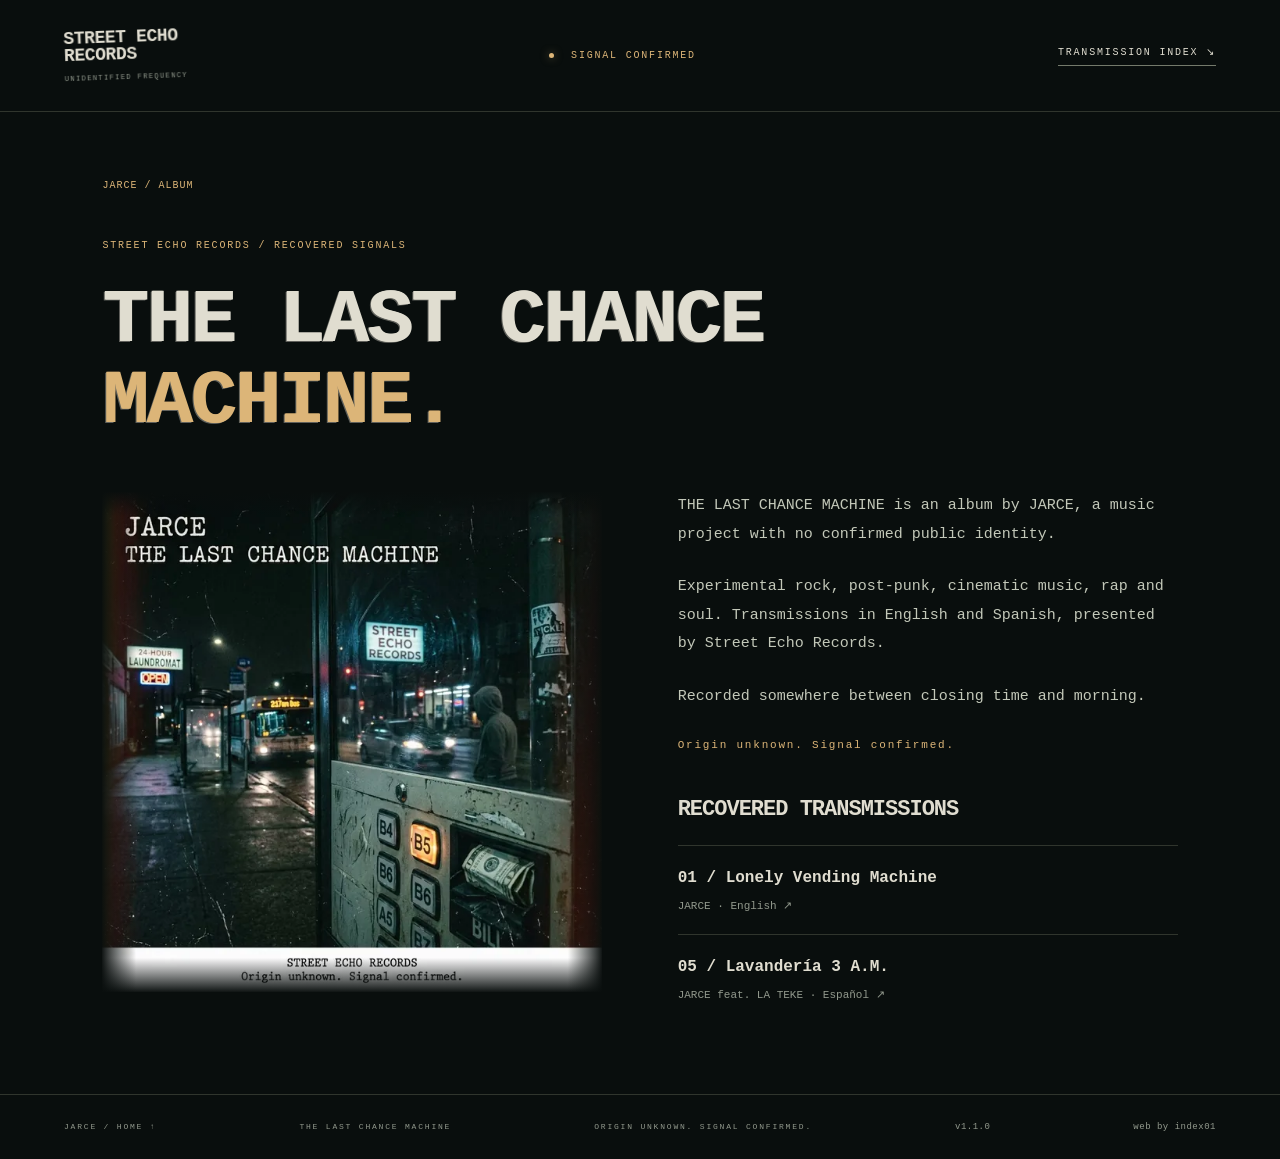
==== the-last-chance-machine/index.html @ 3d9962e9 "Performance: preload hero, WebP images with srcset - Preload the LCP hero scene (CSS background) wit" ====
<!doctype html><html lang="en"><head><meta charset="utf-8"><meta name="viewport" content="width=device-width, initial-scale=1"><meta name="theme-color" content="#090e0d"><title>THE LAST CHANCE MACHINE — JARCE | Official Album</title><meta name="description" content="THE LAST CHANCE MACHINE by JARCE. Explore the album, listen to Lonely Vending Machine and Lavandería 3 A.M. feat. LA TEKE, and read the official lyrics."><link rel="canonical" href="https://jarce.online/the-last-chance-machine/"><meta property="og:type" content="website"><meta property="og:title" content="THE LAST CHANCE MACHINE — JARCE | Official Album"><meta property="og:description" content="THE LAST CHANCE MACHINE by JARCE. Explore the album, listen to Lonely Vending Machine and Lavandería 3 A.M. feat. LA TEKE, and read the official lyrics."><meta property="og:url" content="https://jarce.online/the-last-chance-machine/"><meta property="og:image" content="https://jarce.online/assets/album-cover.jpg"><meta name="twitter:card" content="summary_large_image"><link rel="stylesheet" href="/style.css?v=1.1.0"><script src="/signal.js?v=1.1.0" defer></script><script type="application/ld+json">{"@context":"https://schema.org","@graph":[{"@type":"MusicGroup","@id":"https://jarce.online/#jarce","name":"JARCE","url":"https://jarce.online/","description":"Music project with no confirmed public identity."},{"@type":"MusicAlbum","@id":"https://jarce.online/the-last-chance-machine/#album","name":"THE LAST CHANCE MACHINE","url":"https://jarce.online/the-last-chance-machine/","byArtist":{"@id":"https://jarce.online/#jarce"},"image":"https://jarce.online/assets/album-cover.jpg","track":[{"@type":"MusicRecording","@id":"https://jarce.online/transmissions/01-lonely-vending-machine/#recording","name":"Lonely Vending Machine","url":"https://jarce.online/transmissions/01-lonely-vending-machine/","inLanguage":"en","genre":["Experimental rock","Post-punk","Cinematic"],"byArtist":{"@id":"https://jarce.online/#jarce"},"inAlbum":{"@id":"https://jarce.online/the-last-chance-machine/#album"},"audio":{"@type":"AudioObject","contentUrl":"https://jarce.online/assets/music/01_lonely_vending_machine.mp3","encodingFormat":"audio/mpeg","name":"Lonely Vending Machine"},"image":"https://jarce.online/assets/01_lonely_vending_machine-v2.jpg"},{"@type":"MusicRecording","@id":"https://jarce.online/transmissions/05-lavanderia-3am/#recording","name":"Lavandería 3 A.M.","url":"https://jarce.online/transmissions/05-lavanderia-3am/","inLanguage":"es","genre":["Rap","Soul","Experimental"],"byArtist":{"@id":"https://jarce.online/#jarce"},"inAlbum":{"@id":"https://jarce.online/the-last-chance-machine/#album"},"contributor":{"@type":"Person","name":"LA TEKE"},"audio":{"@type":"AudioObject","contentUrl":"https://jarce.online/assets/music/05_lavanderia_3am.mp3","encodingFormat":"audio/mpeg","name":"Lavandería 3 A.M."},"image":"https://jarce.online/assets/05_lavanderia_3am-v2.jpg"}]}]}</script><link rel="manifest" href="/manifest.webmanifest"><link rel="apple-touch-icon" href="/assets/icons/icon-180.png"><meta name="apple-mobile-web-app-capable" content="yes"><meta name="mobile-web-app-capable" content="yes"><meta name="apple-mobile-web-app-title" content="JARCE"><meta name="apple-mobile-web-app-status-bar-style" content="black"><script src="/pwa.js?v=1.1.0" defer></script><link rel="icon" type="image/x-icon" href="/favicon.ico?v=b5"><link rel="icon" type="image/png" sizes="192x192" href="/assets/icons/icon-192.png"></head><body class="detail-page"><svg class="ink-filter" aria-hidden="true" xmlns="http://www.w3.org/2000/svg"><defs><filter id="worn-ink" x="-3%" y="-5%" width="106%" height="110%"><feTurbulence type="fractalNoise" baseFrequency=".55" numOctaves="3" seed="17" result="grain"/><feColorMatrix in="grain" type="luminanceToAlpha"/><feComponentTransfer><feFuncA type="discrete" tableValues="0 0 0 0 0 0 0 0 0 1"/></feComponentTransfer><feComposite in="SourceGraphic" operator="out"/></filter></defs></svg><a class="skip" href="#content">Skip to content</a><header><a class="label" href="/">STREET ECHO<br>RECORDS<span class="frequency">UNIDENTIFIED FREQUENCY</span></a><span class="status"><i></i> SIGNAL CONFIRMED</span><a class="archive-link" href="/#transmissions">TRANSMISSION INDEX ↘</a></header><main id="content" class="archive"><nav class="page-path" aria-label="Breadcrumb"><a href="/">JARCE</a> / ALBUM</nav><p class="eyebrow">STREET ECHO RECORDS / RECOVERED SIGNALS</p><h1 class="album-title">THE LAST CHANCE<br><em>MACHINE.</em></h1><div class="album-overview"><a class="poster-link" href="/assets/album-cover.jpg"><img src="/assets/album-cover.webp" srcset="/assets/album-cover-640.webp 640w, /assets/album-cover.webp 1024w" sizes="(max-width: 700px) 88vw, 44vw" width="1024" height="1024" fetchpriority="high" alt="THE LAST CHANCE MACHINE by JARCE — original album cover" decoding="async"></a><div class="album-copy"><p>THE LAST CHANCE MACHINE is an album by JARCE, a music project with no confirmed public identity.</p><p>Experimental rock, post-punk, cinematic music, rap and soul. Transmissions in English and Spanish, presented by Street Echo Records.</p><p>Recorded somewhere between closing time and morning.</p><p class="eyebrow">Origin unknown. Signal confirmed.</p><h2 class="record-index-title">Recovered transmissions</h2><ol class="release-index"><li value="1"><a href="/transmissions/01-lonely-vending-machine/"><span>01 / Lonely Vending Machine</span><small>JARCE · English ↗</small></a></li><li value="5"><a href="/transmissions/05-lavanderia-3am/"><span>05 / Lavandería 3 A.M.</span><small>JARCE feat. LA TEKE · Español ↗</small></a></li></ol></div></div></main><footer><a href="/">JARCE / HOME ↑</a><a href="/the-last-chance-machine/">THE LAST CHANCE MACHINE</a><span>ORIGIN UNKNOWN. SIGNAL CONFIRMED.</span><span class="site-version" style="font-size:9px;letter-spacing:.5px;white-space:nowrap">v1.1.0</span><a class="web-credit" href="https://index01.net" style="font-size:9px;letter-spacing:.5px;white-space:nowrap">web by index01</a><button id="install-app" type="button" hidden style="font:inherit;color:var(--amber);background:transparent;border:1px solid var(--line);padding:8px;cursor:pointer">INSTALL JARCE ↓</button></footer></body></html>
---- style.css ----
@charset "UTF-8";
:root{color-scheme:dark;--bg:#0b0e0c;--text:#d8d9ce;--muted:#92998d;--amber:#d8b778;--line:#30352d}*{box-sizing:border-box}html{scroll-behavior:smooth;scroll-padding-top:25px}body{margin:0;background:var(--bg);color:var(--text);font-family:Arial,Helvetica,sans-serif}a{color:inherit;text-decoration:none}button,a{-webkit-tap-highlight-color:transparent}a:focus-visible,button:focus-visible{outline:2px solid var(--amber);outline-offset:7px}.skip{position:absolute;left:20px;top:-80px;z-index:10;background:var(--bg);padding:15px}.skip:focus{top:15px}header{height:112px;display:flex;align-items:center;justify-content:space-between;padding:0 5%;border-bottom:1px solid var(--line);position:relative;z-index:2}.label{font-size:15px;font-weight:700;letter-spacing:3px;line-height:1.2}.frequency{display:block;font:8px monospace;letter-spacing:2px;margin-top:9px;color:var(--muted)}.status,.archive-link,.eyebrow,.camera-tag,.hero-bottom,.section-top,.track small,.archive-note,.residue button,#response,footer{font-family:monospace;font-size:10px;letter-spacing:1.8px}.status{color:var(--amber)}.status i{display:inline-block;width:5px;height:5px;background:var(--amber);border-radius:50%;margin-right:9px;box-shadow:0 0 9px #d8b77880}.archive-link{border-bottom:1px solid #747a6b;padding-bottom:7px}.hero{height:730px;min-height:650px;position:relative;overflow:hidden;border-bottom:1px solid var(--line)}.scene{position:absolute;inset:0;background:radial-gradient(ellipse at 70% 45%,#393b2a55,transparent 60%),#111713;overflow:hidden}.wall{position:absolute;inset:0;background:repeating-linear-gradient(0deg,transparent 0 88px,#66705a14 89px 90px),repeating-linear-gradient(90deg,transparent 0 180px,#66705a0c 181px 182px);transform:perspective(1000px) rotateY(-8deg);opacity:.7}.scene:after{content:"";position:absolute;inset:0;background:linear-gradient(90deg,#090d0bef 0%,#090d0b80 42%,transparent 70%),linear-gradient(0deg,#090d0b 0%,transparent 30%,#090d0b44);pointer-events:none}.conduit{position:absolute;left:90%;top:0;width:4px;height:80%;background:#2a3027;box-shadow:4px 0 3px #050705}.machine{position:absolute;width:235px;height:460px;right:17%;top:100px;background:linear-gradient(100deg,#3e4231,#222a20 12%,#1b211b 94%,#0b100d 95%);border:2px solid #454936;border-radius:5px;box-shadow:20px 25px 35px #0009,-10px 5px 55px #b9b3650b;transform:perspective(1100px) rotateY(-9deg) rotateZ(-.5deg)}.machine-sign{margin:12px 12px 0;padding:13px 0;text-align:center;background:#bdb778;color:#313728;font:bold 17px monospace;letter-spacing:2px;box-shadow:0 0 22px #c5c78225,inset 0 0 15px #3b422b}.glass{position:absolute;left:13px;top:76px;width:153px;height:278px;background:linear-gradient(100deg,#6b784429,#17251c 30%,#0b160f);border:5px solid #111911;box-shadow:inset 0 0 22px #000,0 0 9px #a4b9741c;overflow:hidden}.shelves{position:absolute;inset:10px;background:repeating-linear-gradient(0deg,transparent 0 48px,#858f5570 49px,#151c12 53px,transparent 55px),repeating-linear-gradient(90deg,#6f734d44 0 16px,#111d14 17px 28px);opacity:.5}.reflection{height:100%;background:linear-gradient(110deg,transparent 20%,#d7d4a00b 21% 40%,transparent 41%)}.panel{position:absolute;right:13px;top:86px;width:39px;font:9px monospace;color:#c5c68b}.panel>span{display:block;background:#0c170d;padding:5px 1px}.keys{line-height:2.3;text-align:center;color:#9a9e78;margin-top:25px}.panel b{display:block;margin:19px 0;padding:8px 0;text-align:center;background:#cfbd75;color:#343c24;box-shadow:0 0 20px #cfbd7544}.slot{height:5px;background:#050b07}.tray{position:absolute;bottom:32px;left:20px;width:145px;height:40px;background:#060d08;border:4px solid #303b2a}.floor{position:absolute;top:78%;height:40%;width:100%;background:linear-gradient(#141c14,#0a0e0b);transform:skewY(-4deg)}.light-spill{position:absolute;right:12%;top:77%;width:370px;height:90px;background:radial-gradient(ellipse,#a6a76b18,transparent 65%);transform:rotate(-12deg)}.camera-tag{position:absolute;right:5%;top:33px;color:#a5ad9466;line-height:1.9}.camera-tag span{color:#b8bba280}.hero-copy{position:absolute;left:8%;top:140px}.eyebrow{color:var(--amber);font-weight:400}h1{font-size:clamp(90px,13vw,180px);letter-spacing:-10px;font-weight:400;margin:32px 0 18px;line-height:.85}.origin{font-size:17px;line-height:1.8;color:#b6baaa;font-weight:300}.hero-bottom{position:absolute;bottom:40px;left:5%;right:5%;display:flex;justify-content:space-between;line-height:2;color:#c2c5b6}.hero-bottom small{font:9px monospace;letter-spacing:1.7px;color:var(--muted)}.hero-bottom a{align-self:end}.hero-bottom a span{padding-left:20px;color:var(--amber)}.archive{padding:65px 8% 70px}.section-top{display:flex;align-items:center;justify-content:space-between;color:var(--muted)}.archive-heading{display:flex;align-items:center;justify-content:space-between;margin:45px 0 60px}h2{font-size:clamp(38px,5vw,65px);font-weight:400;letter-spacing:-2px;line-height:1.06;margin:0}h2 em{font-family:Georgia,serif;color:var(--amber);font-weight:400}.archive-heading>p{font-size:13px;line-height:1.9;color:#a6ad9e}.archive-heading>p span{display:block;margin-top:14px;color:#d0d1c4}.logs{border-top:1px solid var(--line)}.track{font-size:17px;letter-spacing:1.5px}.track small{display:block;color:var(--muted);font-size:8px;margin-top:10px}.archive-note{font-size:8px;margin-top:25px;color:var(--muted)}.archive-note span{padding:0 10px}.residue{text-align:center;padding:70px 20px 90px;border-top:1px solid var(--line);background:radial-gradient(ellipse at 50% 100%,#292e191f,transparent 70%)}.residue>.eyebrow{font-size:8px;color:var(--muted)}.residue>p:not(#response){font-family:Georgia,serif;font-size:38px;line-height:1.3;color:#b6bcaa}.residue button{width:48px;height:48px;background:#171e14;color:var(--amber);border:1px solid #6e7042;cursor:pointer;box-shadow:0 0 25px #d8b7780a;transition:box-shadow .4s}.residue button:hover,.residue button.active{box-shadow:0 0 30px #d8b77833}#response{font-size:8px;color:var(--muted);margin-top:25px;min-height:12px}footer{padding:27px 5%;border-top:1px solid var(--line);display:flex;justify-content:space-between;gap:20px;font-size:8px;color:var(--muted)}@media(max-width:700px){header{height:90px}.label{font-size:12px}.status{font-size:8px}.archive-link{display:none}.frequency{font-size:6px}.hero{height:710px;min-height:0}.hero-copy{left:7%;top:100px}h1{font-size:110px;letter-spacing:-7px}.origin{font-size:14px}.machine{right:7%;top:235px;transform:scale(.7);transform-origin:right top}.scene:after{background:linear-gradient(90deg,#090d0b99,transparent),linear-gradient(0deg,#090d0b,transparent 50%)}.camera-tag{font-size:8px}.hero-bottom{bottom:30px;display:block}.hero-bottom a{display:block;margin-top:25px;font-size:8px}.archive{padding:40px 6%}.section-top>span{display:none}.archive-heading{display:block;margin:25px 0 35px}.archive-heading>p{margin-top:25px;font-size:12px}.track{font-size:12px;letter-spacing:.8px}.track small{font-size:7px;letter-spacing:.8px;line-height:1.6}.residue>p:not(#response){font-size:30px}footer{flex-wrap:wrap;font-size:7px}footer>span:nth-child(2){display:none}}@media(prefers-reduced-motion:reduce){html{scroll-behavior:auto}*{transition:none!important}}

/* Worn print: typewriter ink, pasted labels and the original sleeve. */
:root{--text:#e0ddd0;--amber:#dcb578;--bg:#090e0d}
.ink-filter{position:absolute;width:0;height:0;overflow:hidden;pointer-events:none}
.scene{background:#081210 url('assets/jarce-night-signal.webp') 62% center / cover no-repeat}
.scene .wall,.scene .conduit,.scene .machine,.scene .floor,.scene .light-spill{display:none}
.scene:after{background:linear-gradient(90deg,#050b0de8 0%,#050b0d95 38%,#050b0d12 72%),linear-gradient(0deg,#090e0d 0%,transparent 30%,#090e0d33)}
.hero-copy{top:165px}
h1,h2,.track,.label{font-family:'Courier New',Courier,monospace;font-weight:700;filter:url('#worn-ink')}
h1{font-size:clamp(90px,12vw,165px);letter-spacing:-9px;transform:rotate(-2deg);text-shadow:1px 0 currentColor,-1px 1px #e0ddd066}
h2{font-size:clamp(34px,4.7vw,60px);letter-spacing:-3px;line-height:1.04;transform:rotate(-.8deg);text-transform:uppercase}
h2 em{font-family:inherit;font-style:normal;color:var(--amber)}
.label{letter-spacing:-.4px;line-height:.95;font-size:18px;transform:rotate(-2deg)}
.frequency{filter:none;letter-spacing:1.4px;font-weight:400;line-height:1.5;font-size:7px}
.track{font-size:18px;letter-spacing:-.5px}.track small{font-weight:400;letter-spacing:1.3px}
.origin{font-family:'Courier New',Courier,monospace;font-size:16px}
.residue>p:not(#response){font-family:'Courier New',Courier,monospace;font-weight:700;letter-spacing:-1.5px;filter:url('#worn-ink');transform:rotate(-1deg)}
.residue button{font-weight:bold;border-radius:2px;transform:rotate(2deg);background:#c4ad72;color:#16201b;box-shadow:0 0 20px #d8b77822}
@media(max-width:700px){.scene{background-size:auto 100%;background-position:70% center}.scene:after{background:linear-gradient(90deg,#050b0dc9,#050b0d22),linear-gradient(0deg,#090e0d,transparent 45%)}.hero-copy{top:145px}h1{font-size:110px;letter-spacing:-8px}.track{font-size:13px}.label{font-size:15px}.origin{font-size:14px}h2{letter-spacing:-2px}}

/* Two recovered posters; original artwork remains uncropped. */
.poster-logs{display:flex;flex-direction:column;gap:0}
.transmission{min-width:0;border-top:1px solid var(--line);padding-top:18px}
.transmission:nth-child(2){margin-top:0}
.transmission-meta{display:flex;justify-content:space-between;gap:15px;font:9px monospace;letter-spacing:1.5px;color:var(--muted);margin-bottom:18px}
.transmission-meta span:last-child{color:var(--amber)}
.poster-link{display:block;transition:transform .3s ease}
.poster-link:hover{transform:translateY(-3px)}
.poster-link img{display:block;width:100%;height:auto;background:#101512}
@media(max-width:700px){.poster-logs{gap:0}.transmission:nth-child(2){margin-top:0}.transmission-meta{font-size:8px}}

/* Street receiver: stamped metal, amber indicators, tactile transport. */
.signal-player{margin:0 0 30px;padding:18px;background:repeating-linear-gradient(172deg,transparent 0 30px,#e2d5b006 31px 32px),linear-gradient(130deg,#242a22,#101713);border:1px solid #565c49;box-shadow:inset 0 0 0 3px #0a100d,3px 4px 0 #0006}
.deck-label{display:flex;justify-content:space-between;gap:12px;font:9px 'Courier New',monospace;letter-spacing:1.5px;color:var(--amber);margin-bottom:16px}
.signal-player audio{width:100%}.signal-player.enhanced audio{display:none}
.transport{display:grid;grid-template-columns:64px minmax(0,1fr);gap:16px;align-items:center}
.transport button{min-width:56px;min-height:56px;border:1px solid #a99564;background:#c6af77;color:#101b16;box-shadow:inset 0 0 0 3px #b39c67,2px 3px 0 #0008;cursor:pointer;font:bold 19px monospace}
.transport button:active{transform:translateY(2px);box-shadow:inset 0 0 0 3px #b39c67}
.deck-readout{display:flex;justify-content:space-between;gap:8px;font:10px monospace;color:#cbd1bd;font-variant-numeric:tabular-nums}
.deck-state{color:var(--amber);font-size:9px;letter-spacing:1px}.deck-clock{white-space:nowrap}
.deck-seek{width:100%;margin:10px 0 0;min-height:28px;accent-color:var(--amber);cursor:pointer}
.deck-seek:disabled{opacity:.4;cursor:default}.deck-seek:focus-visible{outline:2px solid var(--amber);outline-offset:3px}
.deck-message{font:11px/1.6 monospace;color:#e7c9a0;margin:10px 0 0}.deck-message:empty{display:none}
.signal-player.is-playing{border-color:#b49b64}
@media(max-width:400px){.signal-player{padding:14px}.transport{grid-template-columns:50px minmax(0,1fr);gap:10px}.transport button{min-width:48px;min-height:48px}.deck-readout{font-size:9px}.deck-state{font-size:8px}}

/* Each transmission occupies its own chapter below the album introduction. */
.poster-logs{display:flex;flex-direction:column;gap:0}.poster-logs>.transmission{width:100%;flex:none}
.transmission,.transmission:nth-child(2){margin-top:0;padding-top:30px;padding-bottom:75px}
.transmission+.transmission{padding-top:55px}
.song-heading{margin:30px 0 35px}
.song-heading .track{font-size:clamp(25px,3.2vw,44px);line-height:1.12;letter-spacing:-1.5px;margin:0 0 16px;max-width:850px}
.song-heading>p{font:12px/1.8 'Courier New',monospace;color:var(--muted);margin:0}
.song-layout{display:grid;grid-template-columns:minmax(0,1fr) minmax(0,1fr);gap:7%;align-items:start}
.song-art{min-width:0}
.song-art .signal-player{margin-top:22px}
.song-text{min-width:0}
.lyrics>.eyebrow,.song-fragment>.eyebrow:first-child{margin:0 0 30px}
.stanza{margin:0 0 35px}
.stanza h4{font:10px 'Courier New',monospace;letter-spacing:1.5px;color:var(--amber);font-weight:400;margin:0 0 13px}
.stanza p,.song-fragment>p:not(.eyebrow){font:15px/1.9 'Courier New',monospace;color:#c3c8b9;margin:0;overflow-wrap:anywhere}
.song-fragment>p:not(.eyebrow){margin-bottom:30px}
@media(max-width:700px){.song-layout{grid-template-columns:1fr;gap:30px}.song-heading{margin:25px 0}.song-heading .track{font-size:29px}.song-heading>p{font-size:11px}.transmission,.transmission:nth-child(2){padding-bottom:40px}.transmission+.transmission{padding-top:40px}.stanza p{font-size:14px}.song-text{padding-top:8px}}

/* Feather the artwork perimeter into the page without blurring its lettering. */
.poster-link{position:relative;isolation:isolate;background:var(--bg)}
.poster-link::after{content:"";position:absolute;inset:-1px;pointer-events:none;background:linear-gradient(to right,var(--bg) 0%,transparent 7%,transparent 93%,var(--bg) 100%),linear-gradient(to bottom,var(--bg) 0%,transparent 5%,transparent 93%,var(--bg) 100%);border-radius:inherit}
.poster-link img{background:transparent}
.poster-link:hover{transform:none}
@media(max-width:700px){.poster-link::after{background:linear-gradient(to right,var(--bg),transparent 5%,transparent 95%,var(--bg)),linear-gradient(to bottom,var(--bg),transparent 4%,transparent 95%,var(--bg))}}

/* Permanent release pages share the street archive typography. */
.page-path,.record-link{font:10px/1.8 'Courier New',monospace;letter-spacing:1px;color:var(--amber)}
.page-path{margin:0 0 45px}.page-path a:hover,.record-link:hover{text-decoration:underline}
.record-link{display:inline-block;margin:12px 0 0;padding:12px 0;border-bottom:1px solid var(--line)}
.song-heading h1.track{margin:0 0 16px;transform:none;text-shadow:none}
.album-title{font:700 clamp(32px,6vw,80px)/1.05 'Courier New',monospace;letter-spacing:-2px;transform:none;filter:url('#worn-ink');margin:30px 0 50px}
.album-title em{font-style:normal;color:var(--amber)}
.album-overview{display:grid;grid-template-columns:minmax(0,1fr) minmax(0,1fr);gap:7%;align-items:start}
.album-copy>p{font:15px/1.9 'Courier New',monospace;color:#c3c8b9;margin:0 0 24px}
.album-copy>.eyebrow{color:var(--amber);font-size:11px}
.record-index-title{font:700 22px/1.3 'Courier New',monospace;letter-spacing:-1px;transform:none;margin:40px 0 20px}
.release-index{list-style:none;margin:0;padding:0}
.release-index li{border-top:1px solid var(--line)}
.release-index a{display:block;padding:20px 0;font:700 16px/1.5 'Courier New',monospace}
.release-index small{display:block;font-size:11px;font-weight:400;color:var(--muted);margin-top:8px}
@media(max-width:700px){.album-overview{grid-template-columns:1fr;gap:35px}.page-path{font-size:9px}.album-title{font-size:34px;letter-spacing:-1.5px}.song-heading h1.track{font-size:29px;letter-spacing:-1.5px}}

/* A failing fluorescent sign: two brief voltage dips, then a long steady hold. */
.hero #identity{
  animation:jarce-fluorescent 8.7s steps(1,end) infinite;
  transform-origin:48% 55%;
}
@keyframes jarce-fluorescent{
  0%,7%,100%{opacity:1;transform:rotate(-2deg) translate(0,0);text-shadow:1px 0 currentColor,-1px 1px #e0ddd066,0 0 10px #d5e8bd22}
  1%{opacity:.42;transform:rotate(-2deg) translate(-2px,1px) skewX(-1deg);text-shadow:-2px 0 #86b8ae77,2px 0 #d6b67966}
  1.5%{opacity:1;transform:rotate(-2deg) translate(2px,-1px);text-shadow:1px 0 currentColor,0 0 14px #d5e8bd44}
  1.9%{transform:rotate(-2deg) translate(-1px,0)}
  2.3%{transform:rotate(-2deg) translate(0,0)}
  6%{opacity:.55;transform:rotate(-2deg) translate(1px,1px) skewX(1deg);text-shadow:2px 0 #86b8ae66,-2px 0 #d6b67955}
  6.5%{opacity:1;transform:rotate(-2deg) translate(-2px,-1px);text-shadow:1px 0 currentColor,0 0 12px #d5e8bd33}
  6.8%{transform:rotate(-2deg) translate(1px,0)}}
@media(prefers-reduced-motion:reduce){
  .hero #identity{animation:none;opacity:1;transform:rotate(-2deg)}}

/* B5 is an unlit physical key until the visitor supplies the signal. */
.residue #b5{background:linear-gradient(145deg,#303128,#171e17);color:#ada88c;border:2px solid #6e7059;box-shadow:inset 0 1px 2px #d8d4ad22,0 3px 0 #020503;transition:background .18s,color .18s,box-shadow .18s,border-color .18s}
.residue #b5.active{background:radial-gradient(ellipse at 50% 40%,#ffe7a1,#f5b943 65%,#d68326);color:#30200b;border-color:#ffd986;box-shadow:inset 0 0 10px #fff0b8,0 0 16px #f7b33b99,0 0 42px #ef9e3255,0 3px 0 #4a3012}
@media(prefers-reduced-motion:reduce){.residue #b5{transition:none}}/* Home: poster and player only; full lyrics live on each song page. */
.song-layout--solo{grid-template-columns:minmax(0,560px);justify-content:center}.song-layout--solo+.record-link{display:table;margin:18px auto 0}
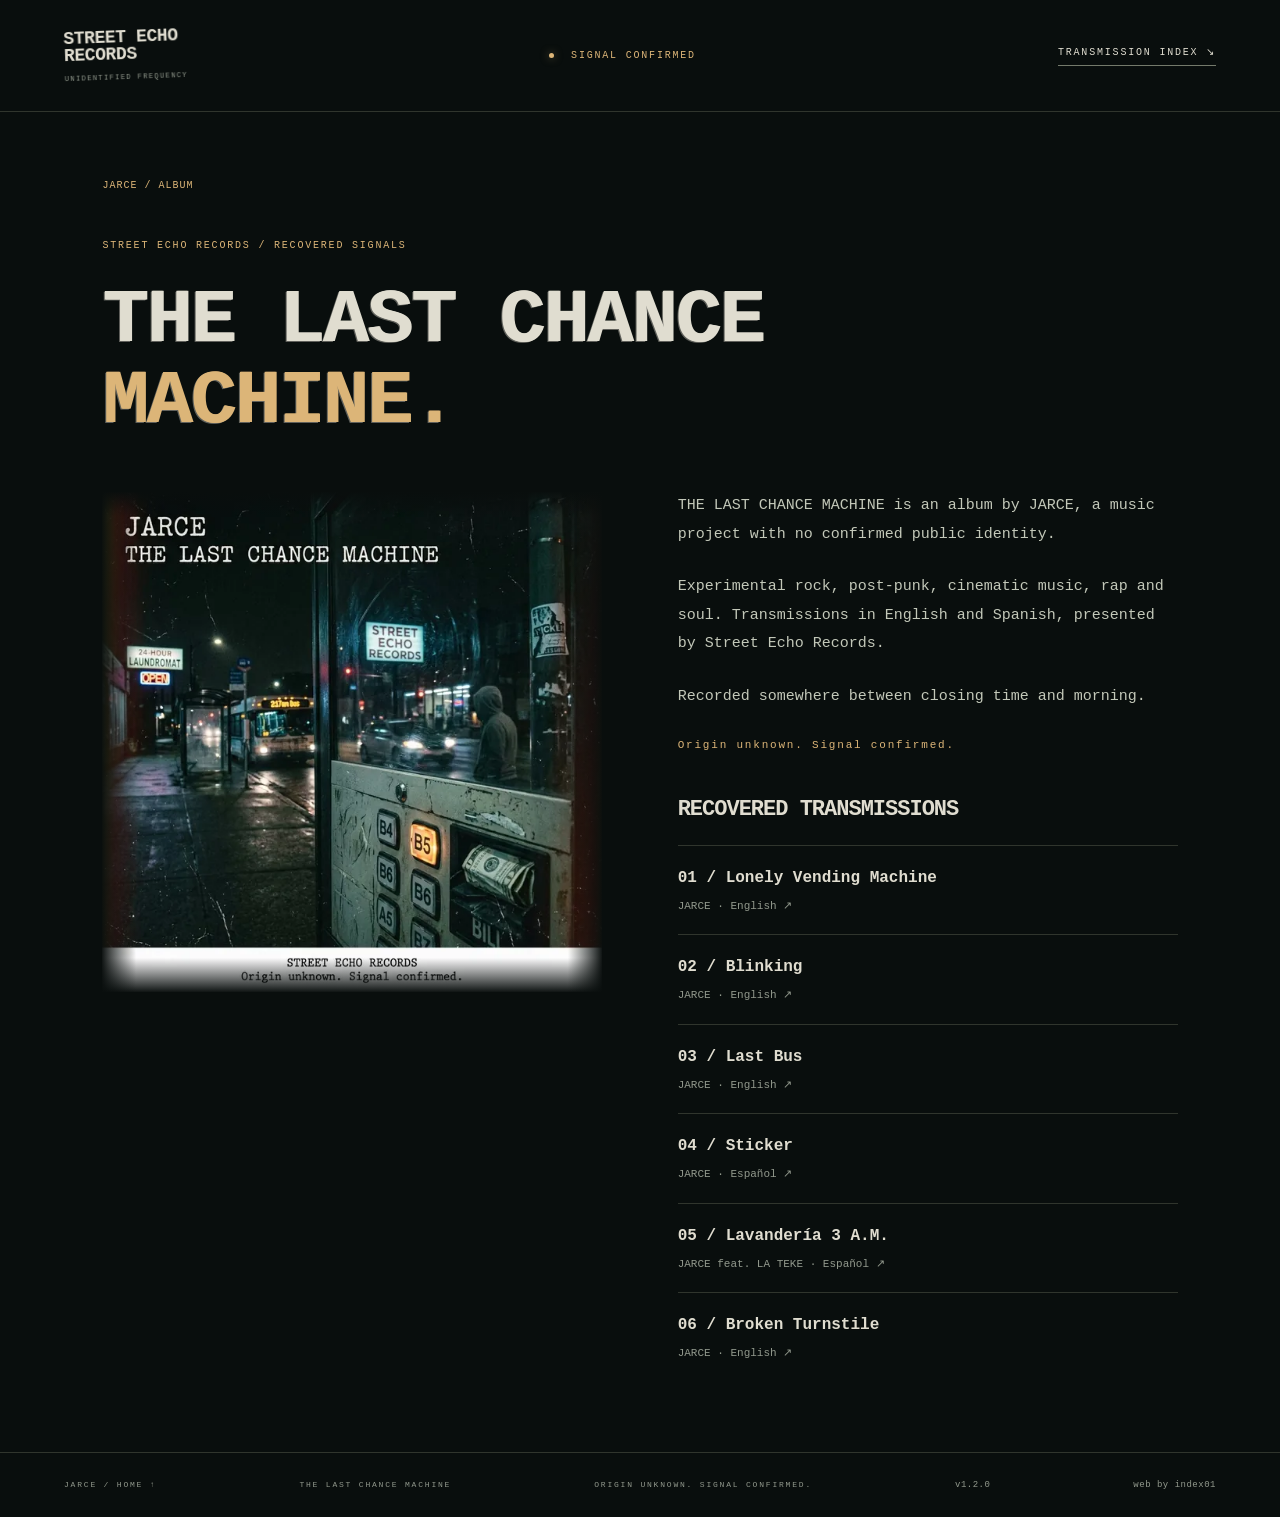
==== commit 1de6418d: "Complete album with tracks 02, 03, 04 and 06" ====
--- a/the-last-chance-machine/index.html
+++ b/the-last-chance-machine/index.html
@@ -1 +1 @@
-<!doctype html><html lang="en"><head><meta charset="utf-8"><meta name="viewport" content="width=device-width, initial-scale=1"><meta name="theme-color" content="#090e0d"><title>THE LAST CHANCE MACHINE — JARCE | Official Album</title><meta name="description" content="THE LAST CHANCE MACHINE by JARCE. Explore the album, listen to Lonely Vending Machine and Lavandería 3 A.M. feat. LA TEKE, and read the official lyrics."><link rel="canonical" href="https://jarce.online/the-last-chance-machine/"><meta property="og:type" content="website"><meta property="og:title" content="THE LAST CHANCE MACHINE — JARCE | Official Album"><meta property="og:description" content="THE LAST CHANCE MACHINE by JARCE. Explore the album, listen to Lonely Vending Machine and Lavandería 3 A.M. feat. LA TEKE, and read the official lyrics."><meta property="og:url" content="https://jarce.online/the-last-chance-machine/"><meta property="og:image" content="https://jarce.online/assets/album-cover.jpg"><meta name="twitter:card" content="summary_large_image"><link rel="stylesheet" href="/style.css?v=1.1.0"><script src="/signal.js?v=1.1.0" defer></script><script type="application/ld+json">{"@context":"https://schema.org","@graph":[{"@type":"MusicGroup","@id":"https://jarce.online/#jarce","name":"JARCE","url":"https://jarce.online/","description":"Music project with no confirmed public identity."},{"@type":"MusicAlbum","@id":"https://jarce.online/the-last-chance-machine/#album","name":"THE LAST CHANCE MACHINE","url":"https://jarce.online/the-last-chance-machine/","byArtist":{"@id":"https://jarce.online/#jarce"},"image":"https://jarce.online/assets/album-cover.jpg","track":[{"@type":"MusicRecording","@id":"https://jarce.online/transmissions/01-lonely-vending-machine/#recording","name":"Lonely Vending Machine","url":"https://jarce.online/transmissions/01-lonely-vending-machine/","inLanguage":"en","genre":["Experimental rock","Post-punk","Cinematic"],"byArtist":{"@id":"https://jarce.online/#jarce"},"inAlbum":{"@id":"https://jarce.online/the-last-chance-machine/#album"},"audio":{"@type":"AudioObject","contentUrl":"https://jarce.online/assets/music/01_lonely_vending_machine.mp3","encodingFormat":"audio/mpeg","name":"Lonely Vending Machine"},"image":"https://jarce.online/assets/01_lonely_vending_machine-v2.jpg"},{"@type":"MusicRecording","@id":"https://jarce.online/transmissions/05-lavanderia-3am/#recording","name":"Lavandería 3 A.M.","url":"https://jarce.online/transmissions/05-lavanderia-3am/","inLanguage":"es","genre":["Rap","Soul","Experimental"],"byArtist":{"@id":"https://jarce.online/#jarce"},"inAlbum":{"@id":"https://jarce.online/the-last-chance-machine/#album"},"contributor":{"@type":"Person","name":"LA TEKE"},"audio":{"@type":"AudioObject","contentUrl":"https://jarce.online/assets/music/05_lavanderia_3am.mp3","encodingFormat":"audio/mpeg","name":"Lavandería 3 A.M."},"image":"https://jarce.online/assets/05_lavanderia_3am-v2.jpg"}]}]}</script><link rel="manifest" href="/manifest.webmanifest"><link rel="apple-touch-icon" href="/assets/icons/icon-180.png"><meta name="apple-mobile-web-app-capable" content="yes"><meta name="mobile-web-app-capable" content="yes"><meta name="apple-mobile-web-app-title" content="JARCE"><meta name="apple-mobile-web-app-status-bar-style" content="black"><script src="/pwa.js?v=1.1.0" defer></script><link rel="icon" type="image/x-icon" href="/favicon.ico?v=b5"><link rel="icon" type="image/png" sizes="192x192" href="/assets/icons/icon-192.png"></head><body class="detail-page"><svg class="ink-filter" aria-hidden="true" xmlns="http://www.w3.org/2000/svg"><defs><filter id="worn-ink" x="-3%" y="-5%" width="106%" height="110%"><feTurbulence type="fractalNoise" baseFrequency=".55" numOctaves="3" seed="17" result="grain"/><feColorMatrix in="grain" type="luminanceToAlpha"/><feComponentTransfer><feFuncA type="discrete" tableValues="0 0 0 0 0 0 0 0 0 1"/></feComponentTransfer><feComposite in="SourceGraphic" operator="out"/></filter></defs></svg><a class="skip" href="#content">Skip to content</a><header><a class="label" href="/">STREET ECHO<br>RECORDS<span class="frequency">UNIDENTIFIED FREQUENCY</span></a><span class="status"><i></i> SIGNAL CONFIRMED</span><a class="archive-link" href="/#transmissions">TRANSMISSION INDEX ↘</a></header><main id="content" class="archive"><nav class="page-path" aria-label="Breadcrumb"><a href="/">JARCE</a> / ALBUM</nav><p class="eyebrow">STREET ECHO RECORDS / RECOVERED SIGNALS</p><h1 class="album-title">THE LAST CHANCE<br><em>MACHINE.</em></h1><div class="album-overview"><a class="poster-link" href="/assets/album-cover.jpg"><img src="/assets/album-cover.webp" srcset="/assets/album-cover-640.webp 640w, /assets/album-cover.webp 1024w" sizes="(max-width: 700px) 88vw, 44vw" width="1024" height="1024" fetchpriority="high" alt="THE LAST CHANCE MACHINE by JARCE — original album cover" decoding="async"></a><div class="album-copy"><p>THE LAST CHANCE MACHINE is an album by JARCE, a music project with no confirmed public identity.</p><p>Experimental rock, post-punk, cinematic music, rap and soul. Transmissions in English and Spanish, presented by Street Echo Records.</p><p>Recorded somewhere between closing time and morning.</p><p class="eyebrow">Origin unknown. Signal confirmed.</p><h2 class="record-index-title">Recovered transmissions</h2><ol class="release-index"><li value="1"><a href="/transmissions/01-lonely-vending-machine/"><span>01 / Lonely Vending Machine</span><small>JARCE · English ↗</small></a></li><li value="5"><a href="/transmissions/05-lavanderia-3am/"><span>05 / Lavandería 3 A.M.</span><small>JARCE feat. LA TEKE · Español ↗</small></a></li></ol></div></div></main><footer><a href="/">JARCE / HOME ↑</a><a href="/the-last-chance-machine/">THE LAST CHANCE MACHINE</a><span>ORIGIN UNKNOWN. SIGNAL CONFIRMED.</span><span class="site-version" style="font-size:9px;letter-spacing:.5px;white-space:nowrap">v1.1.0</span><a class="web-credit" href="https://index01.net" style="font-size:9px;letter-spacing:.5px;white-space:nowrap">web by index01</a><button id="install-app" type="button" hidden style="font:inherit;color:var(--amber);background:transparent;border:1px solid var(--line);padding:8px;cursor:pointer">INSTALL JARCE ↓</button></footer></body></html>+<!doctype html><html lang="en"><head><meta charset="utf-8"><meta name="viewport" content="width=device-width, initial-scale=1"><meta name="theme-color" content="#090e0d"><title>THE LAST CHANCE MACHINE — JARCE | Official Album</title><meta name="description" content="THE LAST CHANCE MACHINE by JARCE. Listen to all six tracks in order, explore the artwork and read the official lyrics. Featuring LA TEKE on Lavandería 3 A.M."><link rel="canonical" href="https://jarce.online/the-last-chance-machine/"><meta property="og:type" content="website"><meta property="og:title" content="THE LAST CHANCE MACHINE — JARCE | Official Album"><meta property="og:description" content="THE LAST CHANCE MACHINE by JARCE. Listen to all six tracks in order, explore the artwork and read the official lyrics. Featuring LA TEKE on Lavandería 3 A.M."><meta property="og:url" content="https://jarce.online/the-last-chance-machine/"><meta property="og:image" content="https://jarce.online/assets/album-cover.jpg"><meta name="twitter:card" content="summary_large_image"><link rel="stylesheet" href="/style.css?v=1.2.0"><script src="/signal.js?v=1.2.0" defer></script><script type="application/ld+json">{"@context": "https://schema.org", "@graph": [{"@type": "MusicGroup", "@id": "https://jarce.online/#jarce", "name": "JARCE", "url": "https://jarce.online/", "description": "Music project with no confirmed public identity."}, {"@type": "MusicAlbum", "@id": "https://jarce.online/the-last-chance-machine/#album", "name": "THE LAST CHANCE MACHINE", "url": "https://jarce.online/the-last-chance-machine/", "byArtist": {"@id": "https://jarce.online/#jarce"}, "image": "https://jarce.online/assets/album-cover.jpg", "track": [{"@type": "MusicRecording", "@id": "https://jarce.online/transmissions/01-lonely-vending-machine/#recording", "name": "Lonely Vending Machine", "url": "https://jarce.online/transmissions/01-lonely-vending-machine/", "inLanguage": "en", "genre": ["Experimental rock", "Post-punk", "Cinematic"], "byArtist": {"@id": "https://jarce.online/#jarce"}, "inAlbum": {"@id": "https://jarce.online/the-last-chance-machine/#album"}, "audio": {"@type": "AudioObject", "contentUrl": "https://jarce.online/assets/music/01_lonely_vending_machine.mp3", "encodingFormat": "audio/mpeg", "name": "Lonely Vending Machine"}, "image": "https://jarce.online/assets/01_lonely_vending_machine-v2.jpg"}, {"@type": "MusicRecording", "@id": "https://jarce.online/transmissions/02-blinking/#recording", "name": "Blinking", "url": "https://jarce.online/transmissions/02-blinking/", "inLanguage": "en", "genre": ["Post-punk", "Experimental", "Rap"], "byArtist": {"@id": "https://jarce.online/#jarce"}, "inAlbum": {"@id": "https://jarce.online/the-last-chance-machine/#album"}, "audio": {"@type": "AudioObject", "contentUrl": "https://jarce.online/assets/music/02_blinking.mp3", "encodingFormat": "audio/mpeg", "name": "Blinking"}, "image": "https://jarce.online/assets/02_blinking.jpg"}, {"@type": "MusicRecording", "@id": "https://jarce.online/transmissions/03-last-bus/#recording", "name": "Last Bus", "url": "https://jarce.online/transmissions/03-last-bus/", "inLanguage": "en", "genre": ["Experimental", "Cinematic"], "byArtist": {"@id": "https://jarce.online/#jarce"}, "inAlbum": {"@id": "https://jarce.online/the-last-chance-machine/#album"}, "audio": {"@type": "AudioObject", "contentUrl": "https://jarce.online/assets/music/03_last_bus.mp3", "encodingFormat": "audio/mpeg", "name": "Last Bus"}, "image": "https://jarce.online/assets/03_last_bus.jpg"}, {"@type": "MusicRecording", "@id": "https://jarce.online/transmissions/04-sticker/#recording", "name": "Sticker", "url": "https://jarce.online/transmissions/04-sticker/", "inLanguage": "es", "genre": ["Urban", "Experimental", "Rap"], "byArtist": {"@id": "https://jarce.online/#jarce"}, "inAlbum": {"@id": "https://jarce.online/the-last-chance-machine/#album"}, "audio": {"@type": "AudioObject", "contentUrl": "https://jarce.online/assets/music/04_sticker.mp3", "encodingFormat": "audio/mpeg", "name": "Sticker"}, "image": "https://jarce.online/assets/04_sticker.jpg"}, {"@type": "MusicRecording", "@id": "https://jarce.online/transmissions/05-lavanderia-3am/#recording", "name": "Lavandería 3 A.M.", "url": "https://jarce.online/transmissions/05-lavanderia-3am/", "inLanguage": "es", "genre": ["Rap", "Soul", "Experimental"], "byArtist": {"@id": "https://jarce.online/#jarce"}, "inAlbum": {"@id": "https://jarce.online/the-last-chance-machine/#album"}, "contributor": {"@type": "Person", "name": "LA TEKE"}, "audio": {"@type": "AudioObject", "contentUrl": "https://jarce.online/assets/music/05_lavanderia_3am.mp3", "encodingFormat": "audio/mpeg", "name": "Lavandería 3 A.M."}, "image": "https://jarce.online/assets/05_lavanderia_3am-v2.jpg"}, {"@type": "MusicRecording", "@id": "https://jarce.online/transmissions/06-broken-turnstile/#recording", "name": "Broken Turnstile", "url": "https://jarce.online/transmissions/06-broken-turnstile/", "inLanguage": "en", "genre": ["Post-punk", "Experimental", "Rap"], "byArtist": {"@id": "https://jarce.online/#jarce"}, "inAlbum": {"@id": "https://jarce.online/the-last-chance-machine/#album"}, "audio": {"@type": "AudioObject", "contentUrl": "https://jarce.online/assets/music/06_broken_turnstile.mp3", "encodingFormat": "audio/mpeg", "name": "Broken Turnstile"}, "image": "https://jarce.online/assets/06_broken_turnstile.jpg"}], "numTracks": 6}]}</script><link rel="manifest" href="/manifest.webmanifest"><link rel="apple-touch-icon" href="/assets/icons/icon-180.png"><meta name="apple-mobile-web-app-capable" content="yes"><meta name="mobile-web-app-capable" content="yes"><meta name="apple-mobile-web-app-title" content="JARCE"><meta name="apple-mobile-web-app-status-bar-style" content="black"><script src="/pwa.js?v=1.2.0" defer></script><link rel="icon" type="image/x-icon" href="/favicon.ico?v=b5"><link rel="icon" type="image/png" sizes="192x192" href="/assets/icons/icon-192.png"></head><body class="detail-page"><svg class="ink-filter" aria-hidden="true" xmlns="http://www.w3.org/2000/svg"><defs><filter id="worn-ink" x="-3%" y="-5%" width="106%" height="110%"><feTurbulence type="fractalNoise" baseFrequency=".55" numOctaves="3" seed="17" result="grain"/><feColorMatrix in="grain" type="luminanceToAlpha"/><feComponentTransfer><feFuncA type="discrete" tableValues="0 0 0 0 0 0 0 0 0 1"/></feComponentTransfer><feComposite in="SourceGraphic" operator="out"/></filter></defs></svg><a class="skip" href="#content">Skip to content</a><header><a class="label" href="/">STREET ECHO<br>RECORDS<span class="frequency">UNIDENTIFIED FREQUENCY</span></a><span class="status"><i></i> SIGNAL CONFIRMED</span><a class="archive-link" href="/#transmissions">TRANSMISSION INDEX ↘</a></header><main id="content" class="archive"><nav class="page-path" aria-label="Breadcrumb"><a href="/">JARCE</a> / ALBUM</nav><p class="eyebrow">STREET ECHO RECORDS / RECOVERED SIGNALS</p><h1 class="album-title">THE LAST CHANCE<br><em>MACHINE.</em></h1><div class="album-overview"><a class="poster-link" href="/assets/album-cover.jpg"><img src="/assets/album-cover.webp" srcset="/assets/album-cover-640.webp 640w, /assets/album-cover.webp 1024w" sizes="(max-width: 700px) 88vw, 44vw" width="1024" height="1024" fetchpriority="high" alt="THE LAST CHANCE MACHINE by JARCE — original album cover" decoding="async"></a><div class="album-copy"><p>THE LAST CHANCE MACHINE is an album by JARCE, a music project with no confirmed public identity.</p><p>Experimental rock, post-punk, cinematic music, rap and soul. Transmissions in English and Spanish, presented by Street Echo Records.</p><p>Recorded somewhere between closing time and morning.</p><p class="eyebrow">Origin unknown. Signal confirmed.</p><h2 class="record-index-title">Recovered transmissions</h2><ol class="release-index"><li value="1"><a href="/transmissions/01-lonely-vending-machine/"><span>01 / Lonely Vending Machine</span><small>JARCE · English ↗</small></a></li><li value="2"><a href="/transmissions/02-blinking/"><span>02 / Blinking</span><small>JARCE · English ↗</small></a></li><li value="3"><a href="/transmissions/03-last-bus/"><span>03 / Last Bus</span><small>JARCE · English ↗</small></a></li><li value="4"><a href="/transmissions/04-sticker/"><span>04 / Sticker</span><small>JARCE · Español ↗</small></a></li><li value="5"><a href="/transmissions/05-lavanderia-3am/"><span>05 / Lavandería 3 A.M.</span><small>JARCE feat. LA TEKE · Español ↗</small></a></li><li value="6"><a href="/transmissions/06-broken-turnstile/"><span>06 / Broken Turnstile</span><small>JARCE · English ↗</small></a></li></ol></div></div></main><footer><a href="/">JARCE / HOME ↑</a><a href="/the-last-chance-machine/">THE LAST CHANCE MACHINE</a><span>ORIGIN UNKNOWN. SIGNAL CONFIRMED.</span><span class="site-version" style="font-size:9px;letter-spacing:.5px;white-space:nowrap">v1.2.0</span><a class="web-credit" href="https://index01.net" style="font-size:9px;letter-spacing:.5px;white-space:nowrap">web by index01</a><button id="install-app" type="button" hidden style="font:inherit;color:var(--amber);background:transparent;border:1px solid var(--line);padding:8px;cursor:pointer">INSTALL JARCE ↓</button></footer></body></html>
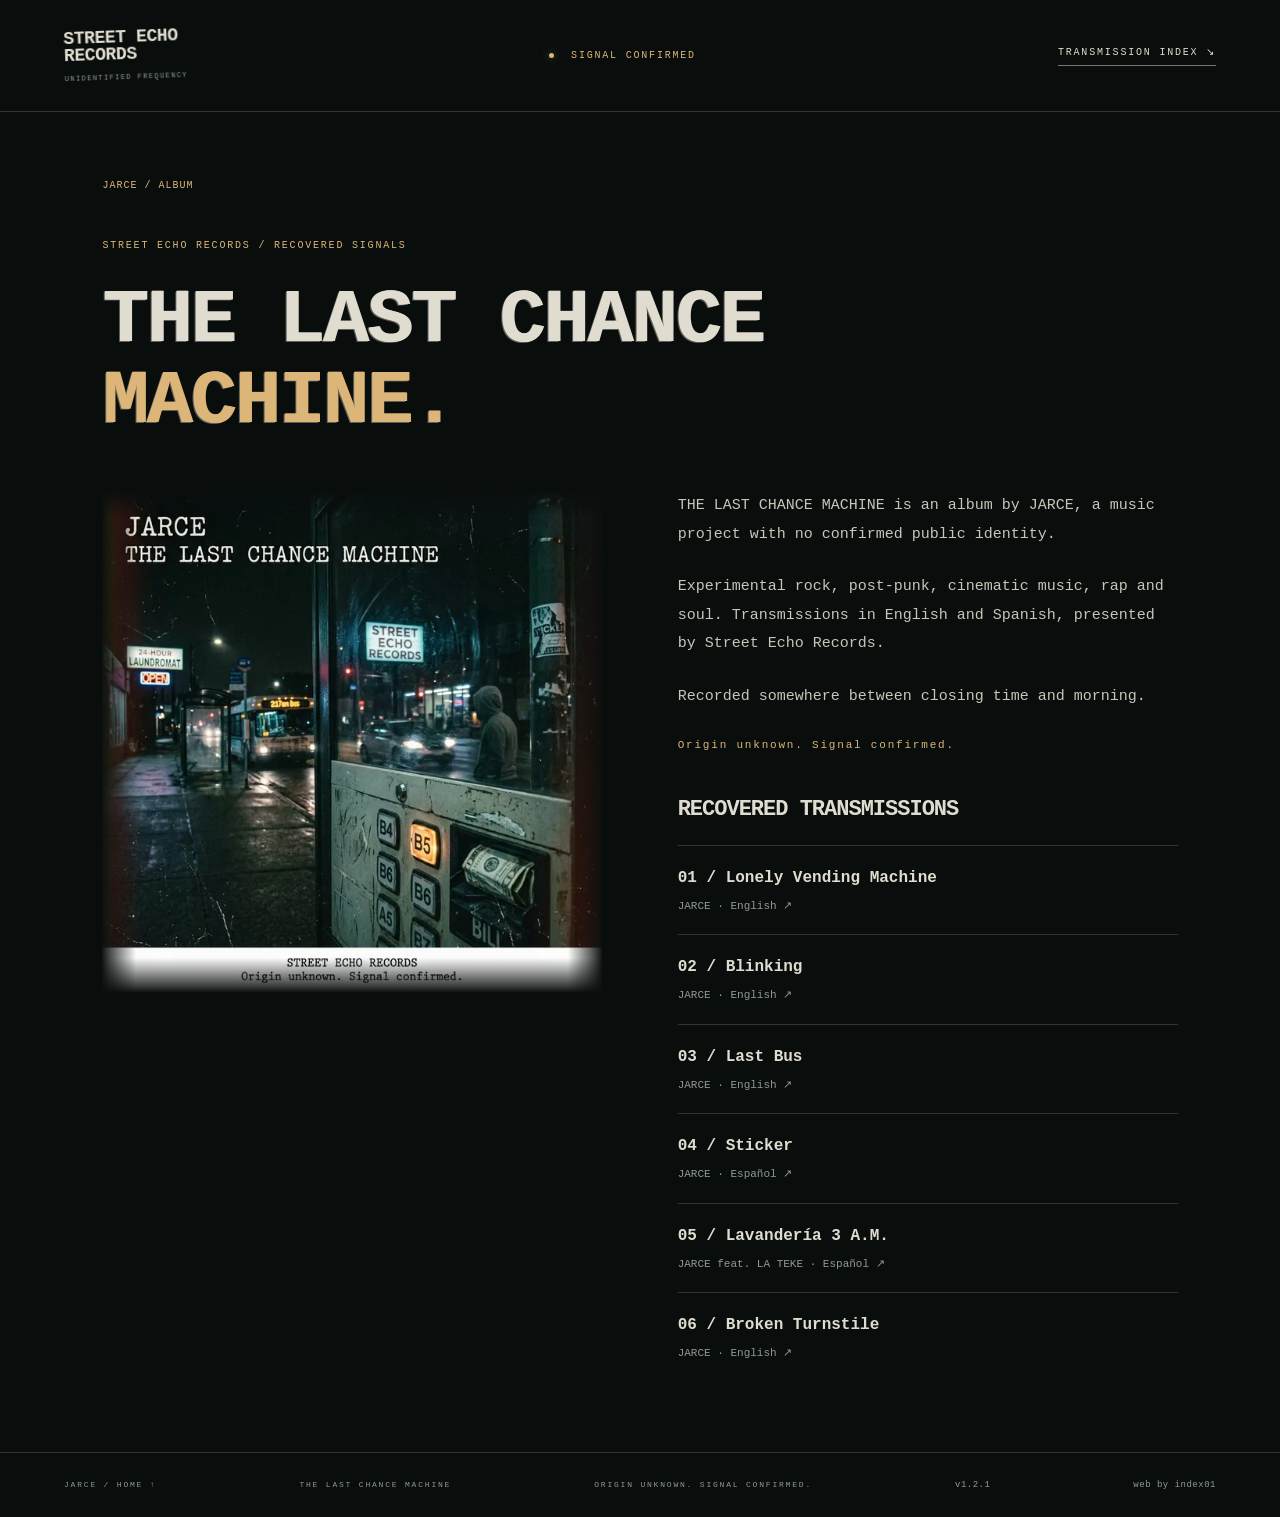
==== commit 77e53e8f: "Draw the player pause icon as two solid bars" ====
--- a/the-last-chance-machine/index.html
+++ b/the-last-chance-machine/index.html
@@ -1 +1 @@
-<!doctype html><html lang="en"><head><meta charset="utf-8"><meta name="viewport" content="width=device-width, initial-scale=1"><meta name="theme-color" content="#090e0d"><title>THE LAST CHANCE MACHINE — JARCE | Official Album</title><meta name="description" content="THE LAST CHANCE MACHINE by JARCE. Listen to all six tracks in order, explore the artwork and read the official lyrics. Featuring LA TEKE on Lavandería 3 A.M."><link rel="canonical" href="https://jarce.online/the-last-chance-machine/"><meta property="og:type" content="website"><meta property="og:title" content="THE LAST CHANCE MACHINE — JARCE | Official Album"><meta property="og:description" content="THE LAST CHANCE MACHINE by JARCE. Listen to all six tracks in order, explore the artwork and read the official lyrics. Featuring LA TEKE on Lavandería 3 A.M."><meta property="og:url" content="https://jarce.online/the-last-chance-machine/"><meta property="og:image" content="https://jarce.online/assets/album-cover.jpg"><meta name="twitter:card" content="summary_large_image"><link rel="stylesheet" href="/style.css?v=1.2.0"><script src="/signal.js?v=1.2.0" defer></script><script type="application/ld+json">{"@context": "https://schema.org", "@graph": [{"@type": "MusicGroup", "@id": "https://jarce.online/#jarce", "name": "JARCE", "url": "https://jarce.online/", "description": "Music project with no confirmed public identity."}, {"@type": "MusicAlbum", "@id": "https://jarce.online/the-last-chance-machine/#album", "name": "THE LAST CHANCE MACHINE", "url": "https://jarce.online/the-last-chance-machine/", "byArtist": {"@id": "https://jarce.online/#jarce"}, "image": "https://jarce.online/assets/album-cover.jpg", "track": [{"@type": "MusicRecording", "@id": "https://jarce.online/transmissions/01-lonely-vending-machine/#recording", "name": "Lonely Vending Machine", "url": "https://jarce.online/transmissions/01-lonely-vending-machine/", "inLanguage": "en", "genre": ["Experimental rock", "Post-punk", "Cinematic"], "byArtist": {"@id": "https://jarce.online/#jarce"}, "inAlbum": {"@id": "https://jarce.online/the-last-chance-machine/#album"}, "audio": {"@type": "AudioObject", "contentUrl": "https://jarce.online/assets/music/01_lonely_vending_machine.mp3", "encodingFormat": "audio/mpeg", "name": "Lonely Vending Machine"}, "image": "https://jarce.online/assets/01_lonely_vending_machine-v2.jpg"}, {"@type": "MusicRecording", "@id": "https://jarce.online/transmissions/02-blinking/#recording", "name": "Blinking", "url": "https://jarce.online/transmissions/02-blinking/", "inLanguage": "en", "genre": ["Post-punk", "Experimental", "Rap"], "byArtist": {"@id": "https://jarce.online/#jarce"}, "inAlbum": {"@id": "https://jarce.online/the-last-chance-machine/#album"}, "audio": {"@type": "AudioObject", "contentUrl": "https://jarce.online/assets/music/02_blinking.mp3", "encodingFormat": "audio/mpeg", "name": "Blinking"}, "image": "https://jarce.online/assets/02_blinking.jpg"}, {"@type": "MusicRecording", "@id": "https://jarce.online/transmissions/03-last-bus/#recording", "name": "Last Bus", "url": "https://jarce.online/transmissions/03-last-bus/", "inLanguage": "en", "genre": ["Experimental", "Cinematic"], "byArtist": {"@id": "https://jarce.online/#jarce"}, "inAlbum": {"@id": "https://jarce.online/the-last-chance-machine/#album"}, "audio": {"@type": "AudioObject", "contentUrl": "https://jarce.online/assets/music/03_last_bus.mp3", "encodingFormat": "audio/mpeg", "name": "Last Bus"}, "image": "https://jarce.online/assets/03_last_bus.jpg"}, {"@type": "MusicRecording", "@id": "https://jarce.online/transmissions/04-sticker/#recording", "name": "Sticker", "url": "https://jarce.online/transmissions/04-sticker/", "inLanguage": "es", "genre": ["Urban", "Experimental", "Rap"], "byArtist": {"@id": "https://jarce.online/#jarce"}, "inAlbum": {"@id": "https://jarce.online/the-last-chance-machine/#album"}, "audio": {"@type": "AudioObject", "contentUrl": "https://jarce.online/assets/music/04_sticker.mp3", "encodingFormat": "audio/mpeg", "name": "Sticker"}, "image": "https://jarce.online/assets/04_sticker.jpg"}, {"@type": "MusicRecording", "@id": "https://jarce.online/transmissions/05-lavanderia-3am/#recording", "name": "Lavandería 3 A.M.", "url": "https://jarce.online/transmissions/05-lavanderia-3am/", "inLanguage": "es", "genre": ["Rap", "Soul", "Experimental"], "byArtist": {"@id": "https://jarce.online/#jarce"}, "inAlbum": {"@id": "https://jarce.online/the-last-chance-machine/#album"}, "contributor": {"@type": "Person", "name": "LA TEKE"}, "audio": {"@type": "AudioObject", "contentUrl": "https://jarce.online/assets/music/05_lavanderia_3am.mp3", "encodingFormat": "audio/mpeg", "name": "Lavandería 3 A.M."}, "image": "https://jarce.online/assets/05_lavanderia_3am-v2.jpg"}, {"@type": "MusicRecording", "@id": "https://jarce.online/transmissions/06-broken-turnstile/#recording", "name": "Broken Turnstile", "url": "https://jarce.online/transmissions/06-broken-turnstile/", "inLanguage": "en", "genre": ["Post-punk", "Experimental", "Rap"], "byArtist": {"@id": "https://jarce.online/#jarce"}, "inAlbum": {"@id": "https://jarce.online/the-last-chance-machine/#album"}, "audio": {"@type": "AudioObject", "contentUrl": "https://jarce.online/assets/music/06_broken_turnstile.mp3", "encodingFormat": "audio/mpeg", "name": "Broken Turnstile"}, "image": "https://jarce.online/assets/06_broken_turnstile.jpg"}], "numTracks": 6}]}</script><link rel="manifest" href="/manifest.webmanifest"><link rel="apple-touch-icon" href="/assets/icons/icon-180.png"><meta name="apple-mobile-web-app-capable" content="yes"><meta name="mobile-web-app-capable" content="yes"><meta name="apple-mobile-web-app-title" content="JARCE"><meta name="apple-mobile-web-app-status-bar-style" content="black"><script src="/pwa.js?v=1.2.0" defer></script><link rel="icon" type="image/x-icon" href="/favicon.ico?v=b5"><link rel="icon" type="image/png" sizes="192x192" href="/assets/icons/icon-192.png"></head><body class="detail-page"><svg class="ink-filter" aria-hidden="true" xmlns="http://www.w3.org/2000/svg"><defs><filter id="worn-ink" x="-3%" y="-5%" width="106%" height="110%"><feTurbulence type="fractalNoise" baseFrequency=".55" numOctaves="3" seed="17" result="grain"/><feColorMatrix in="grain" type="luminanceToAlpha"/><feComponentTransfer><feFuncA type="discrete" tableValues="0 0 0 0 0 0 0 0 0 1"/></feComponentTransfer><feComposite in="SourceGraphic" operator="out"/></filter></defs></svg><a class="skip" href="#content">Skip to content</a><header><a class="label" href="/">STREET ECHO<br>RECORDS<span class="frequency">UNIDENTIFIED FREQUENCY</span></a><span class="status"><i></i> SIGNAL CONFIRMED</span><a class="archive-link" href="/#transmissions">TRANSMISSION INDEX ↘</a></header><main id="content" class="archive"><nav class="page-path" aria-label="Breadcrumb"><a href="/">JARCE</a> / ALBUM</nav><p class="eyebrow">STREET ECHO RECORDS / RECOVERED SIGNALS</p><h1 class="album-title">THE LAST CHANCE<br><em>MACHINE.</em></h1><div class="album-overview"><a class="poster-link" href="/assets/album-cover.jpg"><img src="/assets/album-cover.webp" srcset="/assets/album-cover-640.webp 640w, /assets/album-cover.webp 1024w" sizes="(max-width: 700px) 88vw, 44vw" width="1024" height="1024" fetchpriority="high" alt="THE LAST CHANCE MACHINE by JARCE — original album cover" decoding="async"></a><div class="album-copy"><p>THE LAST CHANCE MACHINE is an album by JARCE, a music project with no confirmed public identity.</p><p>Experimental rock, post-punk, cinematic music, rap and soul. Transmissions in English and Spanish, presented by Street Echo Records.</p><p>Recorded somewhere between closing time and morning.</p><p class="eyebrow">Origin unknown. Signal confirmed.</p><h2 class="record-index-title">Recovered transmissions</h2><ol class="release-index"><li value="1"><a href="/transmissions/01-lonely-vending-machine/"><span>01 / Lonely Vending Machine</span><small>JARCE · English ↗</small></a></li><li value="2"><a href="/transmissions/02-blinking/"><span>02 / Blinking</span><small>JARCE · English ↗</small></a></li><li value="3"><a href="/transmissions/03-last-bus/"><span>03 / Last Bus</span><small>JARCE · English ↗</small></a></li><li value="4"><a href="/transmissions/04-sticker/"><span>04 / Sticker</span><small>JARCE · Español ↗</small></a></li><li value="5"><a href="/transmissions/05-lavanderia-3am/"><span>05 / Lavandería 3 A.M.</span><small>JARCE feat. LA TEKE · Español ↗</small></a></li><li value="6"><a href="/transmissions/06-broken-turnstile/"><span>06 / Broken Turnstile</span><small>JARCE · English ↗</small></a></li></ol></div></div></main><footer><a href="/">JARCE / HOME ↑</a><a href="/the-last-chance-machine/">THE LAST CHANCE MACHINE</a><span>ORIGIN UNKNOWN. SIGNAL CONFIRMED.</span><span class="site-version" style="font-size:9px;letter-spacing:.5px;white-space:nowrap">v1.2.0</span><a class="web-credit" href="https://index01.net" style="font-size:9px;letter-spacing:.5px;white-space:nowrap">web by index01</a><button id="install-app" type="button" hidden style="font:inherit;color:var(--amber);background:transparent;border:1px solid var(--line);padding:8px;cursor:pointer">INSTALL JARCE ↓</button></footer></body></html>+<!doctype html><html lang="en"><head><meta charset="utf-8"><meta name="viewport" content="width=device-width, initial-scale=1"><meta name="theme-color" content="#090e0d"><title>THE LAST CHANCE MACHINE — JARCE | Official Album</title><meta name="description" content="THE LAST CHANCE MACHINE by JARCE. Listen to all six tracks in order, explore the artwork and read the official lyrics. Featuring LA TEKE on Lavandería 3 A.M."><link rel="canonical" href="https://jarce.online/the-last-chance-machine/"><meta property="og:type" content="website"><meta property="og:title" content="THE LAST CHANCE MACHINE — JARCE | Official Album"><meta property="og:description" content="THE LAST CHANCE MACHINE by JARCE. Listen to all six tracks in order, explore the artwork and read the official lyrics. Featuring LA TEKE on Lavandería 3 A.M."><meta property="og:url" content="https://jarce.online/the-last-chance-machine/"><meta property="og:image" content="https://jarce.online/assets/album-cover.jpg"><meta name="twitter:card" content="summary_large_image"><link rel="stylesheet" href="/style.css?v=1.2.1"><script src="/signal.js?v=1.2.1" defer></script><script type="application/ld+json">{"@context": "https://schema.org", "@graph": [{"@type": "MusicGroup", "@id": "https://jarce.online/#jarce", "name": "JARCE", "url": "https://jarce.online/", "description": "Music project with no confirmed public identity."}, {"@type": "MusicAlbum", "@id": "https://jarce.online/the-last-chance-machine/#album", "name": "THE LAST CHANCE MACHINE", "url": "https://jarce.online/the-last-chance-machine/", "byArtist": {"@id": "https://jarce.online/#jarce"}, "image": "https://jarce.online/assets/album-cover.jpg", "track": [{"@type": "MusicRecording", "@id": "https://jarce.online/transmissions/01-lonely-vending-machine/#recording", "name": "Lonely Vending Machine", "url": "https://jarce.online/transmissions/01-lonely-vending-machine/", "inLanguage": "en", "genre": ["Experimental rock", "Post-punk", "Cinematic"], "byArtist": {"@id": "https://jarce.online/#jarce"}, "inAlbum": {"@id": "https://jarce.online/the-last-chance-machine/#album"}, "audio": {"@type": "AudioObject", "contentUrl": "https://jarce.online/assets/music/01_lonely_vending_machine.mp3", "encodingFormat": "audio/mpeg", "name": "Lonely Vending Machine"}, "image": "https://jarce.online/assets/01_lonely_vending_machine-v2.jpg"}, {"@type": "MusicRecording", "@id": "https://jarce.online/transmissions/02-blinking/#recording", "name": "Blinking", "url": "https://jarce.online/transmissions/02-blinking/", "inLanguage": "en", "genre": ["Post-punk", "Experimental", "Rap"], "byArtist": {"@id": "https://jarce.online/#jarce"}, "inAlbum": {"@id": "https://jarce.online/the-last-chance-machine/#album"}, "audio": {"@type": "AudioObject", "contentUrl": "https://jarce.online/assets/music/02_blinking.mp3", "encodingFormat": "audio/mpeg", "name": "Blinking"}, "image": "https://jarce.online/assets/02_blinking.jpg"}, {"@type": "MusicRecording", "@id": "https://jarce.online/transmissions/03-last-bus/#recording", "name": "Last Bus", "url": "https://jarce.online/transmissions/03-last-bus/", "inLanguage": "en", "genre": ["Experimental", "Cinematic"], "byArtist": {"@id": "https://jarce.online/#jarce"}, "inAlbum": {"@id": "https://jarce.online/the-last-chance-machine/#album"}, "audio": {"@type": "AudioObject", "contentUrl": "https://jarce.online/assets/music/03_last_bus.mp3", "encodingFormat": "audio/mpeg", "name": "Last Bus"}, "image": "https://jarce.online/assets/03_last_bus.jpg"}, {"@type": "MusicRecording", "@id": "https://jarce.online/transmissions/04-sticker/#recording", "name": "Sticker", "url": "https://jarce.online/transmissions/04-sticker/", "inLanguage": "es", "genre": ["Urban", "Experimental", "Rap"], "byArtist": {"@id": "https://jarce.online/#jarce"}, "inAlbum": {"@id": "https://jarce.online/the-last-chance-machine/#album"}, "audio": {"@type": "AudioObject", "contentUrl": "https://jarce.online/assets/music/04_sticker.mp3", "encodingFormat": "audio/mpeg", "name": "Sticker"}, "image": "https://jarce.online/assets/04_sticker.jpg"}, {"@type": "MusicRecording", "@id": "https://jarce.online/transmissions/05-lavanderia-3am/#recording", "name": "Lavandería 3 A.M.", "url": "https://jarce.online/transmissions/05-lavanderia-3am/", "inLanguage": "es", "genre": ["Rap", "Soul", "Experimental"], "byArtist": {"@id": "https://jarce.online/#jarce"}, "inAlbum": {"@id": "https://jarce.online/the-last-chance-machine/#album"}, "contributor": {"@type": "Person", "name": "LA TEKE"}, "audio": {"@type": "AudioObject", "contentUrl": "https://jarce.online/assets/music/05_lavanderia_3am.mp3", "encodingFormat": "audio/mpeg", "name": "Lavandería 3 A.M."}, "image": "https://jarce.online/assets/05_lavanderia_3am-v2.jpg"}, {"@type": "MusicRecording", "@id": "https://jarce.online/transmissions/06-broken-turnstile/#recording", "name": "Broken Turnstile", "url": "https://jarce.online/transmissions/06-broken-turnstile/", "inLanguage": "en", "genre": ["Post-punk", "Experimental", "Rap"], "byArtist": {"@id": "https://jarce.online/#jarce"}, "inAlbum": {"@id": "https://jarce.online/the-last-chance-machine/#album"}, "audio": {"@type": "AudioObject", "contentUrl": "https://jarce.online/assets/music/06_broken_turnstile.mp3", "encodingFormat": "audio/mpeg", "name": "Broken Turnstile"}, "image": "https://jarce.online/assets/06_broken_turnstile.jpg"}], "numTracks": 6}]}</script><link rel="manifest" href="/manifest.webmanifest"><link rel="apple-touch-icon" href="/assets/icons/icon-180.png"><meta name="apple-mobile-web-app-capable" content="yes"><meta name="mobile-web-app-capable" content="yes"><meta name="apple-mobile-web-app-title" content="JARCE"><meta name="apple-mobile-web-app-status-bar-style" content="black"><script src="/pwa.js?v=1.2.1" defer></script><link rel="icon" type="image/x-icon" href="/favicon.ico?v=b5"><link rel="icon" type="image/png" sizes="192x192" href="/assets/icons/icon-192.png"></head><body class="detail-page"><svg class="ink-filter" aria-hidden="true" xmlns="http://www.w3.org/2000/svg"><defs><filter id="worn-ink" x="-3%" y="-5%" width="106%" height="110%"><feTurbulence type="fractalNoise" baseFrequency=".55" numOctaves="3" seed="17" result="grain"/><feColorMatrix in="grain" type="luminanceToAlpha"/><feComponentTransfer><feFuncA type="discrete" tableValues="0 0 0 0 0 0 0 0 0 1"/></feComponentTransfer><feComposite in="SourceGraphic" operator="out"/></filter></defs></svg><a class="skip" href="#content">Skip to content</a><header><a class="label" href="/">STREET ECHO<br>RECORDS<span class="frequency">UNIDENTIFIED FREQUENCY</span></a><span class="status"><i></i> SIGNAL CONFIRMED</span><a class="archive-link" href="/#transmissions">TRANSMISSION INDEX ↘</a></header><main id="content" class="archive"><nav class="page-path" aria-label="Breadcrumb"><a href="/">JARCE</a> / ALBUM</nav><p class="eyebrow">STREET ECHO RECORDS / RECOVERED SIGNALS</p><h1 class="album-title">THE LAST CHANCE<br><em>MACHINE.</em></h1><div class="album-overview"><a class="poster-link" href="/assets/album-cover.jpg"><img src="/assets/album-cover.webp" srcset="/assets/album-cover-640.webp 640w, /assets/album-cover.webp 1024w" sizes="(max-width: 700px) 88vw, 44vw" width="1024" height="1024" fetchpriority="high" alt="THE LAST CHANCE MACHINE by JARCE — original album cover" decoding="async"></a><div class="album-copy"><p>THE LAST CHANCE MACHINE is an album by JARCE, a music project with no confirmed public identity.</p><p>Experimental rock, post-punk, cinematic music, rap and soul. Transmissions in English and Spanish, presented by Street Echo Records.</p><p>Recorded somewhere between closing time and morning.</p><p class="eyebrow">Origin unknown. Signal confirmed.</p><h2 class="record-index-title">Recovered transmissions</h2><ol class="release-index"><li value="1"><a href="/transmissions/01-lonely-vending-machine/"><span>01 / Lonely Vending Machine</span><small>JARCE · English ↗</small></a></li><li value="2"><a href="/transmissions/02-blinking/"><span>02 / Blinking</span><small>JARCE · English ↗</small></a></li><li value="3"><a href="/transmissions/03-last-bus/"><span>03 / Last Bus</span><small>JARCE · English ↗</small></a></li><li value="4"><a href="/transmissions/04-sticker/"><span>04 / Sticker</span><small>JARCE · Español ↗</small></a></li><li value="5"><a href="/transmissions/05-lavanderia-3am/"><span>05 / Lavandería 3 A.M.</span><small>JARCE feat. LA TEKE · Español ↗</small></a></li><li value="6"><a href="/transmissions/06-broken-turnstile/"><span>06 / Broken Turnstile</span><small>JARCE · English ↗</small></a></li></ol></div></div></main><footer><a href="/">JARCE / HOME ↑</a><a href="/the-last-chance-machine/">THE LAST CHANCE MACHINE</a><span>ORIGIN UNKNOWN. SIGNAL CONFIRMED.</span><span class="site-version" style="font-size:9px;letter-spacing:.5px;white-space:nowrap">v1.2.1</span><a class="web-credit" href="https://index01.net" style="font-size:9px;letter-spacing:.5px;white-space:nowrap">web by index01</a><button id="install-app" type="button" hidden style="font:inherit;color:var(--amber);background:transparent;border:1px solid var(--line);padding:8px;cursor:pointer">INSTALL JARCE ↓</button></footer></body></html>
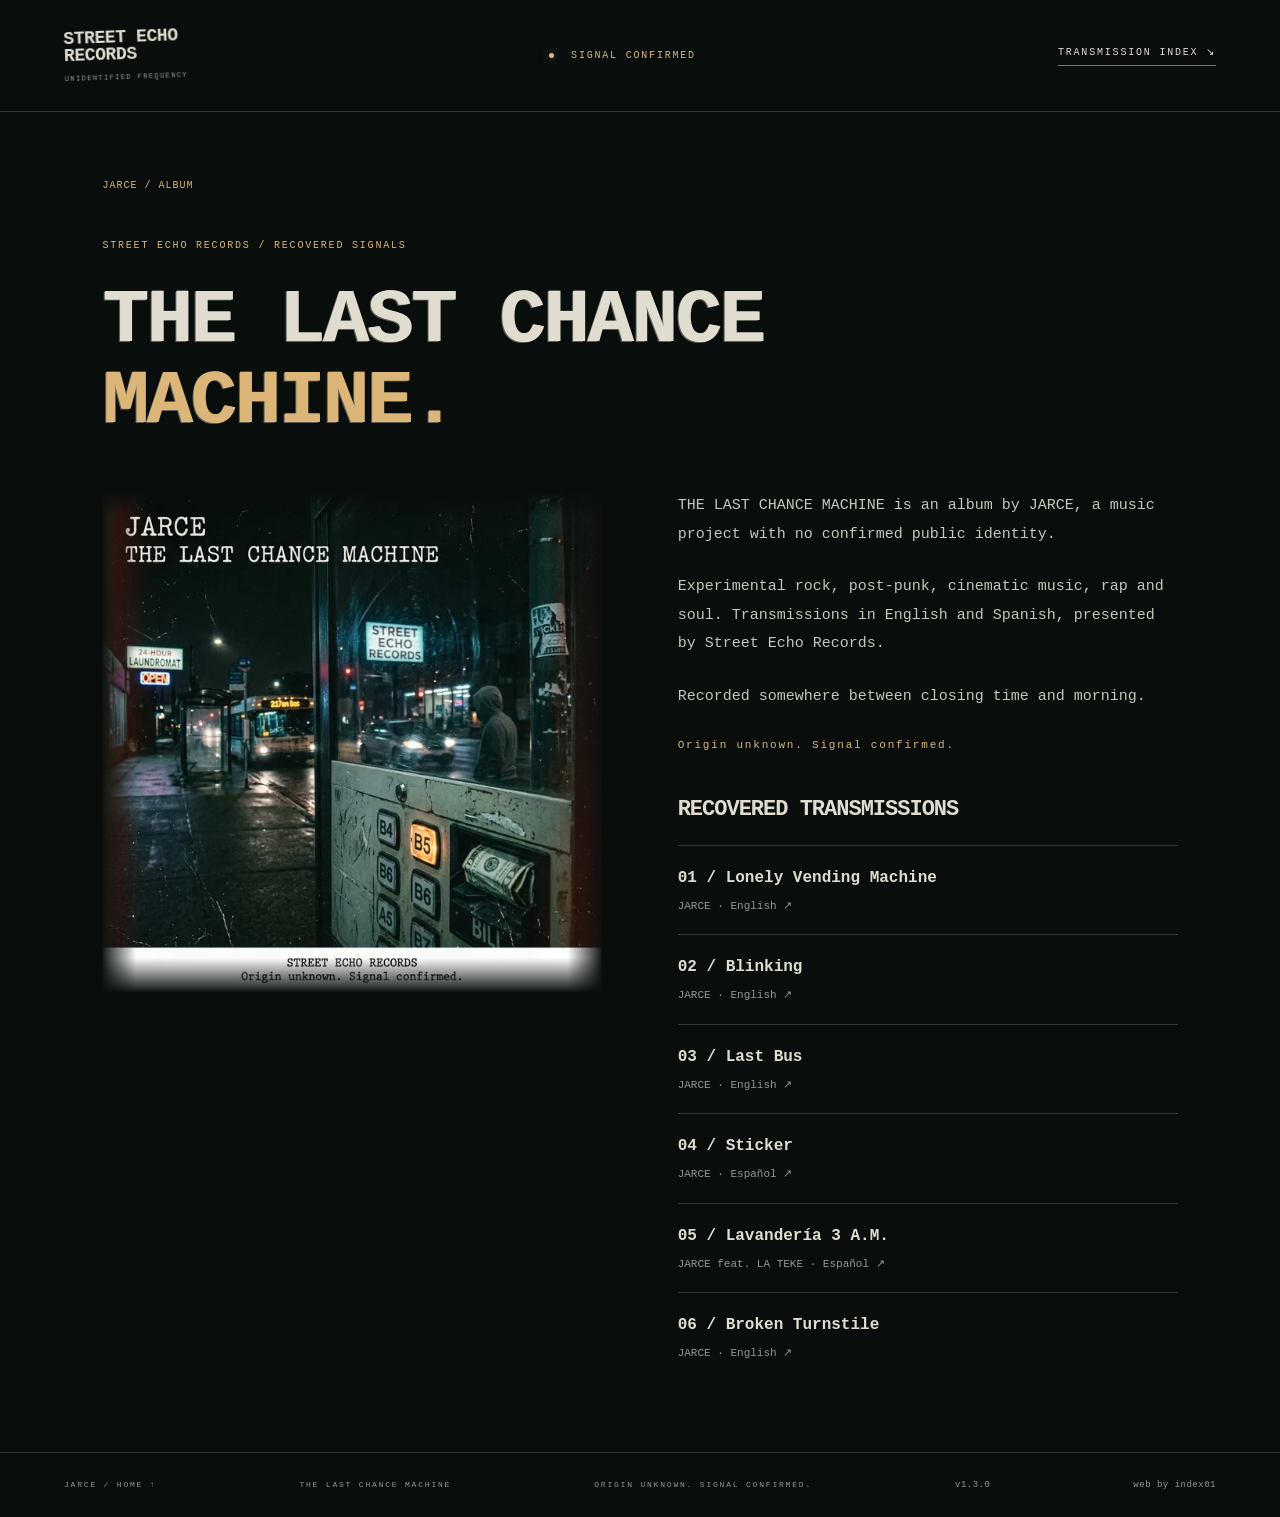
==== commit f6e8ef13: "v1.3.0: per-page social cards, complete SEO, poster viewer, album playback - Own 1200x630 Open Graph" ====
--- a/the-last-chance-machine/index.html
+++ b/the-last-chance-machine/index.html
@@ -1 +1,32 @@
-<!doctype html><html lang="en"><head><meta charset="utf-8"><meta name="viewport" content="width=device-width, initial-scale=1"><meta name="theme-color" content="#090e0d"><title>THE LAST CHANCE MACHINE — JARCE | Official Album</title><meta name="description" content="THE LAST CHANCE MACHINE by JARCE. Listen to all six tracks in order, explore the artwork and read the official lyrics. Featuring LA TEKE on Lavandería 3 A.M."><link rel="canonical" href="https://jarce.online/the-last-chance-machine/"><meta property="og:type" content="website"><meta property="og:title" content="THE LAST CHANCE MACHINE — JARCE | Official Album"><meta property="og:description" content="THE LAST CHANCE MACHINE by JARCE. Listen to all six tracks in order, explore the artwork and read the official lyrics. Featuring LA TEKE on Lavandería 3 A.M."><meta property="og:url" content="https://jarce.online/the-last-chance-machine/"><meta property="og:image" content="https://jarce.online/assets/album-cover.jpg"><meta name="twitter:card" content="summary_large_image"><link rel="stylesheet" href="/style.css?v=1.2.1"><script src="/signal.js?v=1.2.1" defer></script><script type="application/ld+json">{"@context": "https://schema.org", "@graph": [{"@type": "MusicGroup", "@id": "https://jarce.online/#jarce", "name": "JARCE", "url": "https://jarce.online/", "description": "Music project with no confirmed public identity."}, {"@type": "MusicAlbum", "@id": "https://jarce.online/the-last-chance-machine/#album", "name": "THE LAST CHANCE MACHINE", "url": "https://jarce.online/the-last-chance-machine/", "byArtist": {"@id": "https://jarce.online/#jarce"}, "image": "https://jarce.online/assets/album-cover.jpg", "track": [{"@type": "MusicRecording", "@id": "https://jarce.online/transmissions/01-lonely-vending-machine/#recording", "name": "Lonely Vending Machine", "url": "https://jarce.online/transmissions/01-lonely-vending-machine/", "inLanguage": "en", "genre": ["Experimental rock", "Post-punk", "Cinematic"], "byArtist": {"@id": "https://jarce.online/#jarce"}, "inAlbum": {"@id": "https://jarce.online/the-last-chance-machine/#album"}, "audio": {"@type": "AudioObject", "contentUrl": "https://jarce.online/assets/music/01_lonely_vending_machine.mp3", "encodingFormat": "audio/mpeg", "name": "Lonely Vending Machine"}, "image": "https://jarce.online/assets/01_lonely_vending_machine-v2.jpg"}, {"@type": "MusicRecording", "@id": "https://jarce.online/transmissions/02-blinking/#recording", "name": "Blinking", "url": "https://jarce.online/transmissions/02-blinking/", "inLanguage": "en", "genre": ["Post-punk", "Experimental", "Rap"], "byArtist": {"@id": "https://jarce.online/#jarce"}, "inAlbum": {"@id": "https://jarce.online/the-last-chance-machine/#album"}, "audio": {"@type": "AudioObject", "contentUrl": "https://jarce.online/assets/music/02_blinking.mp3", "encodingFormat": "audio/mpeg", "name": "Blinking"}, "image": "https://jarce.online/assets/02_blinking.jpg"}, {"@type": "MusicRecording", "@id": "https://jarce.online/transmissions/03-last-bus/#recording", "name": "Last Bus", "url": "https://jarce.online/transmissions/03-last-bus/", "inLanguage": "en", "genre": ["Experimental", "Cinematic"], "byArtist": {"@id": "https://jarce.online/#jarce"}, "inAlbum": {"@id": "https://jarce.online/the-last-chance-machine/#album"}, "audio": {"@type": "AudioObject", "contentUrl": "https://jarce.online/assets/music/03_last_bus.mp3", "encodingFormat": "audio/mpeg", "name": "Last Bus"}, "image": "https://jarce.online/assets/03_last_bus.jpg"}, {"@type": "MusicRecording", "@id": "https://jarce.online/transmissions/04-sticker/#recording", "name": "Sticker", "url": "https://jarce.online/transmissions/04-sticker/", "inLanguage": "es", "genre": ["Urban", "Experimental", "Rap"], "byArtist": {"@id": "https://jarce.online/#jarce"}, "inAlbum": {"@id": "https://jarce.online/the-last-chance-machine/#album"}, "audio": {"@type": "AudioObject", "contentUrl": "https://jarce.online/assets/music/04_sticker.mp3", "encodingFormat": "audio/mpeg", "name": "Sticker"}, "image": "https://jarce.online/assets/04_sticker.jpg"}, {"@type": "MusicRecording", "@id": "https://jarce.online/transmissions/05-lavanderia-3am/#recording", "name": "Lavandería 3 A.M.", "url": "https://jarce.online/transmissions/05-lavanderia-3am/", "inLanguage": "es", "genre": ["Rap", "Soul", "Experimental"], "byArtist": {"@id": "https://jarce.online/#jarce"}, "inAlbum": {"@id": "https://jarce.online/the-last-chance-machine/#album"}, "contributor": {"@type": "Person", "name": "LA TEKE"}, "audio": {"@type": "AudioObject", "contentUrl": "https://jarce.online/assets/music/05_lavanderia_3am.mp3", "encodingFormat": "audio/mpeg", "name": "Lavandería 3 A.M."}, "image": "https://jarce.online/assets/05_lavanderia_3am-v2.jpg"}, {"@type": "MusicRecording", "@id": "https://jarce.online/transmissions/06-broken-turnstile/#recording", "name": "Broken Turnstile", "url": "https://jarce.online/transmissions/06-broken-turnstile/", "inLanguage": "en", "genre": ["Post-punk", "Experimental", "Rap"], "byArtist": {"@id": "https://jarce.online/#jarce"}, "inAlbum": {"@id": "https://jarce.online/the-last-chance-machine/#album"}, "audio": {"@type": "AudioObject", "contentUrl": "https://jarce.online/assets/music/06_broken_turnstile.mp3", "encodingFormat": "audio/mpeg", "name": "Broken Turnstile"}, "image": "https://jarce.online/assets/06_broken_turnstile.jpg"}], "numTracks": 6}]}</script><link rel="manifest" href="/manifest.webmanifest"><link rel="apple-touch-icon" href="/assets/icons/icon-180.png"><meta name="apple-mobile-web-app-capable" content="yes"><meta name="mobile-web-app-capable" content="yes"><meta name="apple-mobile-web-app-title" content="JARCE"><meta name="apple-mobile-web-app-status-bar-style" content="black"><script src="/pwa.js?v=1.2.1" defer></script><link rel="icon" type="image/x-icon" href="/favicon.ico?v=b5"><link rel="icon" type="image/png" sizes="192x192" href="/assets/icons/icon-192.png"></head><body class="detail-page"><svg class="ink-filter" aria-hidden="true" xmlns="http://www.w3.org/2000/svg"><defs><filter id="worn-ink" x="-3%" y="-5%" width="106%" height="110%"><feTurbulence type="fractalNoise" baseFrequency=".55" numOctaves="3" seed="17" result="grain"/><feColorMatrix in="grain" type="luminanceToAlpha"/><feComponentTransfer><feFuncA type="discrete" tableValues="0 0 0 0 0 0 0 0 0 1"/></feComponentTransfer><feComposite in="SourceGraphic" operator="out"/></filter></defs></svg><a class="skip" href="#content">Skip to content</a><header><a class="label" href="/">STREET ECHO<br>RECORDS<span class="frequency">UNIDENTIFIED FREQUENCY</span></a><span class="status"><i></i> SIGNAL CONFIRMED</span><a class="archive-link" href="/#transmissions">TRANSMISSION INDEX ↘</a></header><main id="content" class="archive"><nav class="page-path" aria-label="Breadcrumb"><a href="/">JARCE</a> / ALBUM</nav><p class="eyebrow">STREET ECHO RECORDS / RECOVERED SIGNALS</p><h1 class="album-title">THE LAST CHANCE<br><em>MACHINE.</em></h1><div class="album-overview"><a class="poster-link" href="/assets/album-cover.jpg"><img src="/assets/album-cover.webp" srcset="/assets/album-cover-640.webp 640w, /assets/album-cover.webp 1024w" sizes="(max-width: 700px) 88vw, 44vw" width="1024" height="1024" fetchpriority="high" alt="THE LAST CHANCE MACHINE by JARCE — original album cover" decoding="async"></a><div class="album-copy"><p>THE LAST CHANCE MACHINE is an album by JARCE, a music project with no confirmed public identity.</p><p>Experimental rock, post-punk, cinematic music, rap and soul. Transmissions in English and Spanish, presented by Street Echo Records.</p><p>Recorded somewhere between closing time and morning.</p><p class="eyebrow">Origin unknown. Signal confirmed.</p><h2 class="record-index-title">Recovered transmissions</h2><ol class="release-index"><li value="1"><a href="/transmissions/01-lonely-vending-machine/"><span>01 / Lonely Vending Machine</span><small>JARCE · English ↗</small></a></li><li value="2"><a href="/transmissions/02-blinking/"><span>02 / Blinking</span><small>JARCE · English ↗</small></a></li><li value="3"><a href="/transmissions/03-last-bus/"><span>03 / Last Bus</span><small>JARCE · English ↗</small></a></li><li value="4"><a href="/transmissions/04-sticker/"><span>04 / Sticker</span><small>JARCE · Español ↗</small></a></li><li value="5"><a href="/transmissions/05-lavanderia-3am/"><span>05 / Lavandería 3 A.M.</span><small>JARCE feat. LA TEKE · Español ↗</small></a></li><li value="6"><a href="/transmissions/06-broken-turnstile/"><span>06 / Broken Turnstile</span><small>JARCE · English ↗</small></a></li></ol></div></div></main><footer><a href="/">JARCE / HOME ↑</a><a href="/the-last-chance-machine/">THE LAST CHANCE MACHINE</a><span>ORIGIN UNKNOWN. SIGNAL CONFIRMED.</span><span class="site-version" style="font-size:9px;letter-spacing:.5px;white-space:nowrap">v1.2.1</span><a class="web-credit" href="https://index01.net" style="font-size:9px;letter-spacing:.5px;white-space:nowrap">web by index01</a><button id="install-app" type="button" hidden style="font:inherit;color:var(--amber);background:transparent;border:1px solid var(--line);padding:8px;cursor:pointer">INSTALL JARCE ↓</button></footer></body></html>+<!doctype html><html lang="en"><head><meta charset="utf-8"><meta name="viewport" content="width=device-width, initial-scale=1"><meta name="theme-color" content="#090e0d"><title>THE LAST CHANCE MACHINE — JARCE | Official Album</title><meta name="description" content="THE LAST CHANCE MACHINE by JARCE. Listen to all six tracks in order, explore the artwork and read the official lyrics. Featuring LA TEKE on Lavandería 3 A.M."><link rel="canonical" href="https://jarce.online/the-last-chance-machine/">
+<meta property="og:type" content="music.album">
+<meta property="og:site_name" content="JARCE">
+<meta property="og:locale" content="en_US">
+<meta property="og:title" content="THE LAST CHANCE MACHINE — JARCE | Official Album">
+<meta property="og:description" content="THE LAST CHANCE MACHINE by JARCE. Listen to all six tracks in order, explore the artwork and read the official lyrics. Featuring LA TEKE on Lavandería 3 A.M.">
+<meta property="og:url" content="https://jarce.online/the-last-chance-machine/">
+<meta property="og:image" content="https://jarce.online/assets/og/the-last-chance-machine.jpg">
+<meta property="og:image:secure_url" content="https://jarce.online/assets/og/the-last-chance-machine.jpg">
+<meta property="og:image:type" content="image/jpeg">
+<meta property="og:image:width" content="1200">
+<meta property="og:image:height" content="630">
+<meta property="og:image:alt" content="THE LAST CHANCE MACHINE by JARCE: album cover with six recovered transmissions.">
+<meta property="music:musician" content="https://jarce.online/">
+<meta property="music:song" content="https://jarce.online/transmissions/01-lonely-vending-machine/">
+<meta property="music:song:track" content="1">
+<meta property="music:song" content="https://jarce.online/transmissions/02-blinking/">
+<meta property="music:song:track" content="2">
+<meta property="music:song" content="https://jarce.online/transmissions/03-last-bus/">
+<meta property="music:song:track" content="3">
+<meta property="music:song" content="https://jarce.online/transmissions/04-sticker/">
+<meta property="music:song:track" content="4">
+<meta property="music:song" content="https://jarce.online/transmissions/05-lavanderia-3am/">
+<meta property="music:song:track" content="5">
+<meta property="music:song" content="https://jarce.online/transmissions/06-broken-turnstile/">
+<meta property="music:song:track" content="6">
+<meta name="twitter:card" content="summary_large_image">
+<meta name="twitter:title" content="THE LAST CHANCE MACHINE — JARCE | Official Album">
+<meta name="twitter:description" content="THE LAST CHANCE MACHINE by JARCE. Listen to all six tracks in order, explore the artwork and read the official lyrics. Featuring LA TEKE on Lavandería 3 A.M.">
+<meta name="twitter:image" content="https://jarce.online/assets/og/the-last-chance-machine.jpg">
+<meta name="twitter:image:alt" content="THE LAST CHANCE MACHINE by JARCE: album cover with six recovered transmissions.">
+<script type="application/ld+json">{"@context":"https://schema.org","@graph":[{"@type":"MusicGroup","@id":"https://jarce.online/#jarce","name":"JARCE","url":"https://jarce.online/","description":"Music project with no confirmed public identity."},{"@type":"MusicAlbum","@id":"https://jarce.online/the-last-chance-machine/#album","name":"THE LAST CHANCE MACHINE","url":"https://jarce.online/the-last-chance-machine/","byArtist":{"@id":"https://jarce.online/#jarce"},"image":"https://jarce.online/assets/album-cover.jpg","numTracks":6,"albumProductionType":"https://schema.org/StudioAlbum","track":[{"@type":"MusicRecording","@id":"https://jarce.online/transmissions/01-lonely-vending-machine/#recording","name":"Lonely Vending Machine","url":"https://jarce.online/transmissions/01-lonely-vending-machine/","position":1,"duration":"PT4M24S","inLanguage":"en","genre":["Experimental rock","Post-punk","Cinematic"],"byArtist":{"@id":"https://jarce.online/#jarce"},"inAlbum":{"@id":"https://jarce.online/the-last-chance-machine/#album"},"image":"https://jarce.online/assets/01_lonely_vending_machine-v2.jpg","audio":{"@type":"AudioObject","contentUrl":"https://jarce.online/assets/music/01_lonely_vending_machine.mp3","encodingFormat":"audio/mpeg","duration":"PT4M24S","name":"Lonely Vending Machine"}},{"@type":"MusicRecording","@id":"https://jarce.online/transmissions/02-blinking/#recording","name":"Blinking","url":"https://jarce.online/transmissions/02-blinking/","position":2,"duration":"PT2M26S","inLanguage":"en","genre":["Post-punk","Experimental","Rap"],"byArtist":{"@id":"https://jarce.online/#jarce"},"inAlbum":{"@id":"https://jarce.online/the-last-chance-machine/#album"},"image":"https://jarce.online/assets/02_blinking.jpg","audio":{"@type":"AudioObject","contentUrl":"https://jarce.online/assets/music/02_blinking.mp3","encodingFormat":"audio/mpeg","duration":"PT2M26S","name":"Blinking"}},{"@type":"MusicRecording","@id":"https://jarce.online/transmissions/03-last-bus/#recording","name":"Last Bus","url":"https://jarce.online/transmissions/03-last-bus/","position":3,"duration":"PT3M22S","inLanguage":"en","genre":["Experimental","Cinematic"],"byArtist":{"@id":"https://jarce.online/#jarce"},"inAlbum":{"@id":"https://jarce.online/the-last-chance-machine/#album"},"image":"https://jarce.online/assets/03_last_bus.jpg","audio":{"@type":"AudioObject","contentUrl":"https://jarce.online/assets/music/03_last_bus.mp3","encodingFormat":"audio/mpeg","duration":"PT3M22S","name":"Last Bus"}},{"@type":"MusicRecording","@id":"https://jarce.online/transmissions/04-sticker/#recording","name":"Sticker","url":"https://jarce.online/transmissions/04-sticker/","position":4,"duration":"PT2M47S","inLanguage":"es","genre":["Urban","Experimental","Rap"],"byArtist":{"@id":"https://jarce.online/#jarce"},"inAlbum":{"@id":"https://jarce.online/the-last-chance-machine/#album"},"image":"https://jarce.online/assets/04_sticker.jpg","audio":{"@type":"AudioObject","contentUrl":"https://jarce.online/assets/music/04_sticker.mp3","encodingFormat":"audio/mpeg","duration":"PT2M47S","name":"Sticker"}},{"@type":"MusicRecording","@id":"https://jarce.online/transmissions/05-lavanderia-3am/#recording","name":"Lavandería 3 A.M.","url":"https://jarce.online/transmissions/05-lavanderia-3am/","position":5,"duration":"PT4M11S","inLanguage":"es","genre":["Rap","Soul","Experimental"],"byArtist":{"@id":"https://jarce.online/#jarce"},"inAlbum":{"@id":"https://jarce.online/the-last-chance-machine/#album"},"image":"https://jarce.online/assets/05_lavanderia_3am-v2.jpg","audio":{"@type":"AudioObject","contentUrl":"https://jarce.online/assets/music/05_lavanderia_3am.mp3","encodingFormat":"audio/mpeg","duration":"PT4M11S","name":"Lavandería 3 A.M."},"contributor":{"@type":"Person","name":"LA TEKE"}},{"@type":"MusicRecording","@id":"https://jarce.online/transmissions/06-broken-turnstile/#recording","name":"Broken Turnstile","url":"https://jarce.online/transmissions/06-broken-turnstile/","position":6,"duration":"PT3M24S","inLanguage":"en","genre":["Post-punk","Experimental","Rap"],"byArtist":{"@id":"https://jarce.online/#jarce"},"inAlbum":{"@id":"https://jarce.online/the-last-chance-machine/#album"},"image":"https://jarce.online/assets/06_broken_turnstile.jpg","audio":{"@type":"AudioObject","contentUrl":"https://jarce.online/assets/music/06_broken_turnstile.mp3","encodingFormat":"audio/mpeg","duration":"PT3M24S","name":"Broken Turnstile"}}]},{"@type":"BreadcrumbList","itemListElement":[{"@type":"ListItem","position":1,"name":"JARCE","item":"https://jarce.online/"},{"@type":"ListItem","position":2,"name":"THE LAST CHANCE MACHINE","item":"https://jarce.online/the-last-chance-machine/"}]}]}</script><link rel="stylesheet" href="/style.css?v=1.3.0"><script src="/signal.js?v=1.3.0" defer></script><link rel="manifest" href="/manifest.webmanifest"><link rel="apple-touch-icon" href="/assets/icons/icon-180.png"><meta name="apple-mobile-web-app-capable" content="yes"><meta name="mobile-web-app-capable" content="yes"><meta name="apple-mobile-web-app-title" content="JARCE"><meta name="apple-mobile-web-app-status-bar-style" content="black"><script src="/pwa.js?v=1.3.0" defer></script><link rel="icon" type="image/x-icon" href="/favicon.ico?v=b5"><link rel="icon" type="image/png" sizes="192x192" href="/assets/icons/icon-192.png"></head><body class="detail-page"><svg class="ink-filter" aria-hidden="true" xmlns="http://www.w3.org/2000/svg"><defs><filter id="worn-ink" x="-3%" y="-5%" width="106%" height="110%"><feTurbulence type="fractalNoise" baseFrequency=".55" numOctaves="3" seed="17" result="grain"/><feColorMatrix in="grain" type="luminanceToAlpha"/><feComponentTransfer result="holes"><feFuncA type="discrete" tableValues="0 0 0 0 0 0 0 0 0 1"/></feComponentTransfer><feComposite in="SourceGraphic" in2="holes" operator="out"/></filter></defs></svg><a class="skip" href="#content">Skip to content</a><header><a class="label" href="/">STREET ECHO<br>RECORDS<span class="frequency">UNIDENTIFIED FREQUENCY</span></a><span class="status"><i></i> SIGNAL CONFIRMED</span><a class="archive-link" href="/#transmissions">TRANSMISSION INDEX ↘</a></header><main id="content" class="archive"><nav class="page-path" aria-label="Breadcrumb"><a href="/">JARCE</a> / ALBUM</nav><p class="eyebrow">STREET ECHO RECORDS / RECOVERED SIGNALS</p><h1 class="album-title">THE LAST CHANCE<br><em>MACHINE.</em></h1><div class="album-overview"><a class="poster-link" href="/assets/album-cover.webp"><img src="/assets/album-cover.webp" srcset="/assets/album-cover-640.webp 640w, /assets/album-cover.webp 1024w" sizes="(max-width: 700px) 88vw, 44vw" width="1024" height="1024" fetchpriority="high" alt="THE LAST CHANCE MACHINE by JARCE — original album cover" decoding="async"></a><div class="album-copy"><p>THE LAST CHANCE MACHINE is an album by JARCE, a music project with no confirmed public identity.</p><p>Experimental rock, post-punk, cinematic music, rap and soul. Transmissions in English and Spanish, presented by Street Echo Records.</p><p>Recorded somewhere between closing time and morning.</p><p class="eyebrow">Origin unknown. Signal confirmed.</p><h2 class="record-index-title">Recovered transmissions</h2><ol class="release-index"><li value="1"><a href="/transmissions/01-lonely-vending-machine/"><span>01 / Lonely Vending Machine</span><small>JARCE · English ↗</small></a></li><li value="2"><a href="/transmissions/02-blinking/"><span>02 / Blinking</span><small>JARCE · English ↗</small></a></li><li value="3"><a href="/transmissions/03-last-bus/"><span>03 / Last Bus</span><small>JARCE · English ↗</small></a></li><li value="4"><a href="/transmissions/04-sticker/"><span>04 / Sticker</span><small>JARCE · Español ↗</small></a></li><li value="5"><a href="/transmissions/05-lavanderia-3am/"><span>05 / Lavandería 3 A.M.</span><small>JARCE feat. LA TEKE · Español ↗</small></a></li><li value="6"><a href="/transmissions/06-broken-turnstile/"><span>06 / Broken Turnstile</span><small>JARCE · English ↗</small></a></li></ol></div></div></main><footer><a href="/">JARCE / HOME ↑</a><a href="/the-last-chance-machine/">THE LAST CHANCE MACHINE</a><span>ORIGIN UNKNOWN. SIGNAL CONFIRMED.</span><span class="site-version" style="font-size:9px;letter-spacing:.5px;white-space:nowrap">v1.3.0</span><a class="web-credit" href="https://index01.net" style="font-size:9px;letter-spacing:.5px;white-space:nowrap">web by index01</a><button id="install-app" type="button" hidden style="font:inherit;color:var(--amber);background:transparent;border:1px solid var(--line);padding:8px;cursor:pointer">INSTALL JARCE ↓</button></footer></body></html>
--- a/style.css
+++ b/style.css
@@ -59,7 +59,7 @@
 .song-text{min-width:0}
 .lyrics>.eyebrow,.song-fragment>.eyebrow:first-child{margin:0 0 30px}
 .stanza{margin:0 0 35px}
-.stanza h4{font:10px 'Courier New',monospace;letter-spacing:1.5px;color:var(--amber);font-weight:400;margin:0 0 13px}
+.stanza h2{font:10px 'Courier New',monospace;letter-spacing:1.5px;color:var(--amber);font-weight:400;margin:0 0 13px;filter:none;transform:none;text-transform:none}
 .stanza p,.song-fragment>p:not(.eyebrow){font:15px/1.9 'Courier New',monospace;color:#c3c8b9;margin:0;overflow-wrap:anywhere}
 .song-fragment>p:not(.eyebrow){margin-bottom:30px}
 @media(max-width:700px){.song-layout{grid-template-columns:1fr;gap:30px}.song-heading{margin:25px 0}.song-heading .track{font-size:29px}.song-heading>p{font-size:11px}.transmission,.transmission:nth-child(2){padding-bottom:40px}.transmission+.transmission{padding-top:40px}.stanza p{font-size:14px}.song-text{padding-top:8px}}
@@ -110,3 +110,12 @@
 .residue #b5.active{background:radial-gradient(ellipse at 50% 40%,#ffe7a1,#f5b943 65%,#d68326);color:#30200b;border-color:#ffd986;box-shadow:inset 0 0 10px #fff0b8,0 0 16px #f7b33b99,0 0 42px #ef9e3255,0 3px 0 #4a3012}
 @media(prefers-reduced-motion:reduce){.residue #b5{transition:none}}/* Home: poster and player only; full lyrics live on each song page. */
 .song-layout--solo{grid-template-columns:minmax(0,560px);justify-content:center}.song-layout--solo+.record-link{display:table;margin:18px auto 0}
+/* Full poster viewer: an in-page layer with a visible way out (installed app has no back button). */
+.poster-viewer{width:100vw;height:100vh;max-width:none;max-height:none;margin:0;padding:56px 16px 16px;border:0;background:#050807f2;color:var(--text);box-sizing:border-box}
+.poster-viewer[open]{display:grid;place-items:center}
+.poster-viewer::backdrop{background:#050807cc}
+.poster-viewer img{max-width:100%;max-height:calc(100vh - 80px);width:auto;height:auto;object-fit:contain;cursor:zoom-out}
+.poster-close{position:fixed;top:12px;right:12px;min-width:48px;min-height:48px;padding:0 16px;font:700 11px/1 'Courier New',monospace;letter-spacing:1.5px;color:var(--amber);background:#0b0e0c;border:1px solid var(--line);cursor:pointer}
+.poster-close:hover,.poster-close:focus-visible{border-color:var(--amber)}
+.poster-close:focus-visible{outline:2px solid var(--amber);outline-offset:3px}
+.poster-link{cursor:zoom-in}
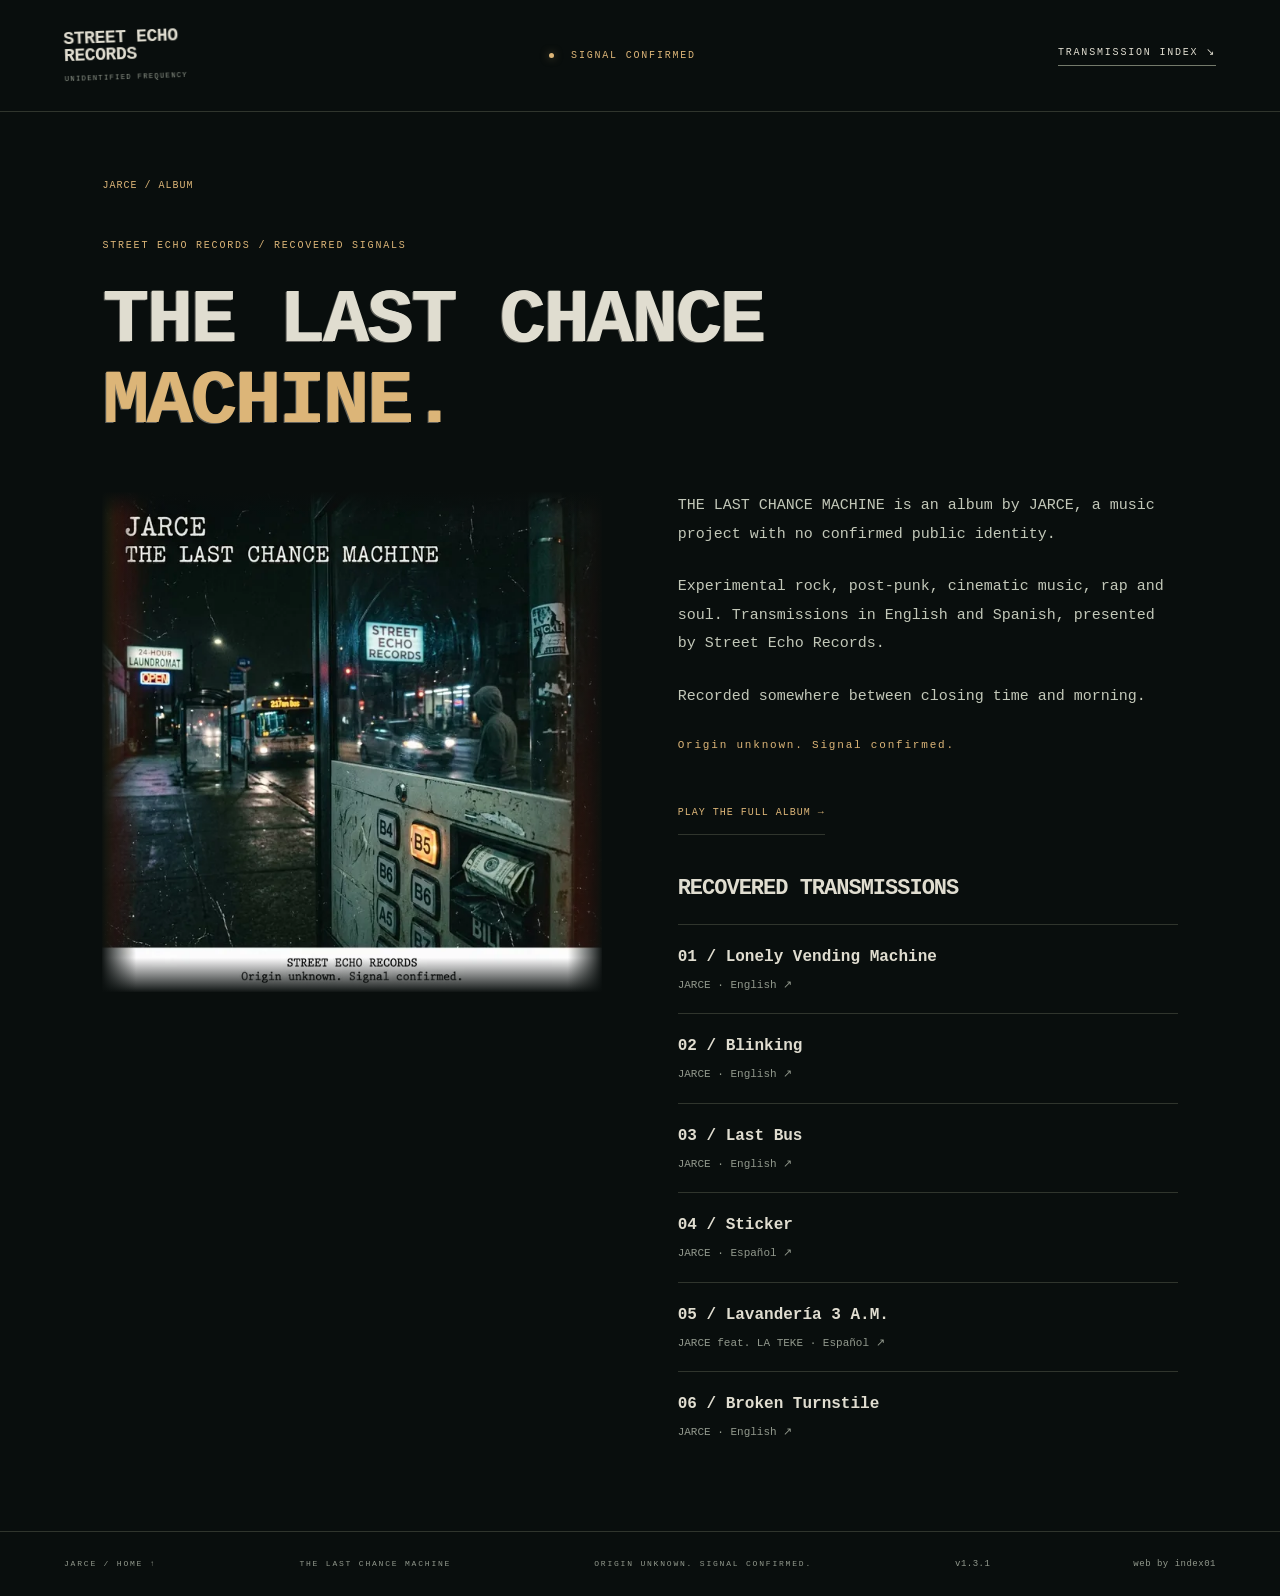
==== commit 25a78722: "Add track navigation and preload consecutive album playback" ====
--- a/the-last-chance-machine/index.html
+++ b/the-last-chance-machine/index.html
@@ -29,4 +29,4 @@
 <meta name="twitter:description" content="THE LAST CHANCE MACHINE by JARCE. Listen to all six tracks in order, explore the artwork and read the official lyrics. Featuring LA TEKE on Lavandería 3 A.M.">
 <meta name="twitter:image" content="https://jarce.online/assets/og/the-last-chance-machine.jpg">
 <meta name="twitter:image:alt" content="THE LAST CHANCE MACHINE by JARCE: album cover with six recovered transmissions.">
-<script type="application/ld+json">{"@context":"https://schema.org","@graph":[{"@type":"MusicGroup","@id":"https://jarce.online/#jarce","name":"JARCE","url":"https://jarce.online/","description":"Music project with no confirmed public identity."},{"@type":"MusicAlbum","@id":"https://jarce.online/the-last-chance-machine/#album","name":"THE LAST CHANCE MACHINE","url":"https://jarce.online/the-last-chance-machine/","byArtist":{"@id":"https://jarce.online/#jarce"},"image":"https://jarce.online/assets/album-cover.jpg","numTracks":6,"albumProductionType":"https://schema.org/StudioAlbum","track":[{"@type":"MusicRecording","@id":"https://jarce.online/transmissions/01-lonely-vending-machine/#recording","name":"Lonely Vending Machine","url":"https://jarce.online/transmissions/01-lonely-vending-machine/","position":1,"duration":"PT4M24S","inLanguage":"en","genre":["Experimental rock","Post-punk","Cinematic"],"byArtist":{"@id":"https://jarce.online/#jarce"},"inAlbum":{"@id":"https://jarce.online/the-last-chance-machine/#album"},"image":"https://jarce.online/assets/01_lonely_vending_machine-v2.jpg","audio":{"@type":"AudioObject","contentUrl":"https://jarce.online/assets/music/01_lonely_vending_machine.mp3","encodingFormat":"audio/mpeg","duration":"PT4M24S","name":"Lonely Vending Machine"}},{"@type":"MusicRecording","@id":"https://jarce.online/transmissions/02-blinking/#recording","name":"Blinking","url":"https://jarce.online/transmissions/02-blinking/","position":2,"duration":"PT2M26S","inLanguage":"en","genre":["Post-punk","Experimental","Rap"],"byArtist":{"@id":"https://jarce.online/#jarce"},"inAlbum":{"@id":"https://jarce.online/the-last-chance-machine/#album"},"image":"https://jarce.online/assets/02_blinking.jpg","audio":{"@type":"AudioObject","contentUrl":"https://jarce.online/assets/music/02_blinking.mp3","encodingFormat":"audio/mpeg","duration":"PT2M26S","name":"Blinking"}},{"@type":"MusicRecording","@id":"https://jarce.online/transmissions/03-last-bus/#recording","name":"Last Bus","url":"https://jarce.online/transmissions/03-last-bus/","position":3,"duration":"PT3M22S","inLanguage":"en","genre":["Experimental","Cinematic"],"byArtist":{"@id":"https://jarce.online/#jarce"},"inAlbum":{"@id":"https://jarce.online/the-last-chance-machine/#album"},"image":"https://jarce.online/assets/03_last_bus.jpg","audio":{"@type":"AudioObject","contentUrl":"https://jarce.online/assets/music/03_last_bus.mp3","encodingFormat":"audio/mpeg","duration":"PT3M22S","name":"Last Bus"}},{"@type":"MusicRecording","@id":"https://jarce.online/transmissions/04-sticker/#recording","name":"Sticker","url":"https://jarce.online/transmissions/04-sticker/","position":4,"duration":"PT2M47S","inLanguage":"es","genre":["Urban","Experimental","Rap"],"byArtist":{"@id":"https://jarce.online/#jarce"},"inAlbum":{"@id":"https://jarce.online/the-last-chance-machine/#album"},"image":"https://jarce.online/assets/04_sticker.jpg","audio":{"@type":"AudioObject","contentUrl":"https://jarce.online/assets/music/04_sticker.mp3","encodingFormat":"audio/mpeg","duration":"PT2M47S","name":"Sticker"}},{"@type":"MusicRecording","@id":"https://jarce.online/transmissions/05-lavanderia-3am/#recording","name":"Lavandería 3 A.M.","url":"https://jarce.online/transmissions/05-lavanderia-3am/","position":5,"duration":"PT4M11S","inLanguage":"es","genre":["Rap","Soul","Experimental"],"byArtist":{"@id":"https://jarce.online/#jarce"},"inAlbum":{"@id":"https://jarce.online/the-last-chance-machine/#album"},"image":"https://jarce.online/assets/05_lavanderia_3am-v2.jpg","audio":{"@type":"AudioObject","contentUrl":"https://jarce.online/assets/music/05_lavanderia_3am.mp3","encodingFormat":"audio/mpeg","duration":"PT4M11S","name":"Lavandería 3 A.M."},"contributor":{"@type":"Person","name":"LA TEKE"}},{"@type":"MusicRecording","@id":"https://jarce.online/transmissions/06-broken-turnstile/#recording","name":"Broken Turnstile","url":"https://jarce.online/transmissions/06-broken-turnstile/","position":6,"duration":"PT3M24S","inLanguage":"en","genre":["Post-punk","Experimental","Rap"],"byArtist":{"@id":"https://jarce.online/#jarce"},"inAlbum":{"@id":"https://jarce.online/the-last-chance-machine/#album"},"image":"https://jarce.online/assets/06_broken_turnstile.jpg","audio":{"@type":"AudioObject","contentUrl":"https://jarce.online/assets/music/06_broken_turnstile.mp3","encodingFormat":"audio/mpeg","duration":"PT3M24S","name":"Broken Turnstile"}}]},{"@type":"BreadcrumbList","itemListElement":[{"@type":"ListItem","position":1,"name":"JARCE","item":"https://jarce.online/"},{"@type":"ListItem","position":2,"name":"THE LAST CHANCE MACHINE","item":"https://jarce.online/the-last-chance-machine/"}]}]}</script><link rel="stylesheet" href="/style.css?v=1.3.0"><script src="/signal.js?v=1.3.0" defer></script><link rel="manifest" href="/manifest.webmanifest"><link rel="apple-touch-icon" href="/assets/icons/icon-180.png"><meta name="apple-mobile-web-app-capable" content="yes"><meta name="mobile-web-app-capable" content="yes"><meta name="apple-mobile-web-app-title" content="JARCE"><meta name="apple-mobile-web-app-status-bar-style" content="black"><script src="/pwa.js?v=1.3.0" defer></script><link rel="icon" type="image/x-icon" href="/favicon.ico?v=b5"><link rel="icon" type="image/png" sizes="192x192" href="/assets/icons/icon-192.png"></head><body class="detail-page"><svg class="ink-filter" aria-hidden="true" xmlns="http://www.w3.org/2000/svg"><defs><filter id="worn-ink" x="-3%" y="-5%" width="106%" height="110%"><feTurbulence type="fractalNoise" baseFrequency=".55" numOctaves="3" seed="17" result="grain"/><feColorMatrix in="grain" type="luminanceToAlpha"/><feComponentTransfer result="holes"><feFuncA type="discrete" tableValues="0 0 0 0 0 0 0 0 0 1"/></feComponentTransfer><feComposite in="SourceGraphic" in2="holes" operator="out"/></filter></defs></svg><a class="skip" href="#content">Skip to content</a><header><a class="label" href="/">STREET ECHO<br>RECORDS<span class="frequency">UNIDENTIFIED FREQUENCY</span></a><span class="status"><i></i> SIGNAL CONFIRMED</span><a class="archive-link" href="/#transmissions">TRANSMISSION INDEX ↘</a></header><main id="content" class="archive"><nav class="page-path" aria-label="Breadcrumb"><a href="/">JARCE</a> / ALBUM</nav><p class="eyebrow">STREET ECHO RECORDS / RECOVERED SIGNALS</p><h1 class="album-title">THE LAST CHANCE<br><em>MACHINE.</em></h1><div class="album-overview"><a class="poster-link" href="/assets/album-cover.webp"><img src="/assets/album-cover.webp" srcset="/assets/album-cover-640.webp 640w, /assets/album-cover.webp 1024w" sizes="(max-width: 700px) 88vw, 44vw" width="1024" height="1024" fetchpriority="high" alt="THE LAST CHANCE MACHINE by JARCE — original album cover" decoding="async"></a><div class="album-copy"><p>THE LAST CHANCE MACHINE is an album by JARCE, a music project with no confirmed public identity.</p><p>Experimental rock, post-punk, cinematic music, rap and soul. Transmissions in English and Spanish, presented by Street Echo Records.</p><p>Recorded somewhere between closing time and morning.</p><p class="eyebrow">Origin unknown. Signal confirmed.</p><h2 class="record-index-title">Recovered transmissions</h2><ol class="release-index"><li value="1"><a href="/transmissions/01-lonely-vending-machine/"><span>01 / Lonely Vending Machine</span><small>JARCE · English ↗</small></a></li><li value="2"><a href="/transmissions/02-blinking/"><span>02 / Blinking</span><small>JARCE · English ↗</small></a></li><li value="3"><a href="/transmissions/03-last-bus/"><span>03 / Last Bus</span><small>JARCE · English ↗</small></a></li><li value="4"><a href="/transmissions/04-sticker/"><span>04 / Sticker</span><small>JARCE · Español ↗</small></a></li><li value="5"><a href="/transmissions/05-lavanderia-3am/"><span>05 / Lavandería 3 A.M.</span><small>JARCE feat. LA TEKE · Español ↗</small></a></li><li value="6"><a href="/transmissions/06-broken-turnstile/"><span>06 / Broken Turnstile</span><small>JARCE · English ↗</small></a></li></ol></div></div></main><footer><a href="/">JARCE / HOME ↑</a><a href="/the-last-chance-machine/">THE LAST CHANCE MACHINE</a><span>ORIGIN UNKNOWN. SIGNAL CONFIRMED.</span><span class="site-version" style="font-size:9px;letter-spacing:.5px;white-space:nowrap">v1.3.0</span><a class="web-credit" href="https://index01.net" style="font-size:9px;letter-spacing:.5px;white-space:nowrap">web by index01</a><button id="install-app" type="button" hidden style="font:inherit;color:var(--amber);background:transparent;border:1px solid var(--line);padding:8px;cursor:pointer">INSTALL JARCE ↓</button></footer></body></html>+<script type="application/ld+json">{"@context":"https://schema.org","@graph":[{"@type":"MusicGroup","@id":"https://jarce.online/#jarce","name":"JARCE","url":"https://jarce.online/","description":"Music project with no confirmed public identity."},{"@type":"MusicAlbum","@id":"https://jarce.online/the-last-chance-machine/#album","name":"THE LAST CHANCE MACHINE","url":"https://jarce.online/the-last-chance-machine/","byArtist":{"@id":"https://jarce.online/#jarce"},"image":"https://jarce.online/assets/album-cover.jpg","numTracks":6,"albumProductionType":"https://schema.org/StudioAlbum","track":[{"@type":"MusicRecording","@id":"https://jarce.online/transmissions/01-lonely-vending-machine/#recording","name":"Lonely Vending Machine","url":"https://jarce.online/transmissions/01-lonely-vending-machine/","position":1,"duration":"PT4M24S","inLanguage":"en","genre":["Experimental rock","Post-punk","Cinematic"],"byArtist":{"@id":"https://jarce.online/#jarce"},"inAlbum":{"@id":"https://jarce.online/the-last-chance-machine/#album"},"image":"https://jarce.online/assets/01_lonely_vending_machine-v2.jpg","audio":{"@type":"AudioObject","contentUrl":"https://jarce.online/assets/music/01_lonely_vending_machine.mp3","encodingFormat":"audio/mpeg","duration":"PT4M24S","name":"Lonely Vending Machine"}},{"@type":"MusicRecording","@id":"https://jarce.online/transmissions/02-blinking/#recording","name":"Blinking","url":"https://jarce.online/transmissions/02-blinking/","position":2,"duration":"PT2M26S","inLanguage":"en","genre":["Post-punk","Experimental","Rap"],"byArtist":{"@id":"https://jarce.online/#jarce"},"inAlbum":{"@id":"https://jarce.online/the-last-chance-machine/#album"},"image":"https://jarce.online/assets/02_blinking.jpg","audio":{"@type":"AudioObject","contentUrl":"https://jarce.online/assets/music/02_blinking.mp3","encodingFormat":"audio/mpeg","duration":"PT2M26S","name":"Blinking"}},{"@type":"MusicRecording","@id":"https://jarce.online/transmissions/03-last-bus/#recording","name":"Last Bus","url":"https://jarce.online/transmissions/03-last-bus/","position":3,"duration":"PT3M22S","inLanguage":"en","genre":["Experimental","Cinematic"],"byArtist":{"@id":"https://jarce.online/#jarce"},"inAlbum":{"@id":"https://jarce.online/the-last-chance-machine/#album"},"image":"https://jarce.online/assets/03_last_bus.jpg","audio":{"@type":"AudioObject","contentUrl":"https://jarce.online/assets/music/03_last_bus.mp3","encodingFormat":"audio/mpeg","duration":"PT3M22S","name":"Last Bus"}},{"@type":"MusicRecording","@id":"https://jarce.online/transmissions/04-sticker/#recording","name":"Sticker","url":"https://jarce.online/transmissions/04-sticker/","position":4,"duration":"PT2M47S","inLanguage":"es","genre":["Urban","Experimental","Rap"],"byArtist":{"@id":"https://jarce.online/#jarce"},"inAlbum":{"@id":"https://jarce.online/the-last-chance-machine/#album"},"image":"https://jarce.online/assets/04_sticker.jpg","audio":{"@type":"AudioObject","contentUrl":"https://jarce.online/assets/music/04_sticker.mp3","encodingFormat":"audio/mpeg","duration":"PT2M47S","name":"Sticker"}},{"@type":"MusicRecording","@id":"https://jarce.online/transmissions/05-lavanderia-3am/#recording","name":"Lavandería 3 A.M.","url":"https://jarce.online/transmissions/05-lavanderia-3am/","position":5,"duration":"PT4M11S","inLanguage":"es","genre":["Rap","Soul","Experimental"],"byArtist":{"@id":"https://jarce.online/#jarce"},"inAlbum":{"@id":"https://jarce.online/the-last-chance-machine/#album"},"image":"https://jarce.online/assets/05_lavanderia_3am-v2.jpg","audio":{"@type":"AudioObject","contentUrl":"https://jarce.online/assets/music/05_lavanderia_3am.mp3","encodingFormat":"audio/mpeg","duration":"PT4M11S","name":"Lavandería 3 A.M."},"contributor":{"@type":"Person","name":"LA TEKE"}},{"@type":"MusicRecording","@id":"https://jarce.online/transmissions/06-broken-turnstile/#recording","name":"Broken Turnstile","url":"https://jarce.online/transmissions/06-broken-turnstile/","position":6,"duration":"PT3M24S","inLanguage":"en","genre":["Post-punk","Experimental","Rap"],"byArtist":{"@id":"https://jarce.online/#jarce"},"inAlbum":{"@id":"https://jarce.online/the-last-chance-machine/#album"},"image":"https://jarce.online/assets/06_broken_turnstile.jpg","audio":{"@type":"AudioObject","contentUrl":"https://jarce.online/assets/music/06_broken_turnstile.mp3","encodingFormat":"audio/mpeg","duration":"PT3M24S","name":"Broken Turnstile"}}]},{"@type":"BreadcrumbList","itemListElement":[{"@type":"ListItem","position":1,"name":"JARCE","item":"https://jarce.online/"},{"@type":"ListItem","position":2,"name":"THE LAST CHANCE MACHINE","item":"https://jarce.online/the-last-chance-machine/"}]}]}</script><link rel="stylesheet" href="/style.css?v=1.3.1"><script src="/signal.js?v=1.3.1" defer></script><link rel="manifest" href="/manifest.webmanifest"><link rel="apple-touch-icon" href="/assets/icons/icon-180.png"><meta name="apple-mobile-web-app-capable" content="yes"><meta name="mobile-web-app-capable" content="yes"><meta name="apple-mobile-web-app-title" content="JARCE"><meta name="apple-mobile-web-app-status-bar-style" content="black"><script src="/pwa.js?v=1.3.1" defer></script><link rel="icon" type="image/x-icon" href="/favicon.ico?v=b5"><link rel="icon" type="image/png" sizes="192x192" href="/assets/icons/icon-192.png"></head><body class="detail-page"><svg class="ink-filter" aria-hidden="true" xmlns="http://www.w3.org/2000/svg"><defs><filter id="worn-ink" x="-3%" y="-5%" width="106%" height="110%"><feTurbulence type="fractalNoise" baseFrequency=".55" numOctaves="3" seed="17" result="grain"/><feColorMatrix in="grain" type="luminanceToAlpha"/><feComponentTransfer result="holes"><feFuncA type="discrete" tableValues="0 0 0 0 0 0 0 0 0 1"/></feComponentTransfer><feComposite in="SourceGraphic" in2="holes" operator="out"/></filter></defs></svg><a class="skip" href="#content">Skip to content</a><header><a class="label" href="/">STREET ECHO<br>RECORDS<span class="frequency">UNIDENTIFIED FREQUENCY</span></a><span class="status"><i></i> SIGNAL CONFIRMED</span><a class="archive-link" href="/#transmissions">TRANSMISSION INDEX ↘</a></header><main id="content" class="archive"><nav class="page-path" aria-label="Breadcrumb"><a href="/">JARCE</a> / ALBUM</nav><p class="eyebrow">STREET ECHO RECORDS / RECOVERED SIGNALS</p><h1 class="album-title">THE LAST CHANCE<br><em>MACHINE.</em></h1><div class="album-overview"><a class="poster-link" href="/assets/album-cover.webp"><img src="/assets/album-cover.webp" srcset="/assets/album-cover-640.webp 640w, /assets/album-cover.webp 1024w" sizes="(max-width: 700px) 88vw, 44vw" width="1024" height="1024" fetchpriority="high" alt="THE LAST CHANCE MACHINE by JARCE — original album cover" decoding="async"></a><div class="album-copy"><p>THE LAST CHANCE MACHINE is an album by JARCE, a music project with no confirmed public identity.</p><p>Experimental rock, post-punk, cinematic music, rap and soul. Transmissions in English and Spanish, presented by Street Echo Records.</p><p>Recorded somewhere between closing time and morning.</p><p class="eyebrow">Origin unknown. Signal confirmed.</p><p><a class="record-link" href="/#transmissions">PLAY THE FULL ALBUM →</a></p><h2 class="record-index-title">Recovered transmissions</h2><ol class="release-index"><li value="1"><a href="/transmissions/01-lonely-vending-machine/"><span>01 / Lonely Vending Machine</span><small>JARCE · English ↗</small></a></li><li value="2"><a href="/transmissions/02-blinking/"><span>02 / Blinking</span><small>JARCE · English ↗</small></a></li><li value="3"><a href="/transmissions/03-last-bus/"><span>03 / Last Bus</span><small>JARCE · English ↗</small></a></li><li value="4"><a href="/transmissions/04-sticker/"><span>04 / Sticker</span><small>JARCE · Español ↗</small></a></li><li value="5"><a href="/transmissions/05-lavanderia-3am/"><span>05 / Lavandería 3 A.M.</span><small>JARCE feat. LA TEKE · Español ↗</small></a></li><li value="6"><a href="/transmissions/06-broken-turnstile/"><span>06 / Broken Turnstile</span><small>JARCE · English ↗</small></a></li></ol></div></div></main><footer><a href="/">JARCE / HOME ↑</a><a href="/the-last-chance-machine/">THE LAST CHANCE MACHINE</a><span>ORIGIN UNKNOWN. SIGNAL CONFIRMED.</span><span class="site-version" style="font-size:9px;letter-spacing:.5px;white-space:nowrap">v1.3.1</span><a class="web-credit" href="https://index01.net" style="font-size:9px;letter-spacing:.5px;white-space:nowrap">web by index01</a><button id="install-app" type="button" hidden style="font:inherit;color:var(--amber);background:transparent;border:1px solid var(--line);padding:8px;cursor:pointer">INSTALL JARCE ↓</button></footer></body></html>
--- a/style.css
+++ b/style.css
@@ -119,3 +119,5 @@
 .poster-close:hover,.poster-close:focus-visible{border-color:var(--amber)}
 .poster-close:focus-visible{outline:2px solid var(--amber);outline-offset:3px}
 .poster-link{cursor:zoom-in}
+
+.track-controls{display:flex;justify-content:space-between;gap:16px;flex-wrap:wrap;margin-top:18px}.track-controls a,.track-controls button{font:12px/1.5 monospace;color:var(--amber);background:transparent;border:1px solid var(--line);padding:12px;cursor:pointer}.track-controls button:disabled{opacity:.35;cursor:default}
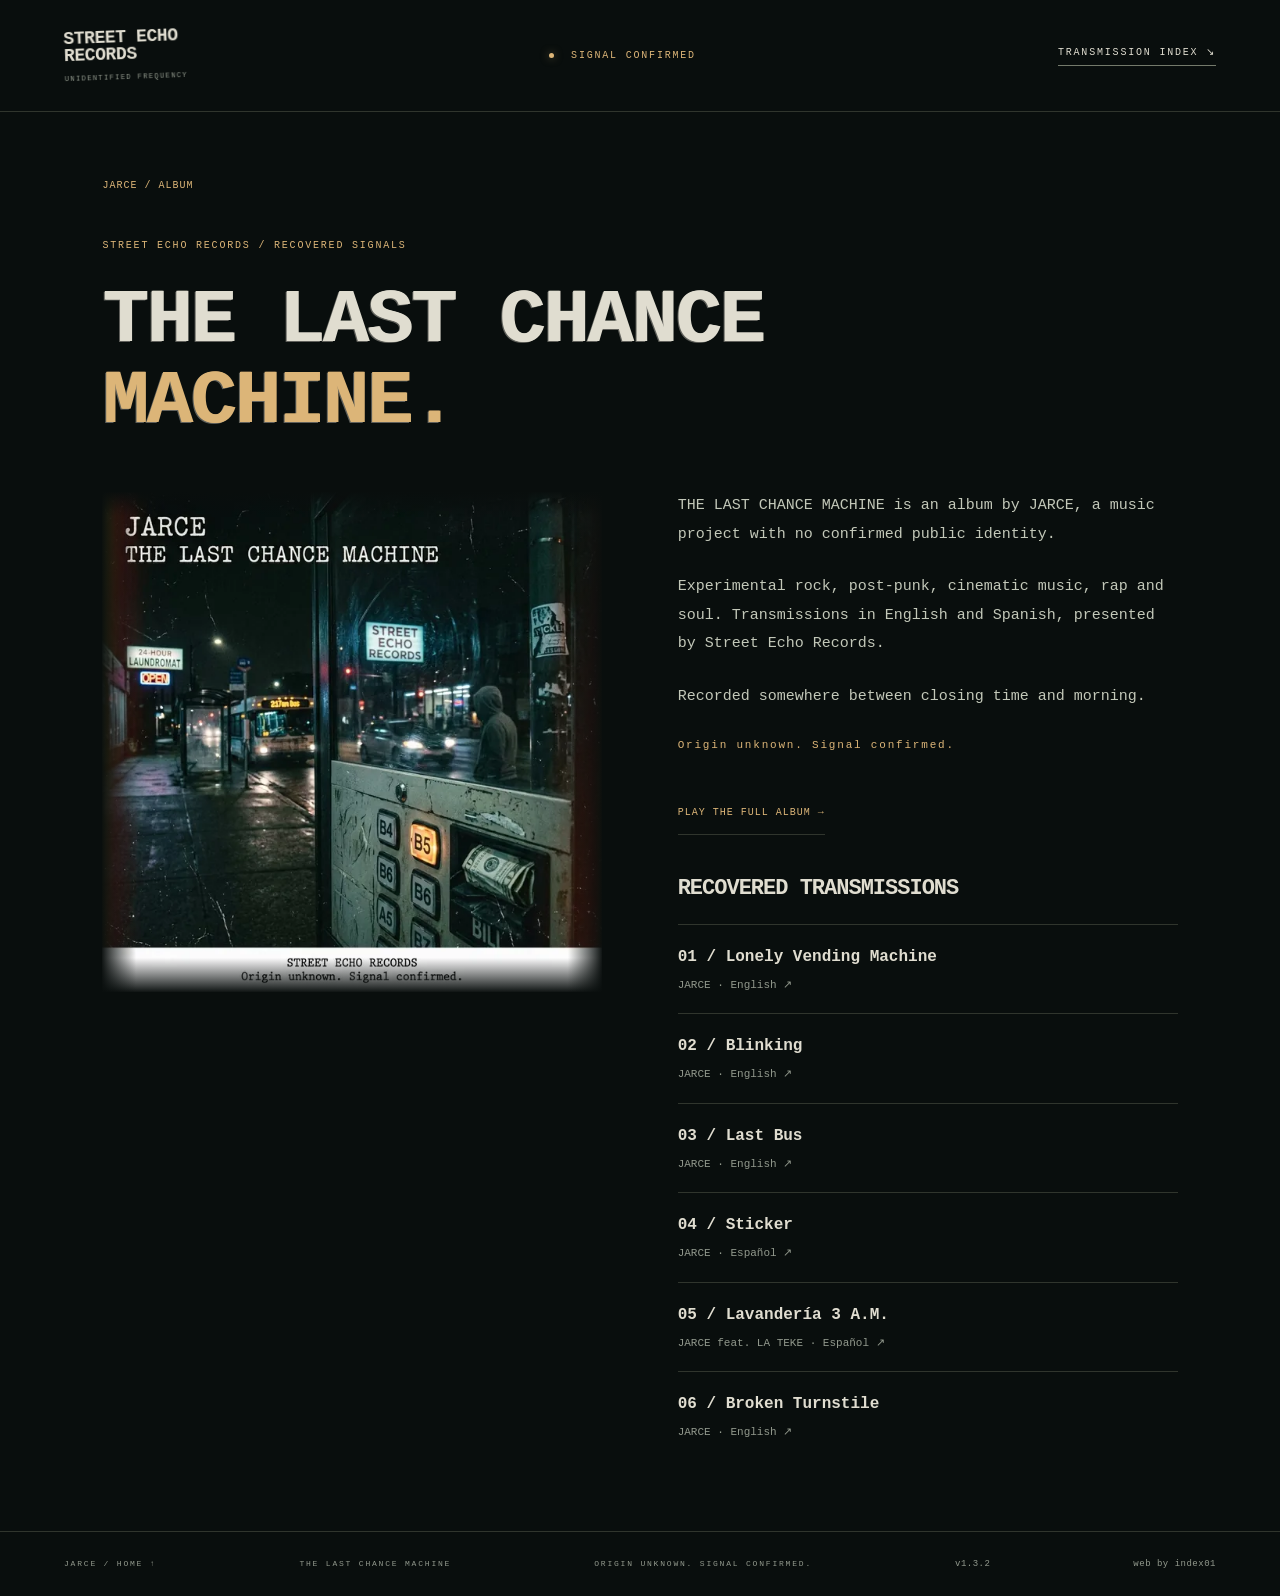
==== commit cd0065a3: "Read lyrics inline without interrupting the current song" ====
--- a/the-last-chance-machine/index.html
+++ b/the-last-chance-machine/index.html
@@ -29,4 +29,4 @@
 <meta name="twitter:description" content="THE LAST CHANCE MACHINE by JARCE. Listen to all six tracks in order, explore the artwork and read the official lyrics. Featuring LA TEKE on Lavandería 3 A.M.">
 <meta name="twitter:image" content="https://jarce.online/assets/og/the-last-chance-machine.jpg">
 <meta name="twitter:image:alt" content="THE LAST CHANCE MACHINE by JARCE: album cover with six recovered transmissions.">
-<script type="application/ld+json">{"@context":"https://schema.org","@graph":[{"@type":"MusicGroup","@id":"https://jarce.online/#jarce","name":"JARCE","url":"https://jarce.online/","description":"Music project with no confirmed public identity."},{"@type":"MusicAlbum","@id":"https://jarce.online/the-last-chance-machine/#album","name":"THE LAST CHANCE MACHINE","url":"https://jarce.online/the-last-chance-machine/","byArtist":{"@id":"https://jarce.online/#jarce"},"image":"https://jarce.online/assets/album-cover.jpg","numTracks":6,"albumProductionType":"https://schema.org/StudioAlbum","track":[{"@type":"MusicRecording","@id":"https://jarce.online/transmissions/01-lonely-vending-machine/#recording","name":"Lonely Vending Machine","url":"https://jarce.online/transmissions/01-lonely-vending-machine/","position":1,"duration":"PT4M24S","inLanguage":"en","genre":["Experimental rock","Post-punk","Cinematic"],"byArtist":{"@id":"https://jarce.online/#jarce"},"inAlbum":{"@id":"https://jarce.online/the-last-chance-machine/#album"},"image":"https://jarce.online/assets/01_lonely_vending_machine-v2.jpg","audio":{"@type":"AudioObject","contentUrl":"https://jarce.online/assets/music/01_lonely_vending_machine.mp3","encodingFormat":"audio/mpeg","duration":"PT4M24S","name":"Lonely Vending Machine"}},{"@type":"MusicRecording","@id":"https://jarce.online/transmissions/02-blinking/#recording","name":"Blinking","url":"https://jarce.online/transmissions/02-blinking/","position":2,"duration":"PT2M26S","inLanguage":"en","genre":["Post-punk","Experimental","Rap"],"byArtist":{"@id":"https://jarce.online/#jarce"},"inAlbum":{"@id":"https://jarce.online/the-last-chance-machine/#album"},"image":"https://jarce.online/assets/02_blinking.jpg","audio":{"@type":"AudioObject","contentUrl":"https://jarce.online/assets/music/02_blinking.mp3","encodingFormat":"audio/mpeg","duration":"PT2M26S","name":"Blinking"}},{"@type":"MusicRecording","@id":"https://jarce.online/transmissions/03-last-bus/#recording","name":"Last Bus","url":"https://jarce.online/transmissions/03-last-bus/","position":3,"duration":"PT3M22S","inLanguage":"en","genre":["Experimental","Cinematic"],"byArtist":{"@id":"https://jarce.online/#jarce"},"inAlbum":{"@id":"https://jarce.online/the-last-chance-machine/#album"},"image":"https://jarce.online/assets/03_last_bus.jpg","audio":{"@type":"AudioObject","contentUrl":"https://jarce.online/assets/music/03_last_bus.mp3","encodingFormat":"audio/mpeg","duration":"PT3M22S","name":"Last Bus"}},{"@type":"MusicRecording","@id":"https://jarce.online/transmissions/04-sticker/#recording","name":"Sticker","url":"https://jarce.online/transmissions/04-sticker/","position":4,"duration":"PT2M47S","inLanguage":"es","genre":["Urban","Experimental","Rap"],"byArtist":{"@id":"https://jarce.online/#jarce"},"inAlbum":{"@id":"https://jarce.online/the-last-chance-machine/#album"},"image":"https://jarce.online/assets/04_sticker.jpg","audio":{"@type":"AudioObject","contentUrl":"https://jarce.online/assets/music/04_sticker.mp3","encodingFormat":"audio/mpeg","duration":"PT2M47S","name":"Sticker"}},{"@type":"MusicRecording","@id":"https://jarce.online/transmissions/05-lavanderia-3am/#recording","name":"Lavandería 3 A.M.","url":"https://jarce.online/transmissions/05-lavanderia-3am/","position":5,"duration":"PT4M11S","inLanguage":"es","genre":["Rap","Soul","Experimental"],"byArtist":{"@id":"https://jarce.online/#jarce"},"inAlbum":{"@id":"https://jarce.online/the-last-chance-machine/#album"},"image":"https://jarce.online/assets/05_lavanderia_3am-v2.jpg","audio":{"@type":"AudioObject","contentUrl":"https://jarce.online/assets/music/05_lavanderia_3am.mp3","encodingFormat":"audio/mpeg","duration":"PT4M11S","name":"Lavandería 3 A.M."},"contributor":{"@type":"Person","name":"LA TEKE"}},{"@type":"MusicRecording","@id":"https://jarce.online/transmissions/06-broken-turnstile/#recording","name":"Broken Turnstile","url":"https://jarce.online/transmissions/06-broken-turnstile/","position":6,"duration":"PT3M24S","inLanguage":"en","genre":["Post-punk","Experimental","Rap"],"byArtist":{"@id":"https://jarce.online/#jarce"},"inAlbum":{"@id":"https://jarce.online/the-last-chance-machine/#album"},"image":"https://jarce.online/assets/06_broken_turnstile.jpg","audio":{"@type":"AudioObject","contentUrl":"https://jarce.online/assets/music/06_broken_turnstile.mp3","encodingFormat":"audio/mpeg","duration":"PT3M24S","name":"Broken Turnstile"}}]},{"@type":"BreadcrumbList","itemListElement":[{"@type":"ListItem","position":1,"name":"JARCE","item":"https://jarce.online/"},{"@type":"ListItem","position":2,"name":"THE LAST CHANCE MACHINE","item":"https://jarce.online/the-last-chance-machine/"}]}]}</script><link rel="stylesheet" href="/style.css?v=1.3.1"><script src="/signal.js?v=1.3.1" defer></script><link rel="manifest" href="/manifest.webmanifest"><link rel="apple-touch-icon" href="/assets/icons/icon-180.png"><meta name="apple-mobile-web-app-capable" content="yes"><meta name="mobile-web-app-capable" content="yes"><meta name="apple-mobile-web-app-title" content="JARCE"><meta name="apple-mobile-web-app-status-bar-style" content="black"><script src="/pwa.js?v=1.3.1" defer></script><link rel="icon" type="image/x-icon" href="/favicon.ico?v=b5"><link rel="icon" type="image/png" sizes="192x192" href="/assets/icons/icon-192.png"></head><body class="detail-page"><svg class="ink-filter" aria-hidden="true" xmlns="http://www.w3.org/2000/svg"><defs><filter id="worn-ink" x="-3%" y="-5%" width="106%" height="110%"><feTurbulence type="fractalNoise" baseFrequency=".55" numOctaves="3" seed="17" result="grain"/><feColorMatrix in="grain" type="luminanceToAlpha"/><feComponentTransfer result="holes"><feFuncA type="discrete" tableValues="0 0 0 0 0 0 0 0 0 1"/></feComponentTransfer><feComposite in="SourceGraphic" in2="holes" operator="out"/></filter></defs></svg><a class="skip" href="#content">Skip to content</a><header><a class="label" href="/">STREET ECHO<br>RECORDS<span class="frequency">UNIDENTIFIED FREQUENCY</span></a><span class="status"><i></i> SIGNAL CONFIRMED</span><a class="archive-link" href="/#transmissions">TRANSMISSION INDEX ↘</a></header><main id="content" class="archive"><nav class="page-path" aria-label="Breadcrumb"><a href="/">JARCE</a> / ALBUM</nav><p class="eyebrow">STREET ECHO RECORDS / RECOVERED SIGNALS</p><h1 class="album-title">THE LAST CHANCE<br><em>MACHINE.</em></h1><div class="album-overview"><a class="poster-link" href="/assets/album-cover.webp"><img src="/assets/album-cover.webp" srcset="/assets/album-cover-640.webp 640w, /assets/album-cover.webp 1024w" sizes="(max-width: 700px) 88vw, 44vw" width="1024" height="1024" fetchpriority="high" alt="THE LAST CHANCE MACHINE by JARCE — original album cover" decoding="async"></a><div class="album-copy"><p>THE LAST CHANCE MACHINE is an album by JARCE, a music project with no confirmed public identity.</p><p>Experimental rock, post-punk, cinematic music, rap and soul. Transmissions in English and Spanish, presented by Street Echo Records.</p><p>Recorded somewhere between closing time and morning.</p><p class="eyebrow">Origin unknown. Signal confirmed.</p><p><a class="record-link" href="/#transmissions">PLAY THE FULL ALBUM →</a></p><h2 class="record-index-title">Recovered transmissions</h2><ol class="release-index"><li value="1"><a href="/transmissions/01-lonely-vending-machine/"><span>01 / Lonely Vending Machine</span><small>JARCE · English ↗</small></a></li><li value="2"><a href="/transmissions/02-blinking/"><span>02 / Blinking</span><small>JARCE · English ↗</small></a></li><li value="3"><a href="/transmissions/03-last-bus/"><span>03 / Last Bus</span><small>JARCE · English ↗</small></a></li><li value="4"><a href="/transmissions/04-sticker/"><span>04 / Sticker</span><small>JARCE · Español ↗</small></a></li><li value="5"><a href="/transmissions/05-lavanderia-3am/"><span>05 / Lavandería 3 A.M.</span><small>JARCE feat. LA TEKE · Español ↗</small></a></li><li value="6"><a href="/transmissions/06-broken-turnstile/"><span>06 / Broken Turnstile</span><small>JARCE · English ↗</small></a></li></ol></div></div></main><footer><a href="/">JARCE / HOME ↑</a><a href="/the-last-chance-machine/">THE LAST CHANCE MACHINE</a><span>ORIGIN UNKNOWN. SIGNAL CONFIRMED.</span><span class="site-version" style="font-size:9px;letter-spacing:.5px;white-space:nowrap">v1.3.1</span><a class="web-credit" href="https://index01.net" style="font-size:9px;letter-spacing:.5px;white-space:nowrap">web by index01</a><button id="install-app" type="button" hidden style="font:inherit;color:var(--amber);background:transparent;border:1px solid var(--line);padding:8px;cursor:pointer">INSTALL JARCE ↓</button></footer></body></html>+<script type="application/ld+json">{"@context":"https://schema.org","@graph":[{"@type":"MusicGroup","@id":"https://jarce.online/#jarce","name":"JARCE","url":"https://jarce.online/","description":"Music project with no confirmed public identity."},{"@type":"MusicAlbum","@id":"https://jarce.online/the-last-chance-machine/#album","name":"THE LAST CHANCE MACHINE","url":"https://jarce.online/the-last-chance-machine/","byArtist":{"@id":"https://jarce.online/#jarce"},"image":"https://jarce.online/assets/album-cover.jpg","numTracks":6,"albumProductionType":"https://schema.org/StudioAlbum","track":[{"@type":"MusicRecording","@id":"https://jarce.online/transmissions/01-lonely-vending-machine/#recording","name":"Lonely Vending Machine","url":"https://jarce.online/transmissions/01-lonely-vending-machine/","position":1,"duration":"PT4M24S","inLanguage":"en","genre":["Experimental rock","Post-punk","Cinematic"],"byArtist":{"@id":"https://jarce.online/#jarce"},"inAlbum":{"@id":"https://jarce.online/the-last-chance-machine/#album"},"image":"https://jarce.online/assets/01_lonely_vending_machine-v2.jpg","audio":{"@type":"AudioObject","contentUrl":"https://jarce.online/assets/music/01_lonely_vending_machine.mp3","encodingFormat":"audio/mpeg","duration":"PT4M24S","name":"Lonely Vending Machine"}},{"@type":"MusicRecording","@id":"https://jarce.online/transmissions/02-blinking/#recording","name":"Blinking","url":"https://jarce.online/transmissions/02-blinking/","position":2,"duration":"PT2M26S","inLanguage":"en","genre":["Post-punk","Experimental","Rap"],"byArtist":{"@id":"https://jarce.online/#jarce"},"inAlbum":{"@id":"https://jarce.online/the-last-chance-machine/#album"},"image":"https://jarce.online/assets/02_blinking.jpg","audio":{"@type":"AudioObject","contentUrl":"https://jarce.online/assets/music/02_blinking.mp3","encodingFormat":"audio/mpeg","duration":"PT2M26S","name":"Blinking"}},{"@type":"MusicRecording","@id":"https://jarce.online/transmissions/03-last-bus/#recording","name":"Last Bus","url":"https://jarce.online/transmissions/03-last-bus/","position":3,"duration":"PT3M22S","inLanguage":"en","genre":["Experimental","Cinematic"],"byArtist":{"@id":"https://jarce.online/#jarce"},"inAlbum":{"@id":"https://jarce.online/the-last-chance-machine/#album"},"image":"https://jarce.online/assets/03_last_bus.jpg","audio":{"@type":"AudioObject","contentUrl":"https://jarce.online/assets/music/03_last_bus.mp3","encodingFormat":"audio/mpeg","duration":"PT3M22S","name":"Last Bus"}},{"@type":"MusicRecording","@id":"https://jarce.online/transmissions/04-sticker/#recording","name":"Sticker","url":"https://jarce.online/transmissions/04-sticker/","position":4,"duration":"PT2M47S","inLanguage":"es","genre":["Urban","Experimental","Rap"],"byArtist":{"@id":"https://jarce.online/#jarce"},"inAlbum":{"@id":"https://jarce.online/the-last-chance-machine/#album"},"image":"https://jarce.online/assets/04_sticker.jpg","audio":{"@type":"AudioObject","contentUrl":"https://jarce.online/assets/music/04_sticker.mp3","encodingFormat":"audio/mpeg","duration":"PT2M47S","name":"Sticker"}},{"@type":"MusicRecording","@id":"https://jarce.online/transmissions/05-lavanderia-3am/#recording","name":"Lavandería 3 A.M.","url":"https://jarce.online/transmissions/05-lavanderia-3am/","position":5,"duration":"PT4M11S","inLanguage":"es","genre":["Rap","Soul","Experimental"],"byArtist":{"@id":"https://jarce.online/#jarce"},"inAlbum":{"@id":"https://jarce.online/the-last-chance-machine/#album"},"image":"https://jarce.online/assets/05_lavanderia_3am-v2.jpg","audio":{"@type":"AudioObject","contentUrl":"https://jarce.online/assets/music/05_lavanderia_3am.mp3","encodingFormat":"audio/mpeg","duration":"PT4M11S","name":"Lavandería 3 A.M."},"contributor":{"@type":"Person","name":"LA TEKE"}},{"@type":"MusicRecording","@id":"https://jarce.online/transmissions/06-broken-turnstile/#recording","name":"Broken Turnstile","url":"https://jarce.online/transmissions/06-broken-turnstile/","position":6,"duration":"PT3M24S","inLanguage":"en","genre":["Post-punk","Experimental","Rap"],"byArtist":{"@id":"https://jarce.online/#jarce"},"inAlbum":{"@id":"https://jarce.online/the-last-chance-machine/#album"},"image":"https://jarce.online/assets/06_broken_turnstile.jpg","audio":{"@type":"AudioObject","contentUrl":"https://jarce.online/assets/music/06_broken_turnstile.mp3","encodingFormat":"audio/mpeg","duration":"PT3M24S","name":"Broken Turnstile"}}]},{"@type":"BreadcrumbList","itemListElement":[{"@type":"ListItem","position":1,"name":"JARCE","item":"https://jarce.online/"},{"@type":"ListItem","position":2,"name":"THE LAST CHANCE MACHINE","item":"https://jarce.online/the-last-chance-machine/"}]}]}</script><link rel="stylesheet" href="/style.css?v=1.3.2"><script src="/signal.js?v=1.3.2" defer></script><link rel="manifest" href="/manifest.webmanifest"><link rel="apple-touch-icon" href="/assets/icons/icon-180.png"><meta name="apple-mobile-web-app-capable" content="yes"><meta name="mobile-web-app-capable" content="yes"><meta name="apple-mobile-web-app-title" content="JARCE"><meta name="apple-mobile-web-app-status-bar-style" content="black"><script src="/pwa.js?v=1.3.2" defer></script><link rel="icon" type="image/x-icon" href="/favicon.ico?v=b5"><link rel="icon" type="image/png" sizes="192x192" href="/assets/icons/icon-192.png"></head><body class="detail-page"><svg class="ink-filter" aria-hidden="true" xmlns="http://www.w3.org/2000/svg"><defs><filter id="worn-ink" x="-3%" y="-5%" width="106%" height="110%"><feTurbulence type="fractalNoise" baseFrequency=".55" numOctaves="3" seed="17" result="grain"/><feColorMatrix in="grain" type="luminanceToAlpha"/><feComponentTransfer result="holes"><feFuncA type="discrete" tableValues="0 0 0 0 0 0 0 0 0 1"/></feComponentTransfer><feComposite in="SourceGraphic" in2="holes" operator="out"/></filter></defs></svg><a class="skip" href="#content">Skip to content</a><header><a class="label" href="/">STREET ECHO<br>RECORDS<span class="frequency">UNIDENTIFIED FREQUENCY</span></a><span class="status"><i></i> SIGNAL CONFIRMED</span><a class="archive-link" href="/#transmissions">TRANSMISSION INDEX ↘</a></header><main id="content" class="archive"><nav class="page-path" aria-label="Breadcrumb"><a href="/">JARCE</a> / ALBUM</nav><p class="eyebrow">STREET ECHO RECORDS / RECOVERED SIGNALS</p><h1 class="album-title">THE LAST CHANCE<br><em>MACHINE.</em></h1><div class="album-overview"><a class="poster-link" href="/assets/album-cover.webp"><img src="/assets/album-cover.webp" srcset="/assets/album-cover-640.webp 640w, /assets/album-cover.webp 1024w" sizes="(max-width: 700px) 88vw, 44vw" width="1024" height="1024" fetchpriority="high" alt="THE LAST CHANCE MACHINE by JARCE — original album cover" decoding="async"></a><div class="album-copy"><p>THE LAST CHANCE MACHINE is an album by JARCE, a music project with no confirmed public identity.</p><p>Experimental rock, post-punk, cinematic music, rap and soul. Transmissions in English and Spanish, presented by Street Echo Records.</p><p>Recorded somewhere between closing time and morning.</p><p class="eyebrow">Origin unknown. Signal confirmed.</p><p><a class="record-link" href="/#transmissions">PLAY THE FULL ALBUM →</a></p><h2 class="record-index-title">Recovered transmissions</h2><ol class="release-index"><li value="1"><a href="/transmissions/01-lonely-vending-machine/"><span>01 / Lonely Vending Machine</span><small>JARCE · English ↗</small></a></li><li value="2"><a href="/transmissions/02-blinking/"><span>02 / Blinking</span><small>JARCE · English ↗</small></a></li><li value="3"><a href="/transmissions/03-last-bus/"><span>03 / Last Bus</span><small>JARCE · English ↗</small></a></li><li value="4"><a href="/transmissions/04-sticker/"><span>04 / Sticker</span><small>JARCE · Español ↗</small></a></li><li value="5"><a href="/transmissions/05-lavanderia-3am/"><span>05 / Lavandería 3 A.M.</span><small>JARCE feat. LA TEKE · Español ↗</small></a></li><li value="6"><a href="/transmissions/06-broken-turnstile/"><span>06 / Broken Turnstile</span><small>JARCE · English ↗</small></a></li></ol></div></div></main><footer><a href="/">JARCE / HOME ↑</a><a href="/the-last-chance-machine/">THE LAST CHANCE MACHINE</a><span>ORIGIN UNKNOWN. SIGNAL CONFIRMED.</span><span class="site-version" style="font-size:9px;letter-spacing:.5px;white-space:nowrap">v1.3.2</span><a class="web-credit" href="https://index01.net" style="font-size:9px;letter-spacing:.5px;white-space:nowrap">web by index01</a><button id="install-app" type="button" hidden style="font:inherit;color:var(--amber);background:transparent;border:1px solid var(--line);padding:8px;cursor:pointer">INSTALL JARCE ↓</button></footer></body></html>
--- a/style.css
+++ b/style.css
@@ -121,3 +121,5 @@
 .poster-link{cursor:zoom-in}
 
 .track-controls{display:flex;justify-content:space-between;gap:16px;flex-wrap:wrap;margin-top:18px}.track-controls a,.track-controls button{font:12px/1.5 monospace;color:var(--amber);background:transparent;border:1px solid var(--line);padding:12px;cursor:pointer}.track-controls button:disabled{opacity:.35;cursor:default}
+
+.inline-lyrics{max-width:760px;margin:20px auto;padding:18px;border:1px solid var(--line)}.inline-lyrics summary{cursor:pointer;color:var(--amber);font:14px/1.6 monospace;padding:8px}.inline-lyrics .lyrics{margin-top:24px}.inline-lyrics summary:focus-visible{outline:2px solid var(--amber);outline-offset:4px}.stanza h4{font:10px monospace;letter-spacing:1.5px;color:var(--amber);margin:0 0 13px}
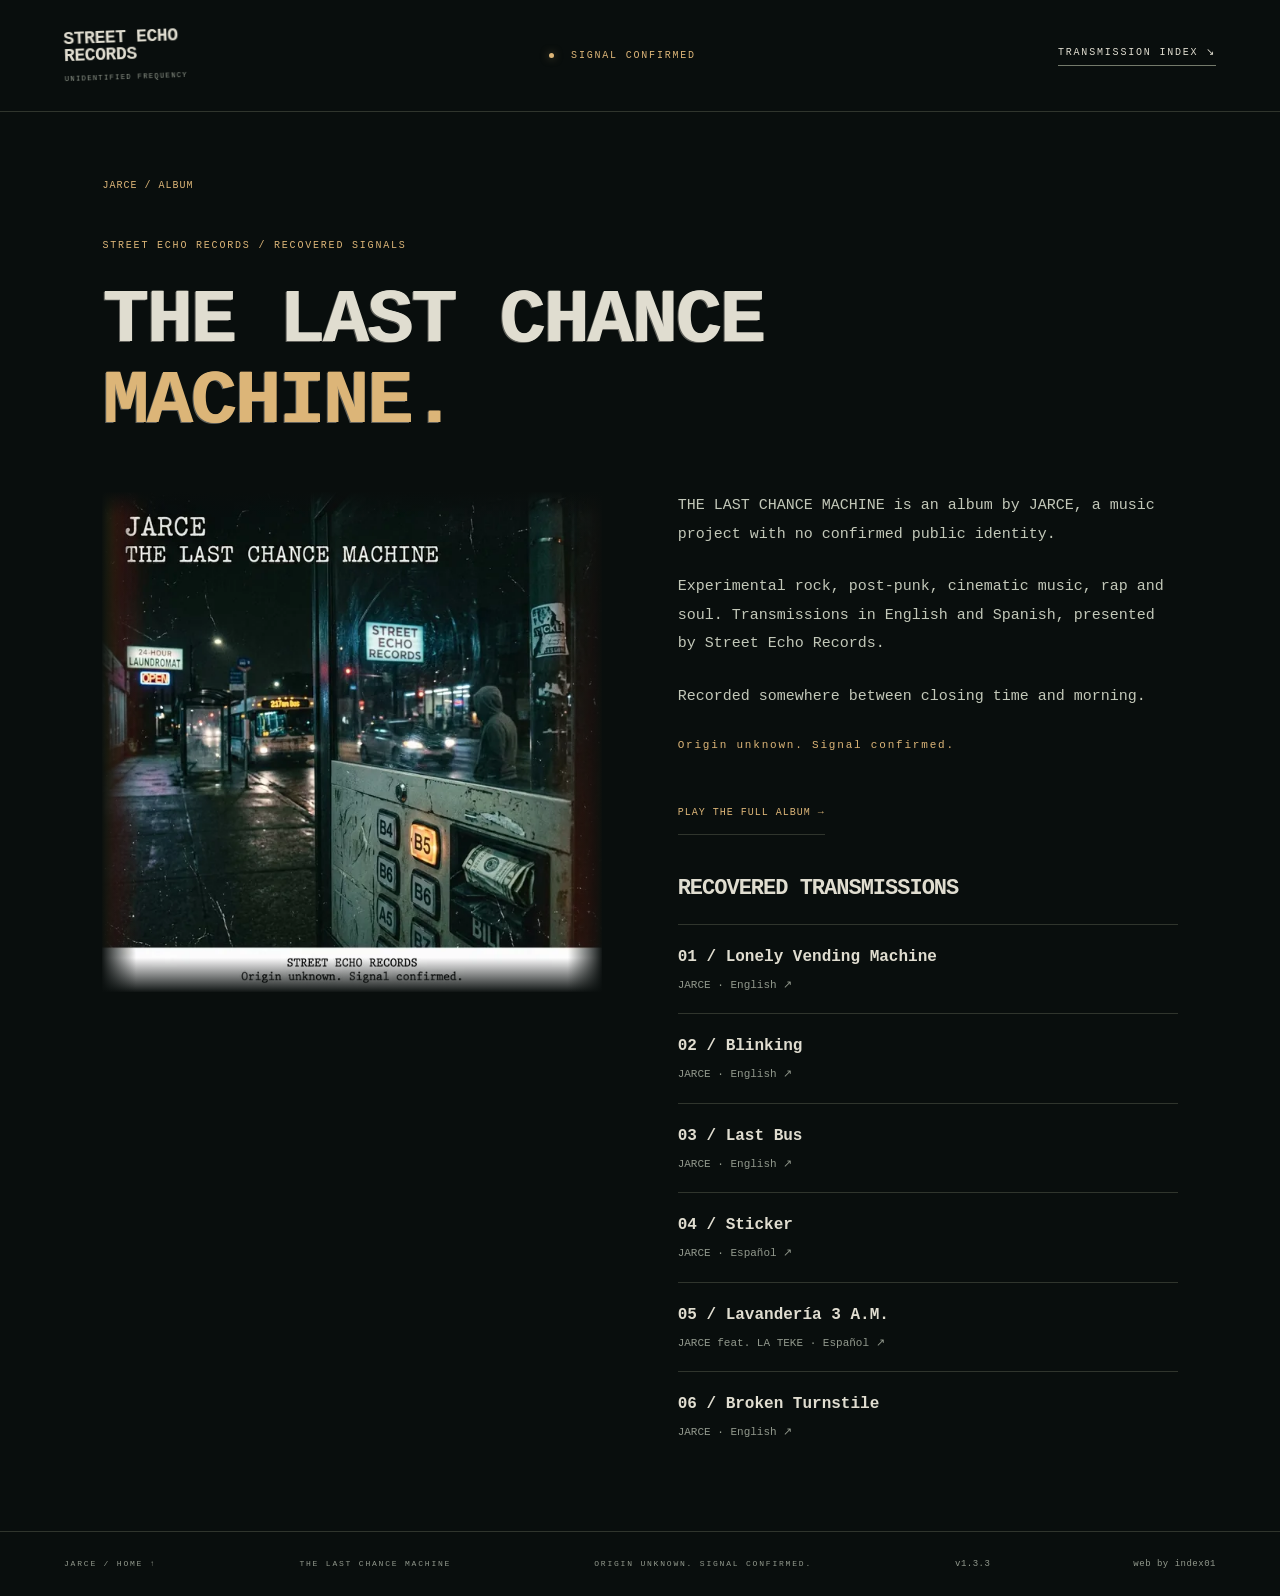
==== commit 8450bf0f: "Animate Lonely Vending Machine artwork during playback" ====
--- a/the-last-chance-machine/index.html
+++ b/the-last-chance-machine/index.html
@@ -29,4 +29,4 @@
 <meta name="twitter:description" content="THE LAST CHANCE MACHINE by JARCE. Listen to all six tracks in order, explore the artwork and read the official lyrics. Featuring LA TEKE on Lavandería 3 A.M.">
 <meta name="twitter:image" content="https://jarce.online/assets/og/the-last-chance-machine.jpg">
 <meta name="twitter:image:alt" content="THE LAST CHANCE MACHINE by JARCE: album cover with six recovered transmissions.">
-<script type="application/ld+json">{"@context":"https://schema.org","@graph":[{"@type":"MusicGroup","@id":"https://jarce.online/#jarce","name":"JARCE","url":"https://jarce.online/","description":"Music project with no confirmed public identity."},{"@type":"MusicAlbum","@id":"https://jarce.online/the-last-chance-machine/#album","name":"THE LAST CHANCE MACHINE","url":"https://jarce.online/the-last-chance-machine/","byArtist":{"@id":"https://jarce.online/#jarce"},"image":"https://jarce.online/assets/album-cover.jpg","numTracks":6,"albumProductionType":"https://schema.org/StudioAlbum","track":[{"@type":"MusicRecording","@id":"https://jarce.online/transmissions/01-lonely-vending-machine/#recording","name":"Lonely Vending Machine","url":"https://jarce.online/transmissions/01-lonely-vending-machine/","position":1,"duration":"PT4M24S","inLanguage":"en","genre":["Experimental rock","Post-punk","Cinematic"],"byArtist":{"@id":"https://jarce.online/#jarce"},"inAlbum":{"@id":"https://jarce.online/the-last-chance-machine/#album"},"image":"https://jarce.online/assets/01_lonely_vending_machine-v2.jpg","audio":{"@type":"AudioObject","contentUrl":"https://jarce.online/assets/music/01_lonely_vending_machine.mp3","encodingFormat":"audio/mpeg","duration":"PT4M24S","name":"Lonely Vending Machine"}},{"@type":"MusicRecording","@id":"https://jarce.online/transmissions/02-blinking/#recording","name":"Blinking","url":"https://jarce.online/transmissions/02-blinking/","position":2,"duration":"PT2M26S","inLanguage":"en","genre":["Post-punk","Experimental","Rap"],"byArtist":{"@id":"https://jarce.online/#jarce"},"inAlbum":{"@id":"https://jarce.online/the-last-chance-machine/#album"},"image":"https://jarce.online/assets/02_blinking.jpg","audio":{"@type":"AudioObject","contentUrl":"https://jarce.online/assets/music/02_blinking.mp3","encodingFormat":"audio/mpeg","duration":"PT2M26S","name":"Blinking"}},{"@type":"MusicRecording","@id":"https://jarce.online/transmissions/03-last-bus/#recording","name":"Last Bus","url":"https://jarce.online/transmissions/03-last-bus/","position":3,"duration":"PT3M22S","inLanguage":"en","genre":["Experimental","Cinematic"],"byArtist":{"@id":"https://jarce.online/#jarce"},"inAlbum":{"@id":"https://jarce.online/the-last-chance-machine/#album"},"image":"https://jarce.online/assets/03_last_bus.jpg","audio":{"@type":"AudioObject","contentUrl":"https://jarce.online/assets/music/03_last_bus.mp3","encodingFormat":"audio/mpeg","duration":"PT3M22S","name":"Last Bus"}},{"@type":"MusicRecording","@id":"https://jarce.online/transmissions/04-sticker/#recording","name":"Sticker","url":"https://jarce.online/transmissions/04-sticker/","position":4,"duration":"PT2M47S","inLanguage":"es","genre":["Urban","Experimental","Rap"],"byArtist":{"@id":"https://jarce.online/#jarce"},"inAlbum":{"@id":"https://jarce.online/the-last-chance-machine/#album"},"image":"https://jarce.online/assets/04_sticker.jpg","audio":{"@type":"AudioObject","contentUrl":"https://jarce.online/assets/music/04_sticker.mp3","encodingFormat":"audio/mpeg","duration":"PT2M47S","name":"Sticker"}},{"@type":"MusicRecording","@id":"https://jarce.online/transmissions/05-lavanderia-3am/#recording","name":"Lavandería 3 A.M.","url":"https://jarce.online/transmissions/05-lavanderia-3am/","position":5,"duration":"PT4M11S","inLanguage":"es","genre":["Rap","Soul","Experimental"],"byArtist":{"@id":"https://jarce.online/#jarce"},"inAlbum":{"@id":"https://jarce.online/the-last-chance-machine/#album"},"image":"https://jarce.online/assets/05_lavanderia_3am-v2.jpg","audio":{"@type":"AudioObject","contentUrl":"https://jarce.online/assets/music/05_lavanderia_3am.mp3","encodingFormat":"audio/mpeg","duration":"PT4M11S","name":"Lavandería 3 A.M."},"contributor":{"@type":"Person","name":"LA TEKE"}},{"@type":"MusicRecording","@id":"https://jarce.online/transmissions/06-broken-turnstile/#recording","name":"Broken Turnstile","url":"https://jarce.online/transmissions/06-broken-turnstile/","position":6,"duration":"PT3M24S","inLanguage":"en","genre":["Post-punk","Experimental","Rap"],"byArtist":{"@id":"https://jarce.online/#jarce"},"inAlbum":{"@id":"https://jarce.online/the-last-chance-machine/#album"},"image":"https://jarce.online/assets/06_broken_turnstile.jpg","audio":{"@type":"AudioObject","contentUrl":"https://jarce.online/assets/music/06_broken_turnstile.mp3","encodingFormat":"audio/mpeg","duration":"PT3M24S","name":"Broken Turnstile"}}]},{"@type":"BreadcrumbList","itemListElement":[{"@type":"ListItem","position":1,"name":"JARCE","item":"https://jarce.online/"},{"@type":"ListItem","position":2,"name":"THE LAST CHANCE MACHINE","item":"https://jarce.online/the-last-chance-machine/"}]}]}</script><link rel="stylesheet" href="/style.css?v=1.3.2"><script src="/signal.js?v=1.3.2" defer></script><link rel="manifest" href="/manifest.webmanifest"><link rel="apple-touch-icon" href="/assets/icons/icon-180.png"><meta name="apple-mobile-web-app-capable" content="yes"><meta name="mobile-web-app-capable" content="yes"><meta name="apple-mobile-web-app-title" content="JARCE"><meta name="apple-mobile-web-app-status-bar-style" content="black"><script src="/pwa.js?v=1.3.2" defer></script><link rel="icon" type="image/x-icon" href="/favicon.ico?v=b5"><link rel="icon" type="image/png" sizes="192x192" href="/assets/icons/icon-192.png"></head><body class="detail-page"><svg class="ink-filter" aria-hidden="true" xmlns="http://www.w3.org/2000/svg"><defs><filter id="worn-ink" x="-3%" y="-5%" width="106%" height="110%"><feTurbulence type="fractalNoise" baseFrequency=".55" numOctaves="3" seed="17" result="grain"/><feColorMatrix in="grain" type="luminanceToAlpha"/><feComponentTransfer result="holes"><feFuncA type="discrete" tableValues="0 0 0 0 0 0 0 0 0 1"/></feComponentTransfer><feComposite in="SourceGraphic" in2="holes" operator="out"/></filter></defs></svg><a class="skip" href="#content">Skip to content</a><header><a class="label" href="/">STREET ECHO<br>RECORDS<span class="frequency">UNIDENTIFIED FREQUENCY</span></a><span class="status"><i></i> SIGNAL CONFIRMED</span><a class="archive-link" href="/#transmissions">TRANSMISSION INDEX ↘</a></header><main id="content" class="archive"><nav class="page-path" aria-label="Breadcrumb"><a href="/">JARCE</a> / ALBUM</nav><p class="eyebrow">STREET ECHO RECORDS / RECOVERED SIGNALS</p><h1 class="album-title">THE LAST CHANCE<br><em>MACHINE.</em></h1><div class="album-overview"><a class="poster-link" href="/assets/album-cover.webp"><img src="/assets/album-cover.webp" srcset="/assets/album-cover-640.webp 640w, /assets/album-cover.webp 1024w" sizes="(max-width: 700px) 88vw, 44vw" width="1024" height="1024" fetchpriority="high" alt="THE LAST CHANCE MACHINE by JARCE — original album cover" decoding="async"></a><div class="album-copy"><p>THE LAST CHANCE MACHINE is an album by JARCE, a music project with no confirmed public identity.</p><p>Experimental rock, post-punk, cinematic music, rap and soul. Transmissions in English and Spanish, presented by Street Echo Records.</p><p>Recorded somewhere between closing time and morning.</p><p class="eyebrow">Origin unknown. Signal confirmed.</p><p><a class="record-link" href="/#transmissions">PLAY THE FULL ALBUM →</a></p><h2 class="record-index-title">Recovered transmissions</h2><ol class="release-index"><li value="1"><a href="/transmissions/01-lonely-vending-machine/"><span>01 / Lonely Vending Machine</span><small>JARCE · English ↗</small></a></li><li value="2"><a href="/transmissions/02-blinking/"><span>02 / Blinking</span><small>JARCE · English ↗</small></a></li><li value="3"><a href="/transmissions/03-last-bus/"><span>03 / Last Bus</span><small>JARCE · English ↗</small></a></li><li value="4"><a href="/transmissions/04-sticker/"><span>04 / Sticker</span><small>JARCE · Español ↗</small></a></li><li value="5"><a href="/transmissions/05-lavanderia-3am/"><span>05 / Lavandería 3 A.M.</span><small>JARCE feat. LA TEKE · Español ↗</small></a></li><li value="6"><a href="/transmissions/06-broken-turnstile/"><span>06 / Broken Turnstile</span><small>JARCE · English ↗</small></a></li></ol></div></div></main><footer><a href="/">JARCE / HOME ↑</a><a href="/the-last-chance-machine/">THE LAST CHANCE MACHINE</a><span>ORIGIN UNKNOWN. SIGNAL CONFIRMED.</span><span class="site-version" style="font-size:9px;letter-spacing:.5px;white-space:nowrap">v1.3.2</span><a class="web-credit" href="https://index01.net" style="font-size:9px;letter-spacing:.5px;white-space:nowrap">web by index01</a><button id="install-app" type="button" hidden style="font:inherit;color:var(--amber);background:transparent;border:1px solid var(--line);padding:8px;cursor:pointer">INSTALL JARCE ↓</button></footer></body></html>+<script type="application/ld+json">{"@context":"https://schema.org","@graph":[{"@type":"MusicGroup","@id":"https://jarce.online/#jarce","name":"JARCE","url":"https://jarce.online/","description":"Music project with no confirmed public identity."},{"@type":"MusicAlbum","@id":"https://jarce.online/the-last-chance-machine/#album","name":"THE LAST CHANCE MACHINE","url":"https://jarce.online/the-last-chance-machine/","byArtist":{"@id":"https://jarce.online/#jarce"},"image":"https://jarce.online/assets/album-cover.jpg","numTracks":6,"albumProductionType":"https://schema.org/StudioAlbum","track":[{"@type":"MusicRecording","@id":"https://jarce.online/transmissions/01-lonely-vending-machine/#recording","name":"Lonely Vending Machine","url":"https://jarce.online/transmissions/01-lonely-vending-machine/","position":1,"duration":"PT4M24S","inLanguage":"en","genre":["Experimental rock","Post-punk","Cinematic"],"byArtist":{"@id":"https://jarce.online/#jarce"},"inAlbum":{"@id":"https://jarce.online/the-last-chance-machine/#album"},"image":"https://jarce.online/assets/01_lonely_vending_machine-v2.jpg","audio":{"@type":"AudioObject","contentUrl":"https://jarce.online/assets/music/01_lonely_vending_machine.mp3","encodingFormat":"audio/mpeg","duration":"PT4M24S","name":"Lonely Vending Machine"}},{"@type":"MusicRecording","@id":"https://jarce.online/transmissions/02-blinking/#recording","name":"Blinking","url":"https://jarce.online/transmissions/02-blinking/","position":2,"duration":"PT2M26S","inLanguage":"en","genre":["Post-punk","Experimental","Rap"],"byArtist":{"@id":"https://jarce.online/#jarce"},"inAlbum":{"@id":"https://jarce.online/the-last-chance-machine/#album"},"image":"https://jarce.online/assets/02_blinking.jpg","audio":{"@type":"AudioObject","contentUrl":"https://jarce.online/assets/music/02_blinking.mp3","encodingFormat":"audio/mpeg","duration":"PT2M26S","name":"Blinking"}},{"@type":"MusicRecording","@id":"https://jarce.online/transmissions/03-last-bus/#recording","name":"Last Bus","url":"https://jarce.online/transmissions/03-last-bus/","position":3,"duration":"PT3M22S","inLanguage":"en","genre":["Experimental","Cinematic"],"byArtist":{"@id":"https://jarce.online/#jarce"},"inAlbum":{"@id":"https://jarce.online/the-last-chance-machine/#album"},"image":"https://jarce.online/assets/03_last_bus.jpg","audio":{"@type":"AudioObject","contentUrl":"https://jarce.online/assets/music/03_last_bus.mp3","encodingFormat":"audio/mpeg","duration":"PT3M22S","name":"Last Bus"}},{"@type":"MusicRecording","@id":"https://jarce.online/transmissions/04-sticker/#recording","name":"Sticker","url":"https://jarce.online/transmissions/04-sticker/","position":4,"duration":"PT2M47S","inLanguage":"es","genre":["Urban","Experimental","Rap"],"byArtist":{"@id":"https://jarce.online/#jarce"},"inAlbum":{"@id":"https://jarce.online/the-last-chance-machine/#album"},"image":"https://jarce.online/assets/04_sticker.jpg","audio":{"@type":"AudioObject","contentUrl":"https://jarce.online/assets/music/04_sticker.mp3","encodingFormat":"audio/mpeg","duration":"PT2M47S","name":"Sticker"}},{"@type":"MusicRecording","@id":"https://jarce.online/transmissions/05-lavanderia-3am/#recording","name":"Lavandería 3 A.M.","url":"https://jarce.online/transmissions/05-lavanderia-3am/","position":5,"duration":"PT4M11S","inLanguage":"es","genre":["Rap","Soul","Experimental"],"byArtist":{"@id":"https://jarce.online/#jarce"},"inAlbum":{"@id":"https://jarce.online/the-last-chance-machine/#album"},"image":"https://jarce.online/assets/05_lavanderia_3am-v2.jpg","audio":{"@type":"AudioObject","contentUrl":"https://jarce.online/assets/music/05_lavanderia_3am.mp3","encodingFormat":"audio/mpeg","duration":"PT4M11S","name":"Lavandería 3 A.M."},"contributor":{"@type":"Person","name":"LA TEKE"}},{"@type":"MusicRecording","@id":"https://jarce.online/transmissions/06-broken-turnstile/#recording","name":"Broken Turnstile","url":"https://jarce.online/transmissions/06-broken-turnstile/","position":6,"duration":"PT3M24S","inLanguage":"en","genre":["Post-punk","Experimental","Rap"],"byArtist":{"@id":"https://jarce.online/#jarce"},"inAlbum":{"@id":"https://jarce.online/the-last-chance-machine/#album"},"image":"https://jarce.online/assets/06_broken_turnstile.jpg","audio":{"@type":"AudioObject","contentUrl":"https://jarce.online/assets/music/06_broken_turnstile.mp3","encodingFormat":"audio/mpeg","duration":"PT3M24S","name":"Broken Turnstile"}}]},{"@type":"BreadcrumbList","itemListElement":[{"@type":"ListItem","position":1,"name":"JARCE","item":"https://jarce.online/"},{"@type":"ListItem","position":2,"name":"THE LAST CHANCE MACHINE","item":"https://jarce.online/the-last-chance-machine/"}]}]}</script><link rel="stylesheet" href="/style.css?v=1.3.3"><script src="/signal.js?v=1.3.3" defer></script><link rel="manifest" href="/manifest.webmanifest"><link rel="apple-touch-icon" href="/assets/icons/icon-180.png"><meta name="apple-mobile-web-app-capable" content="yes"><meta name="mobile-web-app-capable" content="yes"><meta name="apple-mobile-web-app-title" content="JARCE"><meta name="apple-mobile-web-app-status-bar-style" content="black"><script src="/pwa.js?v=1.3.3" defer></script><link rel="icon" type="image/x-icon" href="/favicon.ico?v=b5"><link rel="icon" type="image/png" sizes="192x192" href="/assets/icons/icon-192.png"></head><body class="detail-page"><svg class="ink-filter" aria-hidden="true" xmlns="http://www.w3.org/2000/svg"><defs><filter id="worn-ink" x="-3%" y="-5%" width="106%" height="110%"><feTurbulence type="fractalNoise" baseFrequency=".55" numOctaves="3" seed="17" result="grain"/><feColorMatrix in="grain" type="luminanceToAlpha"/><feComponentTransfer result="holes"><feFuncA type="discrete" tableValues="0 0 0 0 0 0 0 0 0 1"/></feComponentTransfer><feComposite in="SourceGraphic" in2="holes" operator="out"/></filter></defs></svg><a class="skip" href="#content">Skip to content</a><header><a class="label" href="/">STREET ECHO<br>RECORDS<span class="frequency">UNIDENTIFIED FREQUENCY</span></a><span class="status"><i></i> SIGNAL CONFIRMED</span><a class="archive-link" href="/#transmissions">TRANSMISSION INDEX ↘</a></header><main id="content" class="archive"><nav class="page-path" aria-label="Breadcrumb"><a href="/">JARCE</a> / ALBUM</nav><p class="eyebrow">STREET ECHO RECORDS / RECOVERED SIGNALS</p><h1 class="album-title">THE LAST CHANCE<br><em>MACHINE.</em></h1><div class="album-overview"><a class="poster-link" href="/assets/album-cover.webp"><img src="/assets/album-cover.webp" srcset="/assets/album-cover-640.webp 640w, /assets/album-cover.webp 1024w" sizes="(max-width: 700px) 88vw, 44vw" width="1024" height="1024" fetchpriority="high" alt="THE LAST CHANCE MACHINE by JARCE — original album cover" decoding="async"></a><div class="album-copy"><p>THE LAST CHANCE MACHINE is an album by JARCE, a music project with no confirmed public identity.</p><p>Experimental rock, post-punk, cinematic music, rap and soul. Transmissions in English and Spanish, presented by Street Echo Records.</p><p>Recorded somewhere between closing time and morning.</p><p class="eyebrow">Origin unknown. Signal confirmed.</p><p><a class="record-link" href="/#transmissions">PLAY THE FULL ALBUM →</a></p><h2 class="record-index-title">Recovered transmissions</h2><ol class="release-index"><li value="1"><a href="/transmissions/01-lonely-vending-machine/"><span>01 / Lonely Vending Machine</span><small>JARCE · English ↗</small></a></li><li value="2"><a href="/transmissions/02-blinking/"><span>02 / Blinking</span><small>JARCE · English ↗</small></a></li><li value="3"><a href="/transmissions/03-last-bus/"><span>03 / Last Bus</span><small>JARCE · English ↗</small></a></li><li value="4"><a href="/transmissions/04-sticker/"><span>04 / Sticker</span><small>JARCE · Español ↗</small></a></li><li value="5"><a href="/transmissions/05-lavanderia-3am/"><span>05 / Lavandería 3 A.M.</span><small>JARCE feat. LA TEKE · Español ↗</small></a></li><li value="6"><a href="/transmissions/06-broken-turnstile/"><span>06 / Broken Turnstile</span><small>JARCE · English ↗</small></a></li></ol></div></div></main><footer><a href="/">JARCE / HOME ↑</a><a href="/the-last-chance-machine/">THE LAST CHANCE MACHINE</a><span>ORIGIN UNKNOWN. SIGNAL CONFIRMED.</span><span class="site-version" style="font-size:9px;letter-spacing:.5px;white-space:nowrap">v1.3.3</span><a class="web-credit" href="https://index01.net" style="font-size:9px;letter-spacing:.5px;white-space:nowrap">web by index01</a><button id="install-app" type="button" hidden style="font:inherit;color:var(--amber);background:transparent;border:1px solid var(--line);padding:8px;cursor:pointer">INSTALL JARCE ↓</button></footer></body></html>
--- a/style.css
+++ b/style.css
@@ -123,3 +123,5 @@
 .track-controls{display:flex;justify-content:space-between;gap:16px;flex-wrap:wrap;margin-top:18px}.track-controls a,.track-controls button{font:12px/1.5 monospace;color:var(--amber);background:transparent;border:1px solid var(--line);padding:12px;cursor:pointer}.track-controls button:disabled{opacity:.35;cursor:default}
 
 .inline-lyrics{max-width:760px;margin:20px auto;padding:18px;border:1px solid var(--line)}.inline-lyrics summary{cursor:pointer;color:var(--amber);font:14px/1.6 monospace;padding:8px}.inline-lyrics .lyrics{margin-top:24px}.inline-lyrics summary:focus-visible{outline:2px solid var(--amber);outline-offset:4px}.stanza h4{font:10px monospace;letter-spacing:1.5px;color:var(--amber);margin:0 0 13px}
+
+.motion-poster{position:absolute;inset:0;width:100%;height:100%;object-fit:contain;opacity:0;pointer-events:none}.motion-visible .motion-poster{opacity:1}
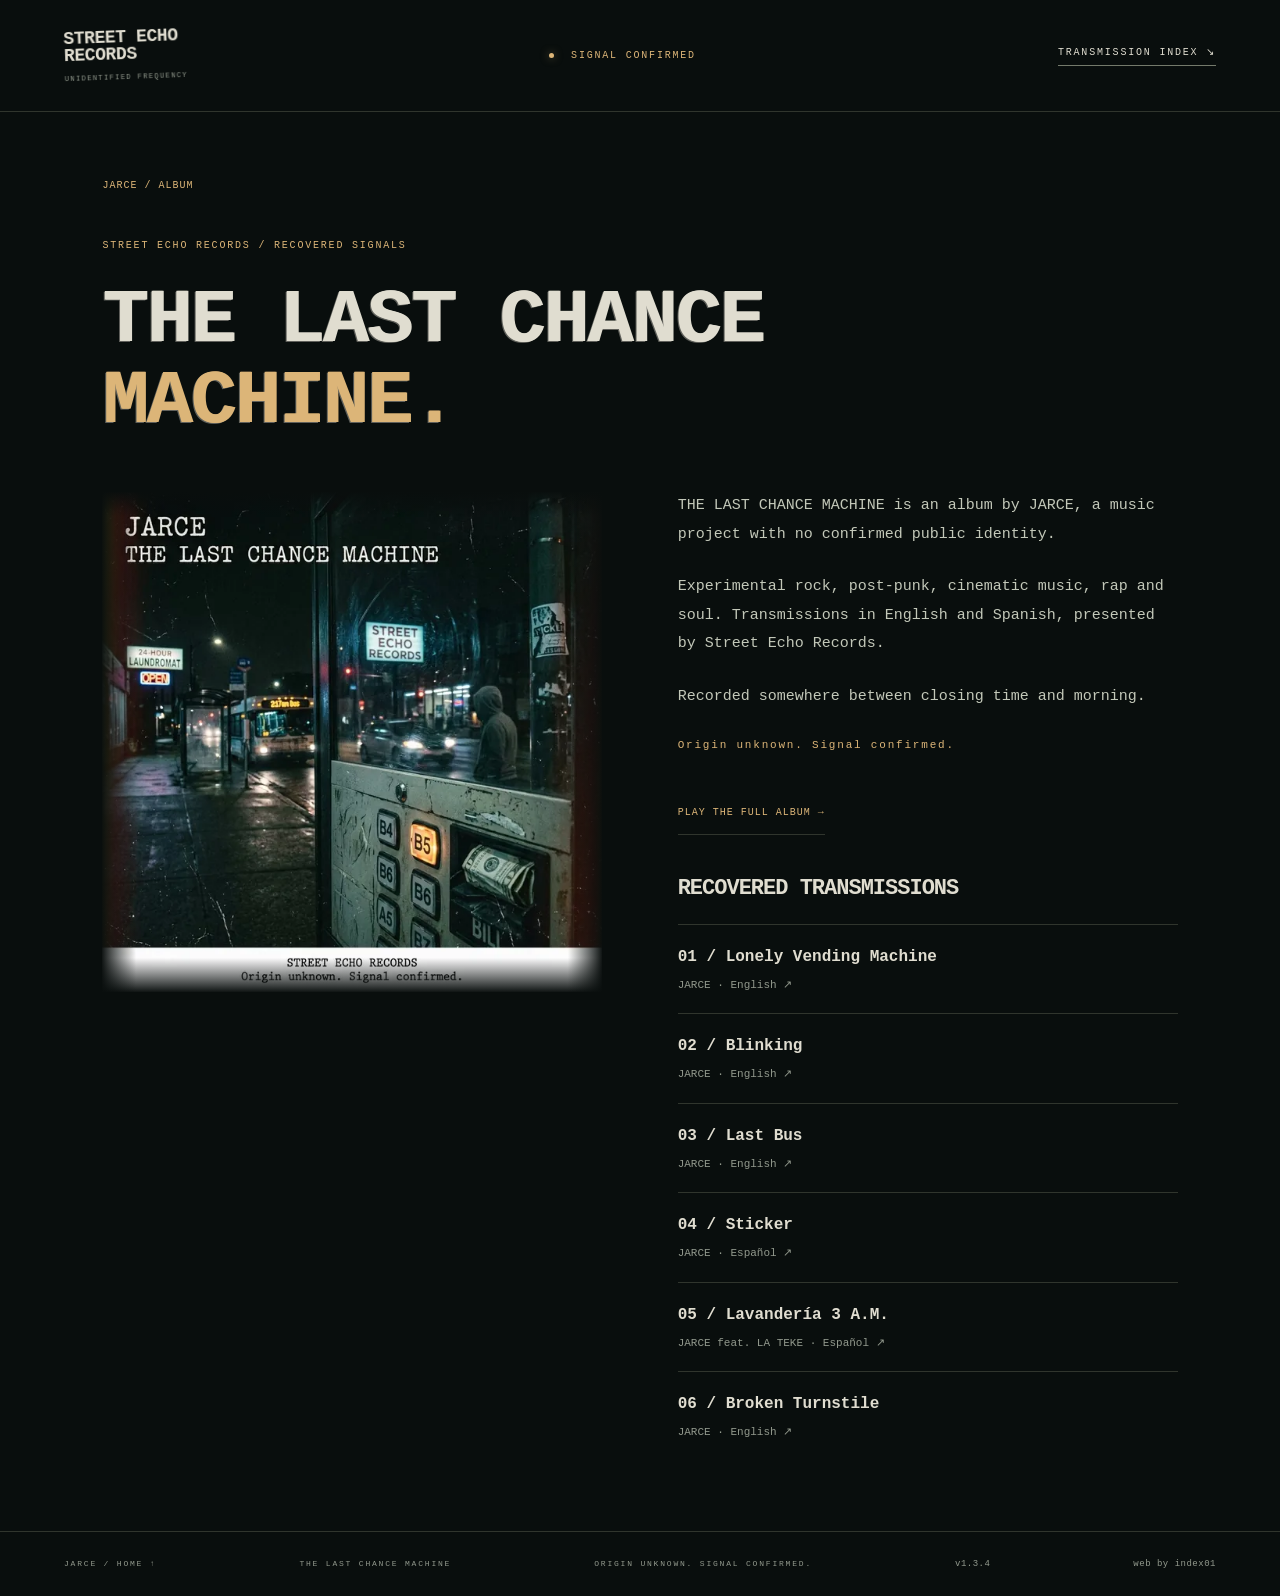
==== commit 08758aee: "Restore original poster immediately when playback pauses" ====
--- a/the-last-chance-machine/index.html
+++ b/the-last-chance-machine/index.html
@@ -29,4 +29,4 @@
 <meta name="twitter:description" content="THE LAST CHANCE MACHINE by JARCE. Listen to all six tracks in order, explore the artwork and read the official lyrics. Featuring LA TEKE on Lavandería 3 A.M.">
 <meta name="twitter:image" content="https://jarce.online/assets/og/the-last-chance-machine.jpg">
 <meta name="twitter:image:alt" content="THE LAST CHANCE MACHINE by JARCE: album cover with six recovered transmissions.">
-<script type="application/ld+json">{"@context":"https://schema.org","@graph":[{"@type":"MusicGroup","@id":"https://jarce.online/#jarce","name":"JARCE","url":"https://jarce.online/","description":"Music project with no confirmed public identity."},{"@type":"MusicAlbum","@id":"https://jarce.online/the-last-chance-machine/#album","name":"THE LAST CHANCE MACHINE","url":"https://jarce.online/the-last-chance-machine/","byArtist":{"@id":"https://jarce.online/#jarce"},"image":"https://jarce.online/assets/album-cover.jpg","numTracks":6,"albumProductionType":"https://schema.org/StudioAlbum","track":[{"@type":"MusicRecording","@id":"https://jarce.online/transmissions/01-lonely-vending-machine/#recording","name":"Lonely Vending Machine","url":"https://jarce.online/transmissions/01-lonely-vending-machine/","position":1,"duration":"PT4M24S","inLanguage":"en","genre":["Experimental rock","Post-punk","Cinematic"],"byArtist":{"@id":"https://jarce.online/#jarce"},"inAlbum":{"@id":"https://jarce.online/the-last-chance-machine/#album"},"image":"https://jarce.online/assets/01_lonely_vending_machine-v2.jpg","audio":{"@type":"AudioObject","contentUrl":"https://jarce.online/assets/music/01_lonely_vending_machine.mp3","encodingFormat":"audio/mpeg","duration":"PT4M24S","name":"Lonely Vending Machine"}},{"@type":"MusicRecording","@id":"https://jarce.online/transmissions/02-blinking/#recording","name":"Blinking","url":"https://jarce.online/transmissions/02-blinking/","position":2,"duration":"PT2M26S","inLanguage":"en","genre":["Post-punk","Experimental","Rap"],"byArtist":{"@id":"https://jarce.online/#jarce"},"inAlbum":{"@id":"https://jarce.online/the-last-chance-machine/#album"},"image":"https://jarce.online/assets/02_blinking.jpg","audio":{"@type":"AudioObject","contentUrl":"https://jarce.online/assets/music/02_blinking.mp3","encodingFormat":"audio/mpeg","duration":"PT2M26S","name":"Blinking"}},{"@type":"MusicRecording","@id":"https://jarce.online/transmissions/03-last-bus/#recording","name":"Last Bus","url":"https://jarce.online/transmissions/03-last-bus/","position":3,"duration":"PT3M22S","inLanguage":"en","genre":["Experimental","Cinematic"],"byArtist":{"@id":"https://jarce.online/#jarce"},"inAlbum":{"@id":"https://jarce.online/the-last-chance-machine/#album"},"image":"https://jarce.online/assets/03_last_bus.jpg","audio":{"@type":"AudioObject","contentUrl":"https://jarce.online/assets/music/03_last_bus.mp3","encodingFormat":"audio/mpeg","duration":"PT3M22S","name":"Last Bus"}},{"@type":"MusicRecording","@id":"https://jarce.online/transmissions/04-sticker/#recording","name":"Sticker","url":"https://jarce.online/transmissions/04-sticker/","position":4,"duration":"PT2M47S","inLanguage":"es","genre":["Urban","Experimental","Rap"],"byArtist":{"@id":"https://jarce.online/#jarce"},"inAlbum":{"@id":"https://jarce.online/the-last-chance-machine/#album"},"image":"https://jarce.online/assets/04_sticker.jpg","audio":{"@type":"AudioObject","contentUrl":"https://jarce.online/assets/music/04_sticker.mp3","encodingFormat":"audio/mpeg","duration":"PT2M47S","name":"Sticker"}},{"@type":"MusicRecording","@id":"https://jarce.online/transmissions/05-lavanderia-3am/#recording","name":"Lavandería 3 A.M.","url":"https://jarce.online/transmissions/05-lavanderia-3am/","position":5,"duration":"PT4M11S","inLanguage":"es","genre":["Rap","Soul","Experimental"],"byArtist":{"@id":"https://jarce.online/#jarce"},"inAlbum":{"@id":"https://jarce.online/the-last-chance-machine/#album"},"image":"https://jarce.online/assets/05_lavanderia_3am-v2.jpg","audio":{"@type":"AudioObject","contentUrl":"https://jarce.online/assets/music/05_lavanderia_3am.mp3","encodingFormat":"audio/mpeg","duration":"PT4M11S","name":"Lavandería 3 A.M."},"contributor":{"@type":"Person","name":"LA TEKE"}},{"@type":"MusicRecording","@id":"https://jarce.online/transmissions/06-broken-turnstile/#recording","name":"Broken Turnstile","url":"https://jarce.online/transmissions/06-broken-turnstile/","position":6,"duration":"PT3M24S","inLanguage":"en","genre":["Post-punk","Experimental","Rap"],"byArtist":{"@id":"https://jarce.online/#jarce"},"inAlbum":{"@id":"https://jarce.online/the-last-chance-machine/#album"},"image":"https://jarce.online/assets/06_broken_turnstile.jpg","audio":{"@type":"AudioObject","contentUrl":"https://jarce.online/assets/music/06_broken_turnstile.mp3","encodingFormat":"audio/mpeg","duration":"PT3M24S","name":"Broken Turnstile"}}]},{"@type":"BreadcrumbList","itemListElement":[{"@type":"ListItem","position":1,"name":"JARCE","item":"https://jarce.online/"},{"@type":"ListItem","position":2,"name":"THE LAST CHANCE MACHINE","item":"https://jarce.online/the-last-chance-machine/"}]}]}</script><link rel="stylesheet" href="/style.css?v=1.3.3"><script src="/signal.js?v=1.3.3" defer></script><link rel="manifest" href="/manifest.webmanifest"><link rel="apple-touch-icon" href="/assets/icons/icon-180.png"><meta name="apple-mobile-web-app-capable" content="yes"><meta name="mobile-web-app-capable" content="yes"><meta name="apple-mobile-web-app-title" content="JARCE"><meta name="apple-mobile-web-app-status-bar-style" content="black"><script src="/pwa.js?v=1.3.3" defer></script><link rel="icon" type="image/x-icon" href="/favicon.ico?v=b5"><link rel="icon" type="image/png" sizes="192x192" href="/assets/icons/icon-192.png"></head><body class="detail-page"><svg class="ink-filter" aria-hidden="true" xmlns="http://www.w3.org/2000/svg"><defs><filter id="worn-ink" x="-3%" y="-5%" width="106%" height="110%"><feTurbulence type="fractalNoise" baseFrequency=".55" numOctaves="3" seed="17" result="grain"/><feColorMatrix in="grain" type="luminanceToAlpha"/><feComponentTransfer result="holes"><feFuncA type="discrete" tableValues="0 0 0 0 0 0 0 0 0 1"/></feComponentTransfer><feComposite in="SourceGraphic" in2="holes" operator="out"/></filter></defs></svg><a class="skip" href="#content">Skip to content</a><header><a class="label" href="/">STREET ECHO<br>RECORDS<span class="frequency">UNIDENTIFIED FREQUENCY</span></a><span class="status"><i></i> SIGNAL CONFIRMED</span><a class="archive-link" href="/#transmissions">TRANSMISSION INDEX ↘</a></header><main id="content" class="archive"><nav class="page-path" aria-label="Breadcrumb"><a href="/">JARCE</a> / ALBUM</nav><p class="eyebrow">STREET ECHO RECORDS / RECOVERED SIGNALS</p><h1 class="album-title">THE LAST CHANCE<br><em>MACHINE.</em></h1><div class="album-overview"><a class="poster-link" href="/assets/album-cover.webp"><img src="/assets/album-cover.webp" srcset="/assets/album-cover-640.webp 640w, /assets/album-cover.webp 1024w" sizes="(max-width: 700px) 88vw, 44vw" width="1024" height="1024" fetchpriority="high" alt="THE LAST CHANCE MACHINE by JARCE — original album cover" decoding="async"></a><div class="album-copy"><p>THE LAST CHANCE MACHINE is an album by JARCE, a music project with no confirmed public identity.</p><p>Experimental rock, post-punk, cinematic music, rap and soul. Transmissions in English and Spanish, presented by Street Echo Records.</p><p>Recorded somewhere between closing time and morning.</p><p class="eyebrow">Origin unknown. Signal confirmed.</p><p><a class="record-link" href="/#transmissions">PLAY THE FULL ALBUM →</a></p><h2 class="record-index-title">Recovered transmissions</h2><ol class="release-index"><li value="1"><a href="/transmissions/01-lonely-vending-machine/"><span>01 / Lonely Vending Machine</span><small>JARCE · English ↗</small></a></li><li value="2"><a href="/transmissions/02-blinking/"><span>02 / Blinking</span><small>JARCE · English ↗</small></a></li><li value="3"><a href="/transmissions/03-last-bus/"><span>03 / Last Bus</span><small>JARCE · English ↗</small></a></li><li value="4"><a href="/transmissions/04-sticker/"><span>04 / Sticker</span><small>JARCE · Español ↗</small></a></li><li value="5"><a href="/transmissions/05-lavanderia-3am/"><span>05 / Lavandería 3 A.M.</span><small>JARCE feat. LA TEKE · Español ↗</small></a></li><li value="6"><a href="/transmissions/06-broken-turnstile/"><span>06 / Broken Turnstile</span><small>JARCE · English ↗</small></a></li></ol></div></div></main><footer><a href="/">JARCE / HOME ↑</a><a href="/the-last-chance-machine/">THE LAST CHANCE MACHINE</a><span>ORIGIN UNKNOWN. SIGNAL CONFIRMED.</span><span class="site-version" style="font-size:9px;letter-spacing:.5px;white-space:nowrap">v1.3.3</span><a class="web-credit" href="https://index01.net" style="font-size:9px;letter-spacing:.5px;white-space:nowrap">web by index01</a><button id="install-app" type="button" hidden style="font:inherit;color:var(--amber);background:transparent;border:1px solid var(--line);padding:8px;cursor:pointer">INSTALL JARCE ↓</button></footer></body></html>+<script type="application/ld+json">{"@context":"https://schema.org","@graph":[{"@type":"MusicGroup","@id":"https://jarce.online/#jarce","name":"JARCE","url":"https://jarce.online/","description":"Music project with no confirmed public identity."},{"@type":"MusicAlbum","@id":"https://jarce.online/the-last-chance-machine/#album","name":"THE LAST CHANCE MACHINE","url":"https://jarce.online/the-last-chance-machine/","byArtist":{"@id":"https://jarce.online/#jarce"},"image":"https://jarce.online/assets/album-cover.jpg","numTracks":6,"albumProductionType":"https://schema.org/StudioAlbum","track":[{"@type":"MusicRecording","@id":"https://jarce.online/transmissions/01-lonely-vending-machine/#recording","name":"Lonely Vending Machine","url":"https://jarce.online/transmissions/01-lonely-vending-machine/","position":1,"duration":"PT4M24S","inLanguage":"en","genre":["Experimental rock","Post-punk","Cinematic"],"byArtist":{"@id":"https://jarce.online/#jarce"},"inAlbum":{"@id":"https://jarce.online/the-last-chance-machine/#album"},"image":"https://jarce.online/assets/01_lonely_vending_machine-v2.jpg","audio":{"@type":"AudioObject","contentUrl":"https://jarce.online/assets/music/01_lonely_vending_machine.mp3","encodingFormat":"audio/mpeg","duration":"PT4M24S","name":"Lonely Vending Machine"}},{"@type":"MusicRecording","@id":"https://jarce.online/transmissions/02-blinking/#recording","name":"Blinking","url":"https://jarce.online/transmissions/02-blinking/","position":2,"duration":"PT2M26S","inLanguage":"en","genre":["Post-punk","Experimental","Rap"],"byArtist":{"@id":"https://jarce.online/#jarce"},"inAlbum":{"@id":"https://jarce.online/the-last-chance-machine/#album"},"image":"https://jarce.online/assets/02_blinking.jpg","audio":{"@type":"AudioObject","contentUrl":"https://jarce.online/assets/music/02_blinking.mp3","encodingFormat":"audio/mpeg","duration":"PT2M26S","name":"Blinking"}},{"@type":"MusicRecording","@id":"https://jarce.online/transmissions/03-last-bus/#recording","name":"Last Bus","url":"https://jarce.online/transmissions/03-last-bus/","position":3,"duration":"PT3M22S","inLanguage":"en","genre":["Experimental","Cinematic"],"byArtist":{"@id":"https://jarce.online/#jarce"},"inAlbum":{"@id":"https://jarce.online/the-last-chance-machine/#album"},"image":"https://jarce.online/assets/03_last_bus.jpg","audio":{"@type":"AudioObject","contentUrl":"https://jarce.online/assets/music/03_last_bus.mp3","encodingFormat":"audio/mpeg","duration":"PT3M22S","name":"Last Bus"}},{"@type":"MusicRecording","@id":"https://jarce.online/transmissions/04-sticker/#recording","name":"Sticker","url":"https://jarce.online/transmissions/04-sticker/","position":4,"duration":"PT2M47S","inLanguage":"es","genre":["Urban","Experimental","Rap"],"byArtist":{"@id":"https://jarce.online/#jarce"},"inAlbum":{"@id":"https://jarce.online/the-last-chance-machine/#album"},"image":"https://jarce.online/assets/04_sticker.jpg","audio":{"@type":"AudioObject","contentUrl":"https://jarce.online/assets/music/04_sticker.mp3","encodingFormat":"audio/mpeg","duration":"PT2M47S","name":"Sticker"}},{"@type":"MusicRecording","@id":"https://jarce.online/transmissions/05-lavanderia-3am/#recording","name":"Lavandería 3 A.M.","url":"https://jarce.online/transmissions/05-lavanderia-3am/","position":5,"duration":"PT4M11S","inLanguage":"es","genre":["Rap","Soul","Experimental"],"byArtist":{"@id":"https://jarce.online/#jarce"},"inAlbum":{"@id":"https://jarce.online/the-last-chance-machine/#album"},"image":"https://jarce.online/assets/05_lavanderia_3am-v2.jpg","audio":{"@type":"AudioObject","contentUrl":"https://jarce.online/assets/music/05_lavanderia_3am.mp3","encodingFormat":"audio/mpeg","duration":"PT4M11S","name":"Lavandería 3 A.M."},"contributor":{"@type":"Person","name":"LA TEKE"}},{"@type":"MusicRecording","@id":"https://jarce.online/transmissions/06-broken-turnstile/#recording","name":"Broken Turnstile","url":"https://jarce.online/transmissions/06-broken-turnstile/","position":6,"duration":"PT3M24S","inLanguage":"en","genre":["Post-punk","Experimental","Rap"],"byArtist":{"@id":"https://jarce.online/#jarce"},"inAlbum":{"@id":"https://jarce.online/the-last-chance-machine/#album"},"image":"https://jarce.online/assets/06_broken_turnstile.jpg","audio":{"@type":"AudioObject","contentUrl":"https://jarce.online/assets/music/06_broken_turnstile.mp3","encodingFormat":"audio/mpeg","duration":"PT3M24S","name":"Broken Turnstile"}}]},{"@type":"BreadcrumbList","itemListElement":[{"@type":"ListItem","position":1,"name":"JARCE","item":"https://jarce.online/"},{"@type":"ListItem","position":2,"name":"THE LAST CHANCE MACHINE","item":"https://jarce.online/the-last-chance-machine/"}]}]}</script><link rel="stylesheet" href="/style.css?v=1.3.4"><script src="/signal.js?v=1.3.4" defer></script><link rel="manifest" href="/manifest.webmanifest"><link rel="apple-touch-icon" href="/assets/icons/icon-180.png"><meta name="apple-mobile-web-app-capable" content="yes"><meta name="mobile-web-app-capable" content="yes"><meta name="apple-mobile-web-app-title" content="JARCE"><meta name="apple-mobile-web-app-status-bar-style" content="black"><script src="/pwa.js?v=1.3.4" defer></script><link rel="icon" type="image/x-icon" href="/favicon.ico?v=b5"><link rel="icon" type="image/png" sizes="192x192" href="/assets/icons/icon-192.png"></head><body class="detail-page"><svg class="ink-filter" aria-hidden="true" xmlns="http://www.w3.org/2000/svg"><defs><filter id="worn-ink" x="-3%" y="-5%" width="106%" height="110%"><feTurbulence type="fractalNoise" baseFrequency=".55" numOctaves="3" seed="17" result="grain"/><feColorMatrix in="grain" type="luminanceToAlpha"/><feComponentTransfer result="holes"><feFuncA type="discrete" tableValues="0 0 0 0 0 0 0 0 0 1"/></feComponentTransfer><feComposite in="SourceGraphic" in2="holes" operator="out"/></filter></defs></svg><a class="skip" href="#content">Skip to content</a><header><a class="label" href="/">STREET ECHO<br>RECORDS<span class="frequency">UNIDENTIFIED FREQUENCY</span></a><span class="status"><i></i> SIGNAL CONFIRMED</span><a class="archive-link" href="/#transmissions">TRANSMISSION INDEX ↘</a></header><main id="content" class="archive"><nav class="page-path" aria-label="Breadcrumb"><a href="/">JARCE</a> / ALBUM</nav><p class="eyebrow">STREET ECHO RECORDS / RECOVERED SIGNALS</p><h1 class="album-title">THE LAST CHANCE<br><em>MACHINE.</em></h1><div class="album-overview"><a class="poster-link" href="/assets/album-cover.webp"><img src="/assets/album-cover.webp" srcset="/assets/album-cover-640.webp 640w, /assets/album-cover.webp 1024w" sizes="(max-width: 700px) 88vw, 44vw" width="1024" height="1024" fetchpriority="high" alt="THE LAST CHANCE MACHINE by JARCE — original album cover" decoding="async"></a><div class="album-copy"><p>THE LAST CHANCE MACHINE is an album by JARCE, a music project with no confirmed public identity.</p><p>Experimental rock, post-punk, cinematic music, rap and soul. Transmissions in English and Spanish, presented by Street Echo Records.</p><p>Recorded somewhere between closing time and morning.</p><p class="eyebrow">Origin unknown. Signal confirmed.</p><p><a class="record-link" href="/#transmissions">PLAY THE FULL ALBUM →</a></p><h2 class="record-index-title">Recovered transmissions</h2><ol class="release-index"><li value="1"><a href="/transmissions/01-lonely-vending-machine/"><span>01 / Lonely Vending Machine</span><small>JARCE · English ↗</small></a></li><li value="2"><a href="/transmissions/02-blinking/"><span>02 / Blinking</span><small>JARCE · English ↗</small></a></li><li value="3"><a href="/transmissions/03-last-bus/"><span>03 / Last Bus</span><small>JARCE · English ↗</small></a></li><li value="4"><a href="/transmissions/04-sticker/"><span>04 / Sticker</span><small>JARCE · Español ↗</small></a></li><li value="5"><a href="/transmissions/05-lavanderia-3am/"><span>05 / Lavandería 3 A.M.</span><small>JARCE feat. LA TEKE · Español ↗</small></a></li><li value="6"><a href="/transmissions/06-broken-turnstile/"><span>06 / Broken Turnstile</span><small>JARCE · English ↗</small></a></li></ol></div></div></main><footer><a href="/">JARCE / HOME ↑</a><a href="/the-last-chance-machine/">THE LAST CHANCE MACHINE</a><span>ORIGIN UNKNOWN. SIGNAL CONFIRMED.</span><span class="site-version" style="font-size:9px;letter-spacing:.5px;white-space:nowrap">v1.3.4</span><a class="web-credit" href="https://index01.net" style="font-size:9px;letter-spacing:.5px;white-space:nowrap">web by index01</a><button id="install-app" type="button" hidden style="font:inherit;color:var(--amber);background:transparent;border:1px solid var(--line);padding:8px;cursor:pointer">INSTALL JARCE ↓</button></footer></body></html>
